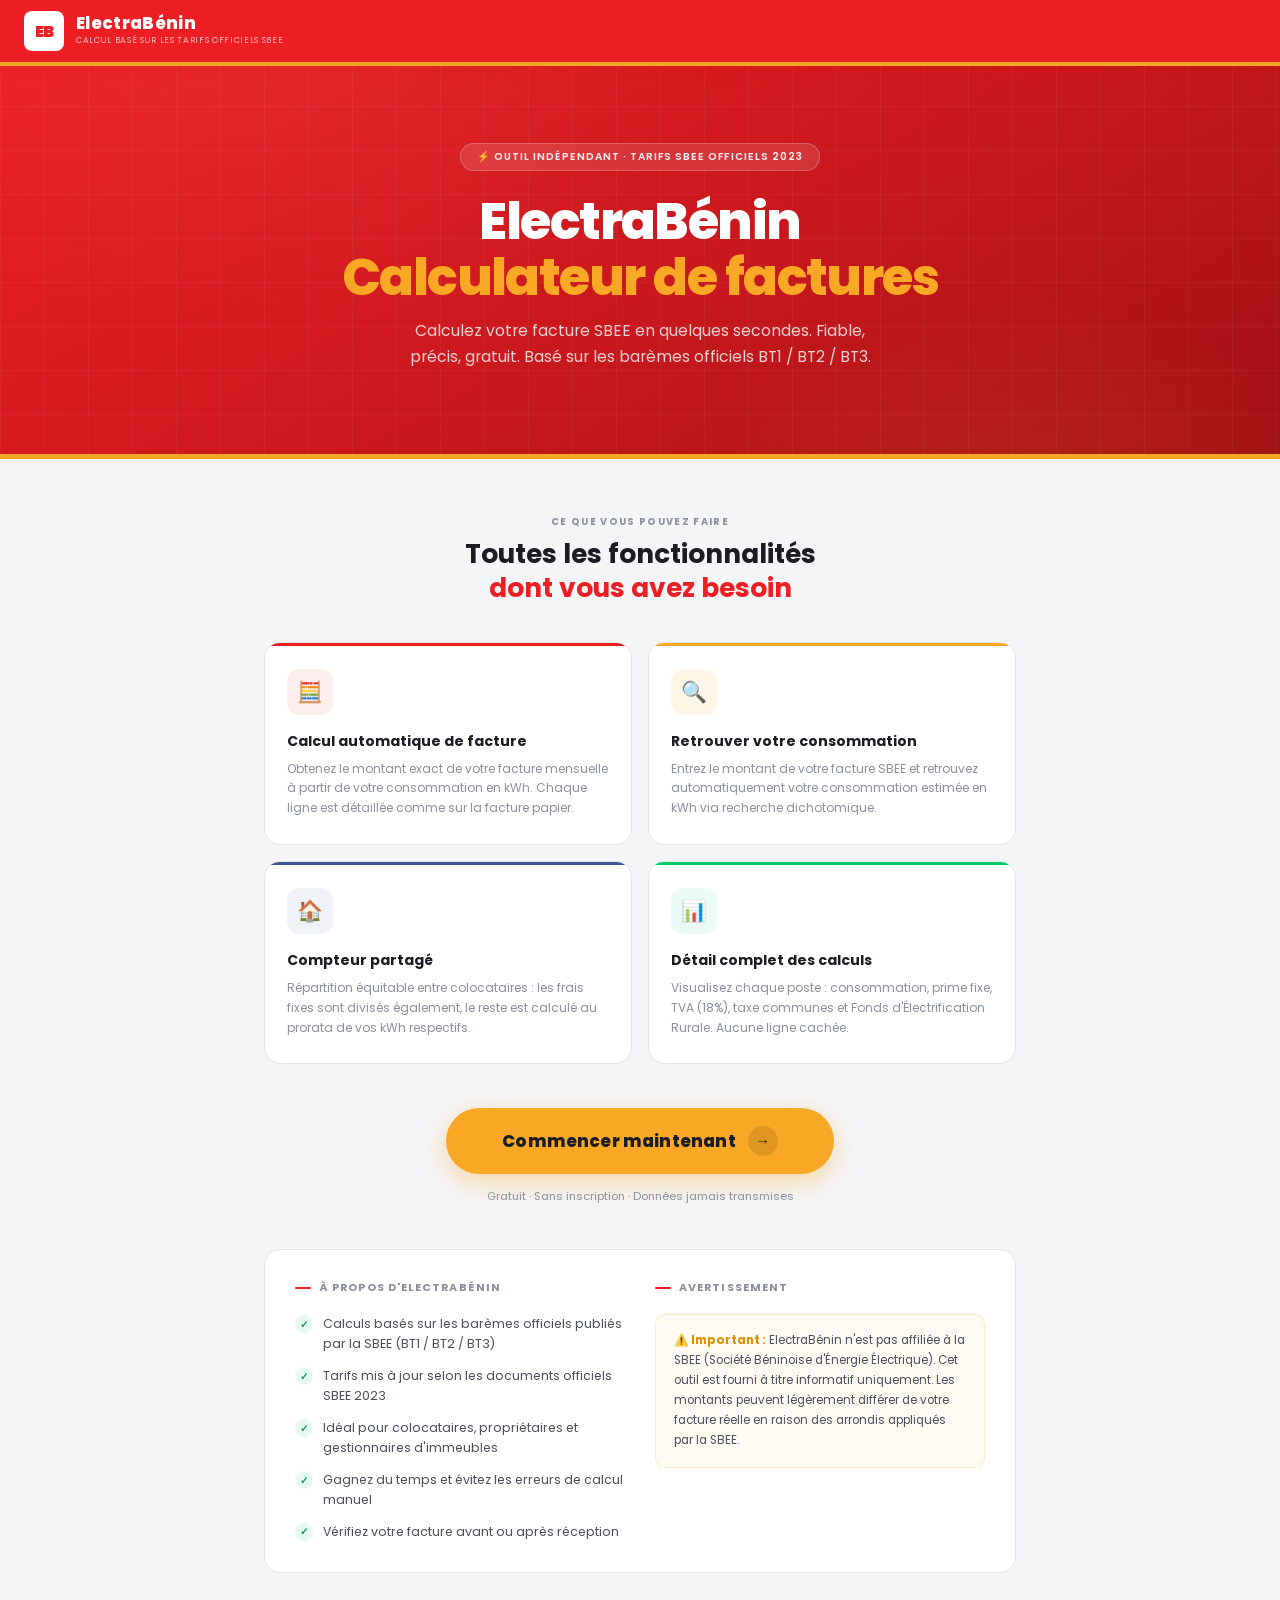
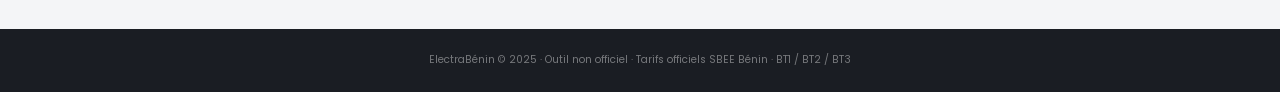
==== index.html @ 447e5029 "first add" ====
<!DOCTYPE html>
<html lang="fr">
<head>
<meta charset="UTF-8"/>
<meta name="viewport" content="width=device-width, initial-scale=1.0"/>
<title>ElectraBénin – Calculateur de factures d'électricité</title>
<meta name="description" content="Calculateur de factures SBEE fiable et indépendant. Calcul BT1, BT2, BT3, compteur partagé."/>
<link rel="preconnect" href="https://fonts.googleapis.com"/>
<link rel="preconnect" href="https://fonts.gstatic.com" crossorigin="anonymous"/>
<link href="https://fonts.googleapis.com/css2?family=Poppins:wght@300;400;500;600;700;800;900&family=Fira+Code:wght@400;500;600&display=swap" rel="stylesheet"/>
<link rel="stylesheet" href="style.css"/>
</head>
<body>

<!-- ══════════════════════════════════════════════════════════
     PAGE ACCUEIL
══════════════════════════════════════════════════════════════ -->
<div id="page-accueil">

  <!-- Topbar -->
  <nav class="topbar">
    <div class="topbar-brand">
      <div class="topbar-logo">EB</div>
      <div>
        <div class="topbar-name">ElectraBénin</div>
        <div class="topbar-tagline">Calcul basé sur les tarifs officiels SBEE</div>
      </div>
    </div>
  </nav>

  <!-- Hero -->
  <section class="hero">
    <div class="hero-content">
      <div class="hero-badge">⚡ Outil indépendant · Tarifs SBEE officiels 2023</div>
      <h1>ElectraBénin<br/><span class="accent">Calculateur de factures</span></h1>
      <p class="hero-sub">Calculez votre facture SBEE en quelques secondes. Fiable, précis, gratuit. Basé sur les barèmes officiels BT1 / BT2 / BT3.</p>
    </div>
    <div class="hero-band"></div>
  </section>

  <!-- Fonctionnalités -->
  <section class="home-section">
    <p class="section-label">Ce que vous pouvez faire</p>
    <h2 class="section-title">Toutes les fonctionnalités<br/><span>dont vous avez besoin</span></h2>

    <div class="features-grid">
      <div class="feat-card">
        <div class="feat-icon-wrap">🧮</div>
        <div class="feat-title">Calcul automatique de facture</div>
        <div class="feat-desc">Obtenez le montant exact de votre facture mensuelle à partir de votre consommation en kWh. Chaque ligne est détaillée comme sur la facture papier.</div>
      </div>
      <div class="feat-card">
        <div class="feat-icon-wrap">🔍</div>
        <div class="feat-title">Retrouver votre consommation</div>
        <div class="feat-desc">Entrez le montant de votre facture SBEE et retrouvez automatiquement votre consommation estimée en kWh via recherche dichotomique.</div>
      </div>
      <div class="feat-card">
        <div class="feat-icon-wrap">🏠</div>
        <div class="feat-title">Compteur partagé</div>
        <div class="feat-desc">Répartition équitable entre colocataires : les frais fixes sont divisés également, le reste est calculé au prorata de vos kWh respectifs.</div>
      </div>
      <div class="feat-card">
        <div class="feat-icon-wrap">📊</div>
        <div class="feat-title">Détail complet des calculs</div>
        <div class="feat-desc">Visualisez chaque poste : consommation, prime fixe, TVA (18%), taxe communes et Fonds d'Électrification Rurale. Aucune ligne cachée.</div>
      </div>
    </div>
  </section>

  <!-- Bouton CTA -->
  <div class="cta-section">
    <button class="btn-start" onclick="startApp()">
      Commencer maintenant
      <span class="btn-start-arrow">→</span>
    </button>
    <p class="cta-note">Gratuit · Sans inscription · Données jamais transmises</p>
  </div>

  <!-- Info + Disclaimer -->
  <section class="info-section">
    <div class="info-box">
      <div>
        <p class="info-col-title">À propos d'ElectraBénin</p>
        <ul class="info-list">
          <li><span class="info-check">✓</span>Calculs basés sur les barèmes officiels publiés par la SBEE (BT1 / BT2 / BT3)</li>
          <li><span class="info-check">✓</span>Tarifs mis à jour selon les documents officiels SBEE 2023</li>
          <li><span class="info-check">✓</span>Idéal pour colocataires, propriétaires et gestionnaires d'immeubles</li>
          <li><span class="info-check">✓</span>Gagnez du temps et évitez les erreurs de calcul manuel</li>
          <li><span class="info-check">✓</span>Vérifiez votre facture avant ou après réception</li>
        </ul>
      </div>
      <div>
        <p class="info-col-title">Avertissement</p>
        <div class="disclaimer">
          <strong>⚠️ Important :</strong> ElectraBénin n'est pas affiliée à la SBEE (Société Béninoise d'Énergie Électrique). Cet outil est fourni à titre informatif uniquement. Les montants peuvent légèrement différer de votre facture réelle en raison des arrondis appliqués par la SBEE.
        </div>
      </div>
    </div>
  </section>

  <footer class="home-footer">
    ElectraBénin &copy; 2025 · Outil non officiel · Tarifs officiels SBEE Bénin · BT1 / BT2 / BT3
  </footer>

</div><!-- /page-accueil -->


<!-- ══════════════════════════════════════════════════════════
     PAGE CALCUL
══════════════════════════════════════════════════════════════ -->
<div id="page-calcul">

  <!-- Topbar calcul -->
  <nav class="topbar" style="justify-content:space-between;">
    <button class="topbar-back" onclick="goBack()">← Accueil</button>
    <div class="topbar-brand">
      <div class="topbar-logo" style="width:34px;height:34px;font-size:.85rem;">EB</div>
      <div>
        <div class="topbar-name" style="font-size:.9rem;">ElectraBénin</div>
        <div class="topbar-tagline">Tarifs officiels SBEE</div>
      </div>
    </div>
    <div style="width:90px;"></div>
  </nav>

  <!-- En-tête page calcul -->
  <div class="calc-header">
    <div class="pill">Bénin · Basse Tension BT1 / BT2 / BT3</div>
    <h1>Calculateur <em>Facture Électricité</em></h1>
    <p class="sub">Calcul identique à la facture officielle SBEE · Tarifs BT1 / BT2 / BT3</p>
  </div>

  <!-- Légende tarifs -->
  <div class="tarif-legend-wrap">
    <div class="tarif-legend">
      <div class="tarif-legend-title">Les 3 tarifs Basse Tension — choisissez le vôtre</div>
      <div class="tl-grid">
        <div class="tl-card bt1">
          <div class="tl-name">Tarif BT 1 — Domestique</div>
          <div class="tl-desc">Lumière & climatisation — particuliers résidentiels</div>
          <div class="tl-price">86 / 125 / 148 FCFA/kWh</div>
          <div class="tl-note">3 tranches selon la consommation mensuelle</div>
        </div>
        <div class="tl-card bt2">
          <div class="tl-name">Tarif BT 2 — Professionnel</div>
          <div class="tl-desc">Boutiques, salons, restaurants, hôtels, bureaux…</div>
          <div class="tl-price">125 FCFA/kWh (tranche unique)</div>
          <div class="tl-note">TVA 18% sur consommation + prime fixe</div>
        </div>
        <div class="tl-card bt3">
          <div class="tl-name">Tarif BT 3 — Éclairage public</div>
          <div class="tl-desc">Voirie, places publiques, éclairage collectif</div>
          <div class="tl-price">133 FCFA/kWh (tranche unique)</div>
          <div class="tl-note">TVA 18% sur consommation + prime fixe</div>
        </div>
      </div>
    </div>
  </div>

  <!-- Tabs -->
  <div class="tab-bar-wrap">
    <div class="tab-bar">
      <button class="tab active" data-t="calc"    onclick="goTab('calc')"   >⚡ kWh → Facture</button>
      <button class="tab"        data-t="reverse" onclick="goTab('reverse')">🔍 Facture → kWh</button>
      <button class="tab"        data-t="split"   onclick="goTab('split')"  >⚖️ Compteur partagé</button>
    </div>
  </div>

  <!-- ─── CARD PRINCIPALE (Mode 1 + 2) ─── -->
  <div class="card-wrap">
  <div class="card">

    <!-- MODE 1 — kWh → Facture -->
    <div id="p-calc" class="panel active">

      <div class="tarif-selector">
        <button class="ts-btn bt1 active" id="sel-calc-bt1" onclick="setTarif('calc','BT1')">
          <span class="ts-label">BT 1</span>
          <span class="ts-sub">Domestique</span>
        </button>
        <button class="ts-btn bt2" id="sel-calc-bt2" onclick="setTarif('calc','BT2')">
          <span class="ts-label">BT 2</span>
          <span class="ts-sub">Professionnel</span>
        </button>
        <button class="ts-btn bt3" id="sel-calc-bt3" onclick="setTarif('calc','BT3')">
          <span class="ts-label">BT 3</span>
          <span class="ts-sub">Éclairage public</span>
        </button>
      </div>

      <div class="frow c2">
        <div class="field">
          <label for="c-kwh">Consommation du mois</label>
          <div class="iw">
            <input type="number" id="c-kwh" min="0" placeholder="ex : 15" oninput="liveTrancheCalc(this.value)"/>
            <span class="utag">kWh</span>
          </div>
          <span class="hint">Relevé du compteur — détermine la tranche (BT1)</span>
          <span class="errmsg" id="ec-kwh">Valeur ≥ 0 requise</span>
        </div>
        <div class="field">
          <label for="c-kva">Puissance souscrite</label>
          <div class="iw">
            <input type="number" id="c-kva" min="1" step="1" placeholder="ex : 1"/>
            <span class="utag">kVA</span>
          </div>
          <span class="hint">Prime fixe = 500 FCFA (valeur fixe SBEE)</span>
          <span class="errmsg" id="ec-kva">Valeur ≥ 1 requise</span>
        </div>
      </div>

      <div class="tranche-badge" id="tb">
        <span class="tb-icon"></span>
        <span class="tb-text">
          <div class="tb-name"></div>
          <div class="tb-formula"></div>
        </span>
      </div>

      <button class="btn ba" onclick="doCalc()">Calculer la facture →</button>

      <div id="r-calc" class="results">
        <div class="divider"><span>Facture détaillée</span></div>
        <div class="ftable">
          <div class="fth">
            <div>Rubrique</div><div>Qté</div><div>Prix Unit.</div><div>Montant</div>
          </div>
          <div id="ft-calc"></div>
        </div>
        <div class="netbox a">
          <span class="nl">💰 NET À PAYER (TTC)</span>
          <span class="nv" id="c-net"></span>
        </div>
      </div>

    </div><!-- /p-calc -->

    <!-- MODE 2 — Facture → kWh -->
    <div id="p-reverse" class="panel">

      <div class="tarif-selector">
        <button class="ts-btn bt1 active" id="sel-rev-bt1" onclick="setTarif('rev','BT1')">
          <span class="ts-label">BT 1</span><span class="ts-sub">Domestique</span>
        </button>
        <button class="ts-btn bt2" id="sel-rev-bt2" onclick="setTarif('rev','BT2')">
          <span class="ts-label">BT 2</span><span class="ts-sub">Professionnel</span>
        </button>
        <button class="ts-btn bt3" id="sel-rev-bt3" onclick="setTarif('rev','BT3')">
          <span class="ts-label">BT 3</span><span class="ts-sub">Éclairage public</span>
        </button>
      </div>

      <div class="frow c2">
        <div class="field">
          <label for="r-net">Net à payer (sur votre facture)</label>
          <div class="iw">
            <input type="number" id="r-net" min="1" placeholder="ex : 2202" class="gf"/>
            <span class="utag">FCFA</span>
          </div>
          <span class="hint">Montant TTC figurant sur la facture SBEE</span>
          <span class="errmsg" id="er-net">Montant &gt; 0 requis</span>
        </div>
        <div class="field">
          <label for="r-kva">Puissance souscrite</label>
          <div class="iw">
            <input type="number" id="r-kva" min="1" step="1" placeholder="ex : 1" class="gf"/>
            <span class="utag">kVA</span>
          </div>
          <span class="hint">Indiqué sur votre contrat SBEE</span>
          <span class="errmsg" id="er-kva">Valeur ≥ 1 requise</span>
        </div>
      </div>

      <button class="btn bg" onclick="doReverse()">Estimer la consommation →</button>

      <div id="r-rev" class="results">
        <div class="divider"><span>Résultat</span></div>
        <div class="kwhbox">
          <span class="kl">⚡ Consommation estimée</span>
          <span class="kv" id="rev-kwh"></span>
        </div>
        <div class="sec-t">Vérification — recalcul de la facture</div>
        <div class="ftable">
          <div class="fth">
            <div>Rubrique</div><div>Qté</div><div>Prix Unit.</div><div>Montant</div>
          </div>
          <div id="ft-rev"></div>
        </div>
        <div class="netbox g">
          <span class="nl">Net à payer recalculé</span>
          <span class="nv" id="rev-net"></span>
        </div>
        <p style="font-size:.67rem;color:var(--text3);margin-top:8px;">* Arrondi à l'entier le plus proche.</p>
      </div>

    </div><!-- /p-reverse -->

  </div><!-- /card -->
  </div><!-- /card-wrap -->

  <!-- ─── CARD MODE 3 — Compteur partagé ─── -->
  <div class="card-wrap">
  <div class="card" id="p-split" style="display:none;">

    <p class="split-intro">
      Vous partagez un compteur SBEE entre plusieurs personnes. Entrez le montant total
      de la facture et la consommation de chaque utilisateur. Les frais fixes (prime + TVA)
      sont divisés <strong>également</strong> entre tous ; le reste est réparti <strong>au prorata des kWh</strong>.
    </p>

    <div class="tarif-selector">
      <button class="ts-btn bt1 active" id="sel-spl-bt1" onclick="setTarif('spl','BT1')">
        <span class="ts-label">BT 1</span><span class="ts-sub">Domestique</span>
      </button>
      <button class="ts-btn bt2" id="sel-spl-bt2" onclick="setTarif('spl','BT2')">
        <span class="ts-label">BT 2</span><span class="ts-sub">Professionnel</span>
      </button>
      <button class="ts-btn bt3" id="sel-spl-bt3" onclick="setTarif('spl','BT3')">
        <span class="ts-label">BT 3</span><span class="ts-sub">Éclairage public</span>
      </button>
    </div>

    <div class="frow c2">
      <div class="field">
        <label for="spl-total">Montant total de la facture SBEE</label>
        <div class="iw">
          <input type="number" id="spl-total" min="1" placeholder="ex : 18 500" class="bf"/>
          <span class="utag">FCFA</span>
        </div>
        <span class="hint">Le NET À PAYER imprimé sur la facture</span>
        <span class="errmsg" id="e-spltotal">Montant &gt; 0 requis</span>
      </div>
      <div class="field">
        <label for="spl-nb">Nombre total d'utilisateurs</label>
        <div class="iw">
          <input type="number" id="spl-nb" min="2" max="7" step="1" placeholder="ex : 3"
                 class="bf" oninput="splNbChange(this.value)"/>
          <span class="utag">pers.</span>
        </div>
        <span class="hint">Tous ceux qui partagent ce compteur (2 à 7)</span>
        <span class="errmsg" id="e-splnb">Minimum 2 requis</span>
      </div>
    </div>

    <div id="spl-users-list"></div>

    <button class="btn-add" id="spl-add-btn" onclick="splAddUser()">＋ Ajouter un utilisateur</button>

    <button class="btn bb" onclick="doSplit()">Calculer les parts →</button>

    <div id="r-split" class="results">
      <div class="divider"><span>Répartition</span></div>

      <div class="propbar-wrap">
        <div class="propbar-labels" id="spl-bar-labels"></div>
        <div class="propbar" id="spl-propbar"></div>
      </div>

      <div class="sec-t">Frais fixes partagés entre tous les utilisateurs</div>
      <div class="sum-box" id="spl-sum-fixes"></div>

      <div class="sec-t">Part de chaque utilisateur</div>
      <div id="spl-res-cards"></div>

      <div class="reste-box hidden" id="spl-reste-box">
        <span>⚠️ Écart de calcul</span>
        <span id="spl-reste-val" style="font-family:var(--mono);"></span>
      </div>

      <div class="netbox b">
        <span class="nl">💰 Total facture SBEE</span>
        <span class="nv" id="spl-total-check"></span>
      </div>

    </div><!-- /r-split -->

  </div><!-- /p-split -->
  </div><!-- /card-wrap -->

  <footer>
    ElectraBénin · Outil non officiel · Basé sur les tarifs officiels SBEE Bénin · BT1 / BT2 / BT3
  </footer>

</div><!-- /page-calcul -->

<script src="app.js"></script>
</body>
</html>
---- style.css ----
/* ═══════════════════════════════════════════════════════════════
   ElectraBénin — style.css
   Charte Graphique SBEE Officielle (Juillet 2023)
   Rouge  : #ed1f24 · Jaune : #f9a825 · Vert : #00cc66 · Bleu : #3b5998
   Police : Poppins (typographie officielle SBEE)
═══════════════════════════════════════════════════════════════ */

*,*::before,*::after{box-sizing:border-box;margin:0;padding:0}

:root{
  --red:#ed1f24; --red2:#c8181d; --red3:#a01015;
  --yellow:#f9a825; --yellow2:#e09000;
  --green:#00cc66; --green2:#009944;
  --blue:#3b5998; --blue2:#2d4475;

  --bg:#f4f5f7; --surface:#fff; --border:#e2e5ea; --border2:#d0d4dc;
  --text:#1a1d23; --text2:#4a4f5c; --text3:#8a909e; --text4:#b0b6c3;

  --font:'Poppins',sans-serif; --mono:'Fira Code',monospace;
  --r:10px; --r2:16px;
  --shadow:0 2px 8px rgba(0,0,0,.06),0 1px 2px rgba(0,0,0,.04);
  --shadow2:0 8px 32px rgba(0,0,0,.1),0 2px 8px rgba(0,0,0,.06);
}

html{scroll-behavior:smooth}
body{font-family:var(--font);background:var(--bg);color:var(--text);min-height:100vh;overflow-x:hidden}

/* ══ TOPBAR ══ */
.topbar{
  width:100%;background:var(--red);padding:0 24px;height:62px;
  display:flex;align-items:center;justify-content:space-between;
  position:sticky;top:0;z-index:100;
  box-shadow:0 2px 16px rgba(237,31,36,.3);
}
.topbar::after{
  content:'';position:absolute;bottom:-4px;left:0;right:0;height:4px;
  background:var(--yellow);
}
.topbar-brand{display:flex;align-items:center;gap:12px}
.topbar-logo{
  width:40px;height:40px;background:#fff;border-radius:8px;
  display:flex;align-items:center;justify-content:center;
  font-size:1rem;font-weight:900;color:var(--red);letter-spacing:-.04em;flex-shrink:0;
}
.topbar-name{font-size:1.05rem;font-weight:800;color:#fff;letter-spacing:.02em;line-height:1}
.topbar-tagline{font-size:.52rem;color:rgba(255,255,255,.72);text-transform:uppercase;letter-spacing:.08em;margin-top:2px}
.topbar-back{
  background:rgba(255,255,255,.15);border:1px solid rgba(255,255,255,.3);
  color:#fff;padding:6px 16px;border-radius:50px;
  font-family:var(--font);font-size:.75rem;font-weight:600;
  cursor:pointer;transition:background .2s;white-space:nowrap;
}
.topbar-back:hover{background:rgba(255,255,255,.25)}

/* ══ PAGES ══ */
#page-accueil{display:flex;flex-direction:column}
#page-calcul{display:none;flex-direction:column;align-items:center;min-height:100vh;padding-bottom:60px}

/* ══ HERO ══ */
.hero{
  background:linear-gradient(150deg,var(--red) 0%,var(--red2) 55%,var(--red3) 100%);
  padding:80px 24px 88px;text-align:center;position:relative;overflow:hidden;
}
.hero::before{
  content:'';position:absolute;inset:0;
  background:
    radial-gradient(ellipse 800px 600px at 20% -20%,rgba(255,255,255,.06) 0%,transparent 60%),
    radial-gradient(ellipse 600px 400px at 80% 120%,rgba(249,168,37,.12) 0%,transparent 60%);
}
.hero::after{
  content:'';position:absolute;inset:0;
  background-image:linear-gradient(rgba(255,255,255,.04) 1px,transparent 1px),
    linear-gradient(90deg,rgba(255,255,255,.04) 1px,transparent 1px);
  background-size:44px 44px;
}
.hero-content{position:relative;z-index:2;max-width:620px;margin:0 auto}
.hero-badge {
  display: inline-flex;
  align-items: center;
  gap: 6px;

  background: rgba(255, 255, 255, .12);
  border: 1px solid rgba(255, 255, 255, .22);

  -webkit-backdrop-filter: blur(8px);
  backdrop-filter: blur(8px);

  border-radius: 50px;
  padding: 5px 16px;

  font-size: .65rem;
  font-weight: 600;
  letter-spacing: .1em;
  text-transform: uppercase;

  color: rgba(255, 255, 255, .92);
  margin-bottom: 22px;
}
.hero h1{
  font-size:clamp(2rem,6vw,3.2rem);font-weight:800;color:#fff;
  line-height:1.1;letter-spacing:-.03em;margin-bottom:4px;
}
.hero h1 .accent{color:var(--yellow)}
.hero-sub{
  font-size:clamp(.85rem,2vw,.98rem);color:rgba(255,255,255,.8);
  line-height:1.7;max-width:480px;margin:12px auto 0;
}
.hero-band{position:absolute;bottom:0;left:0;right:0;height:5px;background:var(--yellow);z-index:3}

/* ══ HOME SECTIONS ══ */
.home-section{max-width:800px;margin:0 auto;padding:56px 24px 0;width:100%}
.section-label{
  text-align:center;font-size:.6rem;font-weight:700;
  text-transform:uppercase;letter-spacing:.14em;color:var(--text3);margin-bottom:8px;
}
.section-title{
  text-align:center;font-size:clamp(1.2rem,3vw,1.65rem);
  font-weight:700;color:var(--text);margin-bottom:36px;line-height:1.3;
}
.section-title span{color:var(--red)}

/* ══ FEATURES GRID ══ */
.features-grid{display:grid;grid-template-columns:repeat(2,1fr);gap:16px}
@media(max-width:540px){.features-grid{grid-template-columns:1fr}}

.feat-card{
  background:var(--surface);border:1px solid var(--border);border-radius:var(--r2);
  padding:26px 22px;position:relative;overflow:hidden;
  transition:transform .2s,box-shadow .2s;
}
.feat-card:hover{transform:translateY(-4px);box-shadow:var(--shadow2)}
.feat-card::before{content:'';position:absolute;top:0;left:0;right:0;height:3px}
.feat-card:nth-child(1)::before{background:var(--red)}
.feat-card:nth-child(2)::before{background:var(--yellow)}
.feat-card:nth-child(3)::before{background:var(--blue)}
.feat-card:nth-child(4)::before{background:var(--green)}

.feat-icon-wrap{
  width:46px;height:46px;border-radius:12px;
  display:flex;align-items:center;justify-content:center;
  font-size:1.3rem;margin-bottom:16px;
}
.feat-card:nth-child(1) .feat-icon-wrap{background:rgba(237,31,36,.08)}
.feat-card:nth-child(2) .feat-icon-wrap{background:rgba(249,168,37,.1)}
.feat-card:nth-child(3) .feat-icon-wrap{background:rgba(59,89,152,.08)}
.feat-card:nth-child(4) .feat-icon-wrap{background:rgba(0,204,102,.08)}

.feat-title{font-size:.88rem;font-weight:700;color:var(--text);margin-bottom:7px}
.feat-desc{font-size:.75rem;color:var(--text3);line-height:1.65}

/* ══ CTA ══ */
.cta-section{max-width:800px;margin:0 auto;padding:44px 24px;width:100%;text-align:center}

.btn-start{
  display:inline-flex;align-items:center;gap:12px;
  background:var(--yellow);color:var(--text);
  font-family:var(--font);font-size:1.05rem;font-weight:800;
  padding:18px 56px;border-radius:50px;border:none;
  cursor:pointer;transition:transform .2s,box-shadow .2s,background .15s;
  box-shadow:0 8px 28px rgba(249,168,37,.4);letter-spacing:.01em;
}
.btn-start:hover{transform:translateY(-4px);box-shadow:0 14px 40px rgba(249,168,37,.5);background:#ffb800}
.btn-start:active{transform:translateY(-1px)}
.btn-start-arrow{
  width:30px;height:30px;background:rgba(0,0,0,.1);border-radius:50%;
  display:flex;align-items:center;justify-content:center;font-size:.9rem;
}
.cta-note{margin-top:14px;font-size:.7rem;color:var(--text3)}

/* ══ INFO BOX ══ */
.info-section{max-width:800px;margin:0 auto;padding:0 24px 56px;width:100%}
.info-box{
  background:var(--surface);border:1px solid var(--border);border-radius:var(--r2);
  padding:30px;display:grid;grid-template-columns:1fr 1fr;gap:30px;
}
@media(max-width:600px){.info-box{grid-template-columns:1fr}}

.info-col-title{
  font-size:.68rem;font-weight:700;text-transform:uppercase;letter-spacing:.1em;
  color:var(--text3);margin-bottom:18px;display:flex;align-items:center;gap:8px;
}
.info-col-title::before{content:'';display:inline-block;width:16px;height:2px;background:var(--red);border-radius:2px}
.info-list{list-style:none;display:flex;flex-direction:column;gap:12px}
.info-list li{display:flex;align-items:flex-start;gap:10px;font-size:.78rem;color:var(--text2);line-height:1.6}
.info-check{
  width:18px;height:18px;background:rgba(0,204,102,.1);border-radius:50%;
  display:flex;align-items:center;justify-content:center;
  font-size:.6rem;color:var(--green2);flex-shrink:0;margin-top:1px;font-weight:700;
}
.disclaimer{
  background:rgba(249,168,37,.06);border:1px solid rgba(249,168,37,.2);
  border-radius:var(--r);padding:16px 18px;
  font-size:.73rem;color:var(--text2);line-height:1.7;
}
.disclaimer strong{color:var(--yellow2)}

/* ══ HOME FOOTER ══ */
.home-footer{
  background:#1a1d23;color:rgba(255,255,255,.4);
  text-align:center;padding:22px;font-size:.65rem;
}

/* ══ CALC HEADER ══ */
.calc-header{width:100%;max-width:780px;padding:26px 20px 14px;text-align:center}
.pill{
  display:inline-flex;align-items:center;gap:6px;
  background:rgba(237,31,36,.07);border:1px solid rgba(237,31,36,.18);
  border-radius:50px;padding:4px 14px;
  font-size:.62rem;font-weight:600;letter-spacing:.1em;text-transform:uppercase;
  color:var(--red);margin-bottom:10px;
}
.calc-header h1{font-size:clamp(1.3rem,3vw,1.75rem);font-weight:700;color:var(--text);margin-bottom:4px;line-height:1.2}
.calc-header h1 em{font-style:normal;color:var(--red)}
.calc-header .sub{font-size:.76rem;color:var(--text3)}

/* ══ TARIF LEGEND ══ */
.tarif-legend-wrap{width:100%;max-width:780px;padding:0 20px;margin-bottom:14px}
.tarif-legend{
  background:var(--surface);border:1px solid var(--border);border-radius:var(--r2);
  padding:18px 20px;border-top:3px solid var(--red);
}
.tarif-legend-title{font-size:.58rem;text-transform:uppercase;letter-spacing:.12em;color:var(--text3);font-weight:700;margin-bottom:14px}
.tl-grid{display:grid;grid-template-columns:repeat(3,1fr);gap:10px}
@media(max-width:520px){.tl-grid{grid-template-columns:1fr}}
.tl-card{border-radius:var(--r);padding:13px 15px;border-left:3px solid}
.tl-card.bt1{background:rgba(237,31,36,.04);border-color:var(--red)}
.tl-card.bt2{background:rgba(249,168,37,.06);border-color:var(--yellow)}
.tl-card.bt3{background:rgba(59,89,152,.05);border-color:var(--blue)}
.tl-name{font-size:.72rem;font-weight:700;margin-bottom:3px}
.tl-card.bt1 .tl-name{color:var(--red)}
.tl-card.bt2 .tl-name{color:var(--yellow2)}
.tl-card.bt3 .tl-name{color:var(--blue)}
.tl-desc{font-size:.68rem;color:var(--text2);margin-bottom:6px;line-height:1.4}
.tl-price{font-family:var(--mono);font-size:.77rem;font-weight:600;color:var(--text)}
.tl-note{font-size:.59rem;color:var(--text3);margin-top:3px}

/* ══ TABS ══ */
.tab-bar-wrap{width:100%;max-width:780px;padding:0 20px;margin-bottom:14px}
.tab-bar{background:var(--surface);border:1px solid var(--border);border-radius:var(--r2);display:flex;overflow:hidden}
.tab{
  flex:1;cursor:pointer;border:none;background:transparent;color:var(--text3);
  font-family:var(--font);font-size:.77rem;font-weight:500;
  padding:14px 10px;transition:all .2s;white-space:nowrap;text-align:center;
  border-bottom:3px solid transparent;
}
.tab:hover{color:var(--red);background:rgba(237,31,36,.03)}
.tab.active{font-weight:700;color:var(--red);background:rgba(237,31,36,.04);border-bottom-color:var(--red)}
.tab[data-t="reverse"].active{color:var(--yellow2);background:rgba(249,168,37,.05);border-bottom-color:var(--yellow)}
.tab[data-t="split"].active{color:var(--blue);background:rgba(59,89,152,.05);border-bottom-color:var(--blue)}

/* ══ CARD ══ */
.card-wrap{width:100%;max-width:780px;padding:0 20px;margin-bottom:14px}
.card{background:var(--surface);border:1px solid var(--border);border-radius:var(--r2);padding:26px;box-shadow:var(--shadow)}

.panel{display:none}
.panel.active{display:block;animation:fadeUp .25s ease}
@keyframes fadeUp{from{opacity:0;transform:translateY(8px)}to{opacity:1;transform:translateY(0)}}

/* ══ TARIF SELECTOR ══ */
.tarif-selector{display:grid;grid-template-columns:repeat(3,1fr);gap:8px;margin-bottom:20px}
@media(max-width:440px){.tarif-selector{grid-template-columns:1fr}}
.ts-btn{cursor:pointer;border:1.5px solid var(--border);background:var(--bg);border-radius:var(--r);padding:13px 10px;text-align:center;transition:all .18s}
.ts-btn:hover{border-color:var(--red);background:rgba(237,31,36,.03)}
.ts-btn.active.bt1{background:rgba(237,31,36,.07);border-color:rgba(237,31,36,.4)}
.ts-btn.active.bt2{background:rgba(249,168,37,.08);border-color:rgba(249,168,37,.5)}
.ts-btn.active.bt3{background:rgba(59,89,152,.07);border-color:rgba(59,89,152,.4)}
.ts-label{font-size:.82rem;font-weight:700;display:block;margin-bottom:2px}
.ts-btn.active.bt1 .ts-label{color:var(--red)}
.ts-btn.active.bt2 .ts-label{color:var(--yellow2)}
.ts-btn.active.bt3 .ts-label{color:var(--blue)}
.ts-sub{font-size:.65rem;color:var(--text3);display:block;line-height:1.3}

/* ══ TRANCHE BADGE ══ */
.tranche-badge{display:none;align-items:center;gap:10px;padding:11px 15px;border-radius:var(--r);margin-bottom:16px;font-size:.8rem;font-weight:600;border:1px solid}
.tranche-badge.show{display:flex}
.tranche-badge.ts{background:rgba(0,204,102,.07);border-color:rgba(0,204,102,.25);color:var(--green2)}
.tranche-badge.t1{background:rgba(249,168,37,.08);border-color:rgba(249,168,37,.3);color:var(--yellow2)}
.tranche-badge.t2{background:rgba(237,31,36,.06);border-color:rgba(237,31,36,.25);color:var(--red)}
.tb-icon{font-size:1rem;flex-shrink:0} .tb-text{flex:1;line-height:1.4} .tb-name{font-weight:700}
.tb-formula{font-size:.68rem;color:var(--text3);margin-top:2px;font-family:var(--mono)}

/* ══ FORM ══ */
.frow{display:grid;gap:14px;margin-bottom:18px}
.frow.c2{grid-template-columns:1fr 1fr}
@media(max-width:460px){.frow.c2{grid-template-columns:1fr}}
.frow.c3{grid-template-columns:1fr 1fr 1fr}
@media(max-width:540px){.frow.c3{grid-template-columns:1fr 1fr}}
.field{display:flex;flex-direction:column;gap:5px}
.field label{font-size:.63rem;font-weight:700;letter-spacing:.08em;text-transform:uppercase;color:var(--text3)}
.iw{position:relative}
input[type=number],input[type=text]{
  width:100%;background:var(--bg);border:1.5px solid var(--border2);border-radius:var(--r);
  color:var(--text);font-family:var(--mono);font-size:.92rem;padding:11px 50px 11px 14px;
  outline:none;transition:border-color .2s,box-shadow .2s,background .2s;appearance:textfield;
}
input[type=number]::-webkit-outer-spin-button,input[type=number]::-webkit-inner-spin-button{-webkit-appearance:none}
input[type=number]:focus,input[type=text]:focus{border-color:var(--red);box-shadow:0 0 0 3px rgba(237,31,36,.08);background:#fff}
input.gf:focus{border-color:var(--yellow2)!important;box-shadow:0 0 0 3px rgba(249,168,37,.1)!important}
input.bf:focus{border-color:var(--blue)!important;box-shadow:0 0 0 3px rgba(59,89,152,.1)!important}
input.err{border-color:var(--red)!important}
.utag{
  position:absolute;right:12px;top:50%;transform:translateY(-50%);
  font-size:.6rem;font-weight:700;color:var(--text4);pointer-events:none;
  font-family:var(--mono);background:var(--border);padding:2px 7px;border-radius:4px;
}
.hint{font-size:.65rem;color:var(--text3);line-height:1.4}
.errmsg{font-size:.65rem;color:var(--red);display:none}

/* ══ BTN ══ */
.btn{
  width:100%;padding:13px;border:none;border-radius:var(--r);
  font-family:var(--font);font-size:.88rem;font-weight:600;
  cursor:pointer;transition:transform .15s,box-shadow .15s;
  display:flex;align-items:center;justify-content:center;gap:8px;
}
.btn:hover{transform:translateY(-2px)}
.btn:active{transform:translateY(0)}
.ba{background:var(--red);color:#fff;box-shadow:0 4px 16px rgba(237,31,36,.3)}
.bg{background:var(--yellow);color:var(--text);box-shadow:0 4px 16px rgba(249,168,37,.3)}
.bb{background:var(--blue);color:#fff;box-shadow:0 4px 16px rgba(59,89,152,.3)}
.ba:hover{box-shadow:0 6px 20px rgba(237,31,36,.4)}
.bg:hover{box-shadow:0 6px 20px rgba(249,168,37,.4)}
.bb:hover{box-shadow:0 6px 20px rgba(59,89,152,.4)}

/* ══ DIVIDER ══ */
.divider{border:none;border-top:1px solid var(--border);margin:22px 0 16px;position:relative}
.divider span{
  position:absolute;top:50%;left:50%;transform:translate(-50%,-50%);
  background:var(--surface);padding:0 12px;
  font-size:.59rem;font-weight:700;letter-spacing:.1em;text-transform:uppercase;color:var(--text3);white-space:nowrap;
}

/* ══ RESULTS ══ */
.results{display:none}
.results.show{display:block;animation:fadeUp .3s ease}
.sec-t{font-size:.59rem;text-transform:uppercase;letter-spacing:.12em;color:var(--text3);font-weight:700;margin-bottom:9px}

/* ══ FACTURE TABLE ══ */
.ftable{background:var(--surface);border:1px solid var(--border);border-radius:var(--r);overflow:hidden;margin-bottom:14px}
.fth{display:grid;grid-template-columns:1fr 75px 85px 88px;background:var(--red);padding:9px 15px;gap:6px}
.fth>div{font-size:.59rem;font-weight:700;letter-spacing:.07em;text-transform:uppercase;color:#fff}
.fth>div:not(:first-child){text-align:right}
.ftr{display:grid;grid-template-columns:1fr 75px 85px 88px;padding:8px 15px;border-bottom:1px solid var(--border);gap:6px;align-items:center;transition:background .12s}
.ftr:last-child{border-bottom:none} .ftr:hover{background:#fafbfc}
.ftr.hi{background:rgba(237,31,36,.03)} .ftr.hi.g{background:rgba(0,204,102,.04)}
.ftr.hi.o{background:rgba(249,168,37,.04)} .ftr.hi.b{background:rgba(59,89,152,.03)} .ftr.hi.t{background:rgba(0,204,102,.04)}
.ftr.sep{border-top:2px solid var(--border)}
.ftr .rub{font-size:.78rem;color:var(--text2);line-height:1.3}
.ftr .qte,.ftr .pu,.ftr .mt{font-family:var(--mono);font-size:.75rem;text-align:right}
.ftr .qte,.ftr .pu,.ftr .mt{color:var(--text3)}
.ftr .mt.v{color:var(--text);font-weight:600} .ftr .mt.g{color:var(--green2);font-weight:600}
.ftr .mt.a{color:var(--yellow2);font-weight:600} .ftr .mt.o{color:#c97000;font-weight:600}
.ftr .mt.b{color:var(--blue);font-weight:600} .ftr .mt.t{color:var(--green2);font-weight:600}
.ftr .mt.p{color:var(--red);font-weight:700} .ftr .mt.bold{font-weight:700}
@media(max-width:480px){
  .fth,.ftr{grid-template-columns:1fr 50px 60px 72px;padding:7px 11px}
  .ftr .rub{font-size:.72rem} .ftr .qte,.ftr .pu,.ftr .mt{font-size:.69rem}
}
.tg{display:inline-block;font-size:.55rem;font-weight:700;padding:1px 6px;border-radius:6px;vertical-align:middle;margin-right:4px}
.tg.g{background:rgba(0,204,102,.12);color:var(--green2)} .tg.a{background:rgba(249,168,37,.15);color:var(--yellow2)}
.tg.o{background:rgba(249,115,22,.1);color:#c97000} .tg.b{background:rgba(59,89,152,.1);color:var(--blue)}
.tg.t{background:rgba(0,204,102,.12);color:var(--green2)} .tg.x{background:rgba(0,0,0,.06);color:var(--text3)}

/* ══ NET BOX / KWH BOX ══ */
.netbox{border-radius:var(--r);padding:16px 20px;display:flex;justify-content:space-between;align-items:center;gap:12px}
.netbox.a{background:linear-gradient(135deg,rgba(237,31,36,.07),rgba(237,31,36,.02));border:1px solid rgba(237,31,36,.22)}
.netbox.g{background:linear-gradient(135deg,rgba(249,168,37,.09),rgba(249,168,37,.02));border:1px solid rgba(249,168,37,.28)}
.netbox.b{background:linear-gradient(135deg,rgba(59,89,152,.07),rgba(59,89,152,.02));border:1px solid rgba(59,89,152,.22)}
.netbox .nl{font-size:.84rem;font-weight:600}
.netbox .nv{font-family:var(--mono);font-size:1.35rem;font-weight:700}
.netbox.a .nv{color:var(--red)} .netbox.g .nv{color:var(--yellow2)} .netbox.b .nv{color:var(--blue)}
.kwhbox{background:rgba(249,168,37,.07);border:1px solid rgba(249,168,37,.28);border-radius:var(--r);padding:15px 20px;display:flex;justify-content:space-between;align-items:center;margin-bottom:14px;gap:12px}
.kwhbox .kl{font-size:.84rem;font-weight:600} .kwhbox .kv{font-family:var(--mono);font-size:1.35rem;font-weight:700;color:var(--yellow2)}

/* ══ FOOTER ══ */
footer {
  width: 100%;
  padding: 22px 20px;
  font-size: .65rem;
  color: var(--text3);
  text-align: center;
  line-height: 1.8;
}
/* ══ MODE 3 ══ */
.split-intro{font-size:.79rem;color:var(--text2);line-height:1.7;margin-bottom:20px;padding:14px 18px;background:rgba(59,89,152,.04);border:1px solid rgba(59,89,152,.12);border-radius:var(--r);border-left:3px solid var(--blue)}
.unum{width:28px;height:28px;border-radius:50%;flex-shrink:0;display:flex;align-items:center;justify-content:center;font-size:.72rem;font-weight:700;font-family:var(--mono)}
.uc0{background:rgba(237,31,36,.12);color:var(--red)} .uc1{background:rgba(0,204,102,.12);color:var(--green2)}
.uc2{background:rgba(249,168,37,.15);color:var(--yellow2)} .uc3{background:rgba(59,89,152,.12);color:var(--blue)}
.uc4{background:rgba(124,92,191,.12);color:#6b3fa0} .uc5{background:rgba(0,153,68,.12);color:#007a30} .uc6{background:rgba(200,24,29,.1);color:var(--red2)}
.user-bloc{background:var(--bg);border:1.5px solid var(--border);border-radius:var(--r);padding:16px 18px;margin-bottom:10px;transition:border-color .2s}
.user-bloc:hover{border-color:var(--border2)}
.user-bloc-head{display:flex;align-items:center;justify-content:space-between;margin-bottom:14px}
.user-bloc-title{display:flex;align-items:center;gap:8px;font-size:.8rem;font-weight:700}
.btn-del{background:none;border:1px solid rgba(237,31,36,.25);color:var(--red);border-radius:6px;padding:4px 10px;font-size:.68rem;font-weight:600;cursor:pointer;font-family:var(--font);transition:all .15s}
.btn-del:hover{background:rgba(237,31,36,.07);border-color:rgba(237,31,36,.5)}
.btn-add{display:flex;align-items:center;justify-content:center;gap:6px;width:100%;padding:11px;border:1.5px dashed var(--border2);background:transparent;border-radius:var(--r);color:var(--text3);font-family:var(--font);font-size:.79rem;font-weight:500;cursor:pointer;transition:all .18s;margin-bottom:18px}
.btn-add:hover{border-color:var(--blue);color:var(--blue);background:rgba(59,89,152,.04)}
.propbar-wrap{margin:14px 0 18px}
.propbar-labels{display:flex;justify-content:center;gap:14px;font-size:.68rem;margin-bottom:8px;flex-wrap:wrap}
.propbar{height:10px;background:var(--border);border-radius:50px;overflow:hidden;display:flex}
.sum-box{background:var(--bg);border:1px solid var(--border);border-radius:var(--r);padding:14px 18px;margin-bottom:16px}
.sum-row{display:flex;justify-content:space-between;align-items:center;font-size:.79rem;padding:6px 0;border-bottom:1px solid var(--border)}
.sum-row:last-child{border-bottom:none} .sum-row .sl{color:var(--text3)} .sum-row .sv{font-family:var(--mono);font-weight:600}
.res-card{border-left:3px solid;border-radius:var(--r);background:var(--surface);border-top:1px solid var(--border);border-right:1px solid var(--border);border-bottom:1px solid var(--border);padding:16px 18px;margin-bottom:12px;transition:box-shadow .2s}
.res-card:hover{box-shadow:var(--shadow2)}
.res-head{display:flex;align-items:center;justify-content:space-between;margin-bottom:12px;gap:10px}
.res-identity{display:flex;align-items:center;gap:10px}
.res-name{font-size:.84rem;font-weight:700} .res-kwh{font-size:.66rem;color:var(--text3);font-family:var(--mono);margin-top:2px}
.res-tranche{font-size:.59rem;font-weight:700;padding:3px 10px;border-radius:20px;white-space:nowrap}
.rt-s{background:rgba(0,204,102,.1);color:var(--green2)} .rt-1{background:rgba(249,168,37,.12);color:var(--yellow2)}
.rt-2{background:rgba(237,31,36,.09);color:var(--red)} .rt-p{background:rgba(59,89,152,.09);color:var(--blue)}
.res-amount-block{text-align:center;padding:16px 0;border-top:1px solid var(--border);border-bottom:1px solid var(--border);margin:12px 0;background:var(--bg);border-radius:var(--r)}
.res-amount{font-family:var(--mono);font-size:1.5rem;font-weight:700}
.res-amount-sub{font-size:.67rem;color:var(--text3);margin-top:4px}
.detail-label{font-size:.59rem;font-weight:700;text-transform:uppercase;letter-spacing:.1em;color:var(--text3);margin:12px 0 7px}
.calc-detail-table{width:100%;border-collapse:collapse;background:var(--surface);border:1px solid var(--border);border-radius:var(--r);overflow:hidden;font-size:.75rem}
.calc-detail-table thead tr{background:var(--blue)}
.calc-detail-table thead th{padding:8px 12px;color:#fff;font-weight:600;font-size:.59rem;letter-spacing:.06em;text-transform:uppercase;text-align:left}
.calc-detail-table thead th:not(:first-child){text-align:right}
.calc-detail-table tbody tr{border-bottom:1px solid var(--border)} .calc-detail-table tbody tr:last-child{border-bottom:none}
.calc-detail-table tbody tr:hover{background:var(--bg)}
.calc-detail-table td{padding:8px 12px;color:var(--text2)}
.calc-detail-table td:not(:first-child){text-align:right;font-family:var(--mono);font-weight:600}
.calc-detail-table tfoot tr{background:rgba(59,89,152,.05);border-top:2px solid var(--blue)}
.calc-detail-table tfoot td{padding:9px 12px;font-weight:700;color:var(--text)}
.calc-detail-table tfoot td:not(:first-child){font-family:var(--mono);color:var(--blue)}
.row-fixe td:first-child{color:var(--blue)} .row-var td:first-child{color:var(--yellow2)}
.row-sep{background:rgba(0,0,0,.015)!important}
.reste-box{background:rgba(237,31,36,.05);border:1px solid rgba(237,31,36,.18);border-radius:var(--r);padding:11px 15px;margin-bottom:12px;display:flex;justify-content:space-between;align-items:center;font-size:.79rem;font-weight:600;color:var(--red)}
.reste-box.hidden{display:none}

@media(max-width:600px){
  .topbar{padding:0 14px}
  .card{padding:18px 14px}
  .home-section,.cta-section,.info-section{padding-left:14px;padding-right:14px}
  .calc-header,.tarif-legend-wrap,.tab-bar-wrap,.card-wrap{padding-left:12px;padding-right:12px}
}
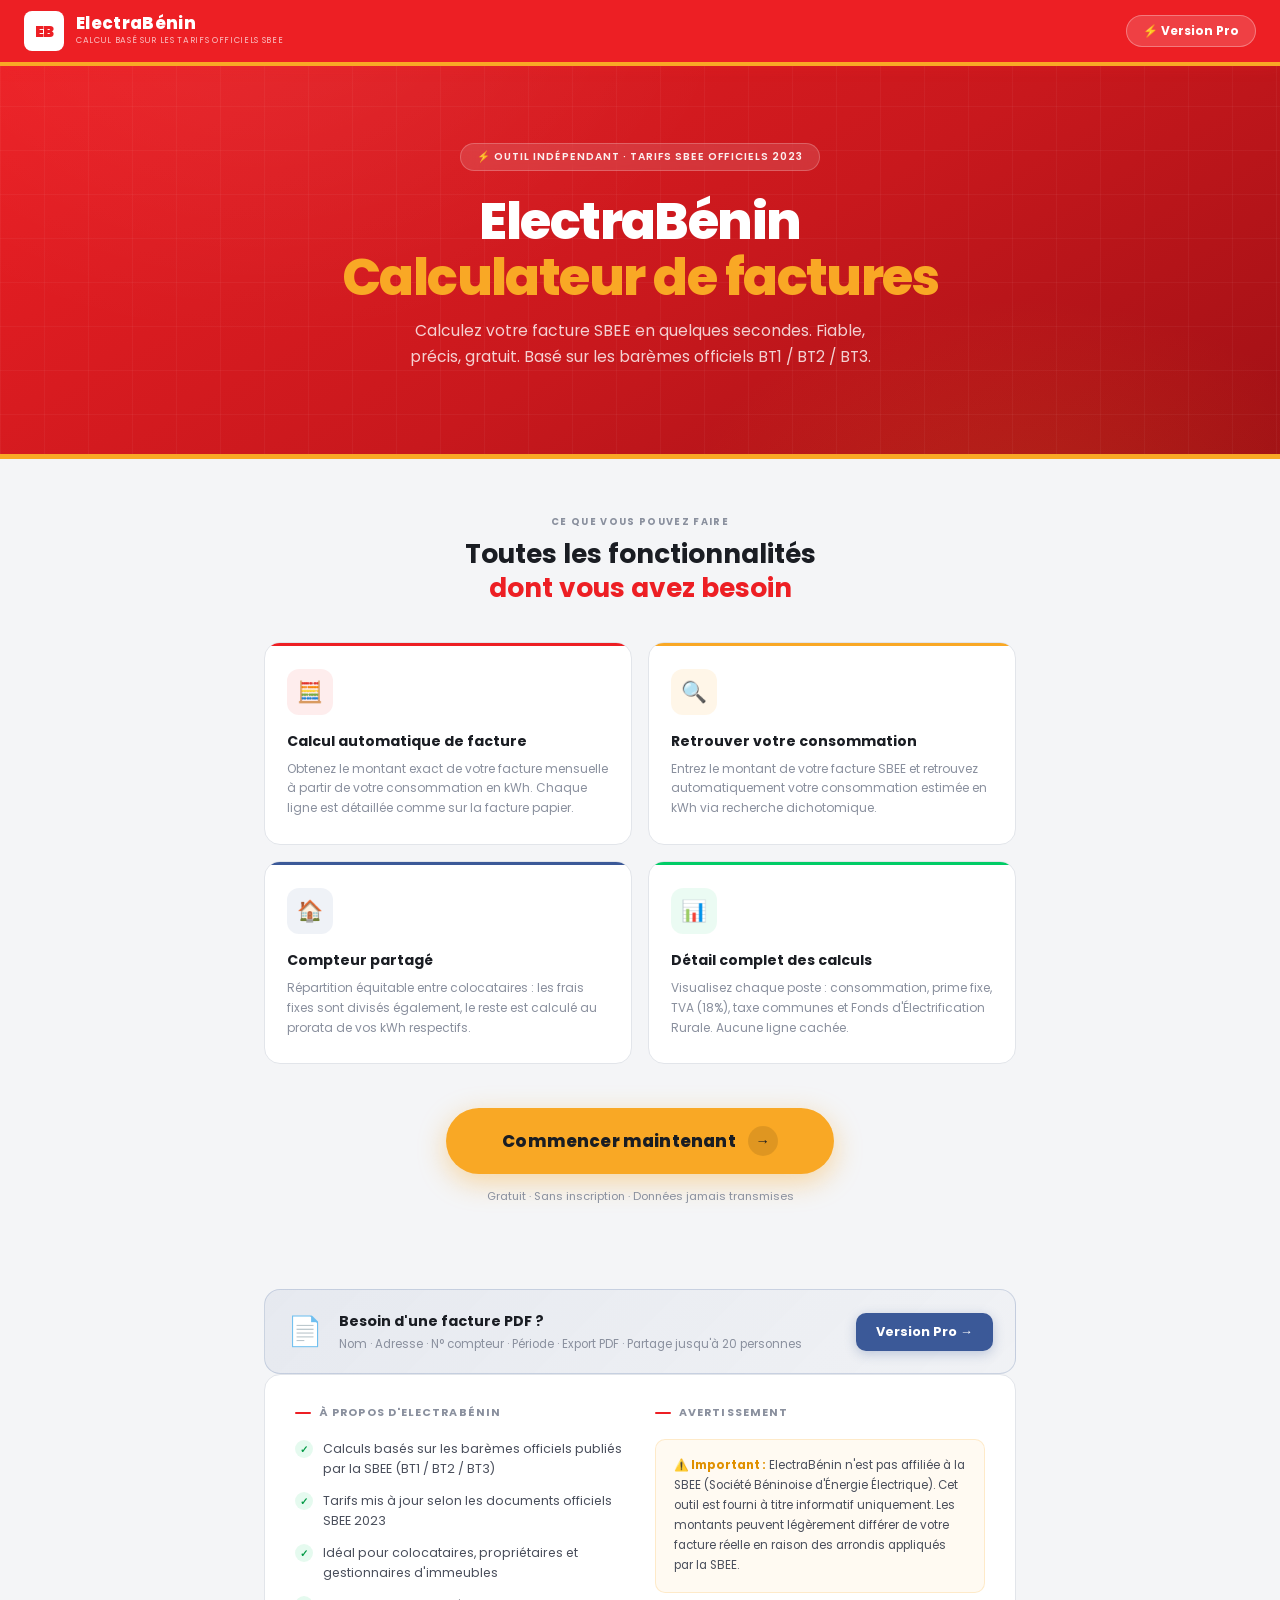
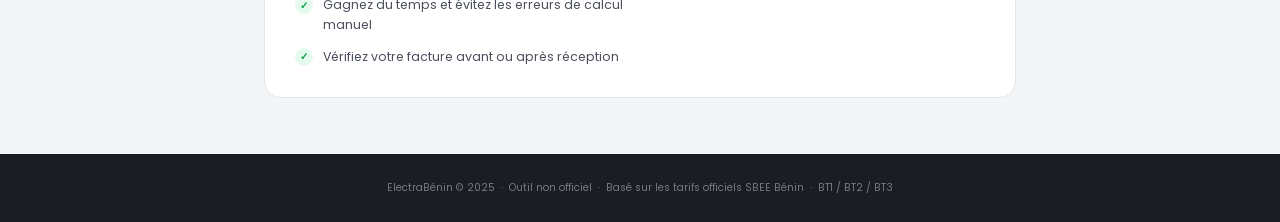
==== commit 4b1e8ecc: "modification et ajout" ====
--- a/index.html
+++ b/index.html
@@ -6,7 +6,7 @@
 <title>ElectraBénin – Calculateur de factures d'électricité</title>
 <meta name="description" content="Calculateur de factures SBEE fiable et indépendant. Calcul BT1, BT2, BT3, compteur partagé."/>
 <link rel="preconnect" href="https://fonts.googleapis.com"/>
-<link rel="preconnect" href="https://fonts.gstatic.com" crossorigin="anonymous"/>
+<link rel="preconnect" href="https://fonts.gstatic.com" crossorigin/>
 <link href="https://fonts.googleapis.com/css2?family=Poppins:wght@300;400;500;600;700;800;900&family=Fira+Code:wght@400;500;600&display=swap" rel="stylesheet"/>
 <link rel="stylesheet" href="style.css"/>
 </head>
@@ -26,6 +26,7 @@
         <div class="topbar-tagline">Calcul basé sur les tarifs officiels SBEE</div>
       </div>
     </div>
+    <a href="#" class="topbar-pro-link" onclick="showProComingSoon();return false;">⚡ Version Pro</a>
   </nav>
 
   <!-- Hero -->
@@ -74,6 +75,18 @@
       <span class="btn-start-arrow">→</span>
     </button>
     <p class="cta-note">Gratuit · Sans inscription · Données jamais transmises</p>
+  </div>
+
+  <!-- Banniere Version Pro -->
+  <div class="pro-promo-banner">
+    <div class="pro-promo-inner">
+      <div class="pro-promo-icon">📄</div>
+      <div class="pro-promo-text">
+        <div class="pro-promo-title">Besoin d'une facture PDF ?</div>
+        <div class="pro-promo-sub">Nom &middot; Adresse &middot; N&deg; compteur &middot; P&eacute;riode &middot; Export PDF &middot; Partage jusqu&apos;&agrave; 20 personnes</div>
+      </div>
+      <a href="#" class="pro-promo-btn" onclick="showProComingSoon();return false;">Version Pro &rarr;</a>
+    </div>
   </div>
 
   <!-- Info + Disclaimer -->
@@ -99,7 +112,7 @@
   </section>
 
   <footer class="home-footer">
-    ElectraBénin &copy; 2025 · Outil non officiel · Tarifs officiels SBEE Bénin · BT1 / BT2 / BT3
+    ElectraBénin &copy; 2025 &nbsp;·&nbsp; Outil non officiel &nbsp;·&nbsp; Basé sur les tarifs officiels SBEE Bénin &nbsp;·&nbsp; BT1 / BT2 / BT3
   </footer>
 
 </div><!-- /page-accueil -->
@@ -120,7 +133,7 @@
         <div class="topbar-tagline">Tarifs officiels SBEE</div>
       </div>
     </div>
-    <div style="width:90px;"></div>
+    <a href="#" class="topbar-pro-link" style="font-size:.7rem;padding:5px 12px;" onclick="showProComingSoon();return false;">⚡ Pro</a>
   </nav>
 
   <!-- En-tête page calcul -->
@@ -217,7 +230,10 @@
         </span>
       </div>
 
-      <button class="btn ba" onclick="doCalc()">Calculer la facture →</button>
+      <div style="display:flex;gap:10px;">
+        <button class="btn ba" style="flex:1" onclick="doCalc()">Calculer →</button>
+        <button class="btn-pro-cta" onclick="showProModal()">📄 Générer la facture</button>
+      </div>
 
       <div id="r-calc" class="results">
         <div class="divider"><span>Facture détaillée</span></div>
@@ -231,6 +247,9 @@
           <span class="nl">💰 NET À PAYER (TTC)</span>
           <span class="nv" id="c-net"></span>
         </div>
+        <button class="btn-pro-banner" onclick="showProModal()">
+          📄 Générer &amp; télécharger cette facture en PDF →
+        </button>
       </div>
 
     </div><!-- /p-calc -->
@@ -377,12 +396,292 @@
   </div><!-- /p-split -->
   </div><!-- /card-wrap -->
 
-  <footer>
-    ElectraBénin · Outil non officiel · Basé sur les tarifs officiels SBEE Bénin · BT1 / BT2 / BT3
+  <footer class="calc-footer">
+    ElectraBénin &copy; 2025 &nbsp;·&nbsp; Outil non officiel &nbsp;·&nbsp; Basé sur les tarifs officiels SBEE Bénin &nbsp;·&nbsp; BT1 / BT2 / BT3
   </footer>
 
 </div><!-- /page-calcul -->
 
 <script src="app.js"></script>
+
+<!-- ══ MODAL UPGRADE PRO ══ -->
+<div id="pro-overlay" onclick="hideProModal()" style="display:none;position:fixed;inset:0;background:rgba(0,0,0,.55);z-index:1000;backdrop-filter:blur(4px);"></div>
+<div id="pro-modal" style="display:none;position:fixed;top:50%;left:50%;transform:translate(-50%,-52%);z-index:1001;width:min(460px,92vw);background:#fff;border-radius:20px;overflow:hidden;box-shadow:0 24px 80px rgba(0,0,0,.28);">
+  <div style="background:linear-gradient(145deg,#ed1f24,#a01015);padding:26px 26px 22px;position:relative;overflow:hidden;">
+    <div style="position:absolute;inset:0;background-image:linear-gradient(rgba(255,255,255,.04)1px,transparent 1px),linear-gradient(90deg,rgba(255,255,255,.04)1px,transparent 1px);background-size:22px 22px;"></div>
+    <div style="position:absolute;bottom:0;left:0;right:0;height:4px;background:#f9a825;"></div>
+    <div style="position:relative;z-index:1;">
+      <div style="font-size:2rem;margin-bottom:8px;">&#x26A1;</div>
+      <div style="font-size:1.15rem;font-weight:800;color:#fff;line-height:1.2;font-family:'Poppins',sans-serif;">Passez &agrave; ElectraBenin Pro</div>
+      <div style="font-size:.74rem;color:rgba(255,255,255,.78);margin-top:6px;font-family:'Poppins',sans-serif;">Generez des factures PDF professionnelles en quelques secondes</div>
+    </div>
+  </div>
+  <div style="padding:22px 26px 26px;">
+    <div style="display:flex;flex-direction:column;gap:9px;margin-bottom:20px;">
+      <div style="display:flex;align-items:center;gap:10px;font-size:.81rem;color:#1a1d23;font-family:'Poppins',sans-serif;"><span style="width:22px;height:22px;min-width:22px;background:rgba(237,31,36,.1);border-radius:50%;display:flex;align-items:center;justify-content:center;font-size:.65rem;color:#ed1f24;font-weight:700;">&#x2713;</span>Factures PDF avec en-tete professionnel</div>
+      <div style="display:flex;align-items:center;gap:10px;font-size:.81rem;color:#1a1d23;font-family:'Poppins',sans-serif;"><span style="width:22px;height:22px;min-width:22px;background:rgba(237,31,36,.1);border-radius:50%;display:flex;align-items:center;justify-content:center;font-size:.65rem;color:#ed1f24;font-weight:700;">&#x2713;</span>Impression directe depuis le navigateur</div>
+      <div style="display:flex;align-items:center;gap:10px;font-size:.81rem;color:#1a1d23;font-family:'Poppins',sans-serif;"><span style="width:22px;height:22px;min-width:22px;background:rgba(237,31,36,.1);border-radius:50%;display:flex;align-items:center;justify-content:center;font-size:.65rem;color:#ed1f24;font-weight:700;">&#x2713;</span>Compteur partage jusqu a <strong>20 personnes</strong></div>
+      <div style="display:flex;align-items:center;gap:10px;font-size:.81rem;color:#1a1d23;font-family:'Poppins',sans-serif;"><span style="width:22px;height:22px;min-width:22px;background:rgba(237,31,36,.1);border-radius:50%;display:flex;align-items:center;justify-content:center;font-size:.65rem;color:#ed1f24;font-weight:700;">&#x2713;</span>Nom, adresse, numero compteur et periode sur chaque facture</div>
+      <div style="display:flex;align-items:center;gap:10px;font-size:.81rem;color:#1a1d23;font-family:'Poppins',sans-serif;"><span style="width:22px;height:22px;min-width:22px;background:rgba(237,31,36,.1);border-radius:50%;display:flex;align-items:center;justify-content:center;font-size:.65rem;color:#ed1f24;font-weight:700;">&#x2713;</span>Apercu de la facture en temps reel</div>
+    </div>
+    <button onclick="showProComingSoon()" style="display:flex;align-items:center;justify-content:center;gap:8px;width:100%;padding:14px;background:#ed1f24;color:#fff;border-radius:10px;font-family:'Poppins',sans-serif;font-size:.9rem;font-weight:700;border:none;cursor:pointer;box-shadow:0 4px 18px rgba(237,31,36,.32);">
+      Acc&eacute;der &agrave; la version Pro &nbsp;&rarr;
+    </button>
+    <button onclick="hideProModal()" style="display:block;width:100%;margin-top:10px;padding:10px;background:none;border:1.5px solid #e2e5ea;border-radius:10px;font-family:'Poppins',sans-serif;font-size:.78rem;color:#8a909e;cursor:pointer;">
+      Continuer sans gen&eacute;rer
+    </button>
+  </div>
+</div>
+<!-- ══ ANIMATIONS COMING SOON ══ -->
+<style>
+@keyframes cs-overlay-in  { from{opacity:0} to{opacity:1} }
+@keyframes cs-overlay-out { from{opacity:1} to{opacity:0} }
+@keyframes cs-modal-in    { from{opacity:0;transform:translate(-50%,-44%) scale(.88)} to{opacity:1;transform:translate(-50%,-50%) scale(1)} }
+@keyframes cs-modal-out   { from{opacity:1;transform:translate(-50%,-50%) scale(1)} to{opacity:0;transform:translate(-50%,-56%) scale(.88)} }
+@keyframes cs-rocket       { 0%,100%{transform:translateY(0) rotate(-5deg)} 50%{transform:translateY(-10px) rotate(5deg)} }
+@keyframes cs-stars        { 0%{opacity:0;transform:scale(0) rotate(0deg)} 60%{opacity:1;transform:scale(1.2) rotate(20deg)} 100%{opacity:0;transform:scale(.8) rotate(40deg)} }
+@keyframes cs-item-in      { from{opacity:0;transform:translateX(-14px)} to{opacity:1;transform:translateX(0)} }
+@keyframes cs-bar-fill     { from{width:0%} to{width:var(--bar-w)} }
+@keyframes cs-pulse-ring   { 0%{transform:scale(1);opacity:.7} 100%{transform:scale(1.9);opacity:0} }
+@keyframes cs-btn-shine    { 0%{left:-80%} 100%{left:130%} }
+
+#coming-soon-overlay {
+  display:none;
+  position:fixed;inset:0;
+  background:rgba(10,10,20,.62);
+  z-index:2000;
+  backdrop-filter:blur(6px);
+  -webkit-backdrop-filter:blur(6px);
+}
+#coming-soon-overlay.cs-show { animation:cs-overlay-in .28s ease forwards; }
+#coming-soon-overlay.cs-hide { animation:cs-overlay-out .26s ease forwards; }
+
+#coming-soon-modal {
+  display:none;
+  position:fixed;top:50%;left:50%;
+  transform:translate(-50%,-50%);
+  z-index:2001;
+  width:min(420px,92vw);
+  background:#fff;
+  border-radius:22px;
+  overflow:hidden;
+  box-shadow:0 32px 90px rgba(0,0,0,.32);
+  text-align:center;
+}
+#coming-soon-modal.cs-show { animation:cs-modal-in .36s cubic-bezier(.34,1.52,.64,1) forwards; }
+#coming-soon-modal.cs-hide { animation:cs-modal-out .24s ease forwards; }
+
+.cs-header {
+  background:linear-gradient(145deg,#ed1f24,#a01015);
+  padding:32px 26px 26px;
+  position:relative;
+  overflow:hidden;
+}
+.cs-grid-bg {
+  position:absolute;inset:0;
+  background-image:linear-gradient(rgba(255,255,255,.05)1px,transparent 1px),
+                   linear-gradient(90deg,rgba(255,255,255,.05)1px,transparent 1px);
+  background-size:24px 24px;
+}
+.cs-gold-bar { position:absolute;bottom:0;left:0;right:0;height:4px;background:linear-gradient(90deg,#f9a825,#ffcc02,#f9a825); }
+
+.cs-rocket-wrap {
+  position:relative;display:inline-block;margin-bottom:12px;
+}
+.cs-rocket {
+  font-size:3rem;
+  display:inline-block;
+  animation:cs-rocket 2.4s ease-in-out infinite;
+}
+.cs-pulse {
+  position:absolute;inset:-6px;
+  border-radius:50%;
+  border:2px solid rgba(255,255,255,.4);
+  animation:cs-pulse-ring 1.8s ease-out infinite;
+}
+.cs-star {
+  position:absolute;font-size:.9rem;
+  animation:cs-stars 2s ease-out infinite;
+}
+.cs-star:nth-child(2){ top:-4px;right:-10px;animation-delay:.4s; }
+.cs-star:nth-child(3){ bottom:2px;left:-12px;animation-delay:.9s; }
+.cs-star:nth-child(4){ top:6px;left:-8px;animation-delay:1.5s;font-size:.65rem; }
+
+.cs-title {
+  font-size:1.25rem;font-weight:800;color:#fff;line-height:1.3;
+  font-family:'Poppins',sans-serif;
+  position:relative;z-index:1;
+}
+.cs-subtitle {
+  font-size:.74rem;color:rgba(255,255,255,.78);margin-top:6px;
+  font-family:'Poppins',sans-serif;
+  position:relative;z-index:1;
+}
+
+.cs-body { padding:22px 24px 26px; }
+
+.cs-progress-wrap { margin:0 0 18px;text-align:left; }
+.cs-progress-label {
+  font-family:'Poppins',sans-serif;font-size:.7rem;color:#8a909e;
+  display:flex;justify-content:space-between;margin-bottom:6px;
+}
+.cs-progress-track {
+  height:8px;background:#f0f1f4;border-radius:99px;overflow:hidden;
+}
+.cs-progress-bar {
+  --bar-w:72%;
+  height:100%;width:0%;
+  background:linear-gradient(90deg,#ed1f24,#f9a825);
+  border-radius:99px;
+  transition:none;
+}
+.cs-progress-bar.animated { animation:cs-bar-fill 1.1s .5s cubic-bezier(.22,1,.36,1) forwards; }
+
+.cs-features { display:flex;flex-direction:column;gap:8px;margin-bottom:18px;text-align:left; }
+.cs-feat {
+  display:flex;align-items:center;gap:10px;
+  font-family:'Poppins',sans-serif;font-size:.8rem;color:#1a1d23;
+  opacity:0;
+}
+.cs-feat.animated { animation:cs-item-in .4s ease forwards; }
+.cs-feat:nth-child(1){ animation-delay:.15s; }
+.cs-feat:nth-child(2){ animation-delay:.28s; }
+.cs-feat:nth-child(3){ animation-delay:.41s; }
+.cs-feat:nth-child(4){ animation-delay:.54s; }
+.cs-feat-dot {
+  width:20px;height:20px;min-width:20px;
+  background:rgba(237,31,36,.1);border-radius:50%;
+  display:flex;align-items:center;justify-content:center;
+  font-size:.6rem;color:#ed1f24;font-weight:700;
+}
+
+.cs-notice {
+  display:flex;align-items:center;gap:10px;
+  background:linear-gradient(135deg,#fff8e1,#fffde7);
+  border:1.5px solid #f9c825;border-radius:12px;
+  padding:12px 14px;margin-bottom:20px;text-align:left;
+}
+.cs-notice span { font-family:'Poppins',sans-serif;font-size:.77rem;color:#6d5400;font-weight:500;line-height:1.5; }
+
+.cs-btn {
+  position:relative;overflow:hidden;
+  display:block;width:100%;padding:14px;
+  background:linear-gradient(135deg,#ed1f24,#c0151a);
+  border:none;border-radius:12px;
+  font-family:'Poppins',sans-serif;font-size:.9rem;font-weight:700;
+  color:#fff;cursor:pointer;
+  box-shadow:0 6px 22px rgba(237,31,36,.36);
+  transition:transform .15s, box-shadow .15s;
+}
+.cs-btn::after {
+  content:'';
+  position:absolute;top:0;left:-80%;
+  width:50%;height:100%;
+  background:linear-gradient(90deg,transparent,rgba(255,255,255,.22),transparent);
+  transform:skewX(-20deg);
+}
+.cs-btn:hover { transform:translateY(-2px);box-shadow:0 10px 28px rgba(237,31,36,.44); }
+.cs-btn:hover::after { animation:cs-btn-shine .6s ease; }
+.cs-btn:active { transform:translateY(0);box-shadow:0 4px 14px rgba(237,31,36,.3); }
+</style>
+
+<!-- ══ MODAL BIENTÔT DISPONIBLE ══ -->
+<div id="coming-soon-overlay" onclick="hideProComingSoon()"></div>
+<div id="coming-soon-modal">
+  <div class="cs-header">
+    <div class="cs-grid-bg"></div>
+    <div class="cs-gold-bar"></div>
+    <div style="position:relative;z-index:1;">
+      <div class="cs-rocket-wrap">
+        <div class="cs-pulse"></div>
+        <span class="cs-star">✨</span>
+        <span class="cs-star">⭐</span>
+        <span class="cs-star">✦</span>
+        <div class="cs-rocket">🚀</div>
+      </div>
+      <div class="cs-title">Version Pro<br/>Bientôt disponible !</div>
+      <div class="cs-subtitle">Nous y travaillons activement pour vous</div>
+    </div>
+  </div>
+  <div class="cs-body">
+
+    <div class="cs-progress-wrap">
+      <div class="cs-progress-label">
+        <span>Développement en cours</span>
+        <span>72%</span>
+      </div>
+      <div class="cs-progress-track">
+        <div class="cs-progress-bar" id="cs-bar"></div>
+      </div>
+    </div>
+
+    <div class="cs-features" id="cs-feats">
+      <div class="cs-feat"><div class="cs-feat-dot">✓</div>Génération de factures PDF professionnelles</div>
+      <div class="cs-feat"><div class="cs-feat-dot">✓</div>Compteur partagé jusqu'à <strong>20 personnes</strong></div>
+      <div class="cs-feat"><div class="cs-feat-dot">✓</div>Nom, adresse, numéro de compteur sur chaque facture</div>
+      <div class="cs-feat"><div class="cs-feat-dot">✓</div>Aperçu de la facture en temps réel</div>
+    </div>
+
+    <div class="cs-notice">
+      <span style="font-size:1.3rem;">⏳</span>
+      <span>La version Pro sera disponible <strong>très prochainement</strong>. Merci pour votre patience !</span>
+    </div>
+
+    <button class="cs-btn" onclick="hideProComingSoon()">Compris, merci ! &nbsp;👍</button>
+  </div>
+</div>
+
+<script>
+function showProComingSoon(){
+  hideProModal();
+  const overlay = document.getElementById('coming-soon-overlay');
+  const modal   = document.getElementById('coming-soon-modal');
+  const bar     = document.getElementById('cs-bar');
+  const feats   = document.querySelectorAll('#cs-feats .cs-feat');
+
+  overlay.style.display = 'block';
+  modal.style.display   = 'block';
+  document.body.style.overflow = 'hidden';
+
+  // reset puis lance les animations
+  requestAnimationFrame(() => {
+    overlay.classList.remove('cs-hide'); overlay.classList.add('cs-show');
+    modal.classList.remove('cs-hide');   modal.classList.add('cs-show');
+    bar.classList.remove('animated');
+    feats.forEach(f => f.classList.remove('animated'));
+    void bar.offsetWidth; // reflow
+    bar.classList.add('animated');
+    feats.forEach(f => { void f.offsetWidth; f.classList.add('animated'); });
+  });
+}
+
+function hideProComingSoon(){
+  const overlay = document.getElementById('coming-soon-overlay');
+  const modal   = document.getElementById('coming-soon-modal');
+  overlay.classList.remove('cs-show'); overlay.classList.add('cs-hide');
+  modal.classList.remove('cs-show');   modal.classList.add('cs-hide');
+  setTimeout(() => {
+    overlay.style.display = 'none';
+    modal.style.display   = 'none';
+    document.body.style.overflow = '';
+  }, 260);
+}
+document.addEventListener('keydown', e => { if(e.key === 'Escape') hideProComingSoon(); });
+</script>
+
+<script>
+function showProModal(){
+  document.getElementById('pro-overlay').style.display='block';
+  document.getElementById('pro-modal').style.display='block';
+  document.body.style.overflow='hidden';
+}
+function hideProModal(){
+  document.getElementById('pro-overlay').style.display='none';
+  document.getElementById('pro-modal').style.display='none';
+  document.body.style.overflow='';
+}
+document.addEventListener('keydown',function(e){if(e.key==='Escape')hideProModal();});
+</script>
+
 </body>
-</html>
+</html>
--- a/style.css
+++ b/style.css
@@ -74,27 +74,12 @@
   background-size:44px 44px;
 }
 .hero-content{position:relative;z-index:2;max-width:620px;margin:0 auto}
-.hero-badge {
-  display: inline-flex;
-  align-items: center;
-  gap: 6px;
-
-  background: rgba(255, 255, 255, .12);
-  border: 1px solid rgba(255, 255, 255, .22);
-
-  -webkit-backdrop-filter: blur(8px);
-  backdrop-filter: blur(8px);
-
-  border-radius: 50px;
-  padding: 5px 16px;
-
-  font-size: .65rem;
-  font-weight: 600;
-  letter-spacing: .1em;
-  text-transform: uppercase;
-
-  color: rgba(255, 255, 255, .92);
-  margin-bottom: 22px;
+.hero-badge{
+  display:inline-flex;align-items:center;gap:6px;
+  background:rgba(255,255,255,.12);border:1px solid rgba(255,255,255,.22);
+  backdrop-filter:blur(8px);border-radius:50px;padding:5px 16px;
+  font-size:.65rem;font-weight:600;letter-spacing:.1em;text-transform:uppercase;
+  color:rgba(255,255,255,.92);margin-bottom:22px;
 }
 .hero h1{
   font-size:clamp(2rem,6vw,3.2rem);font-weight:800;color:#fff;
@@ -195,9 +180,11 @@
 .disclaimer strong{color:var(--yellow2)}
 
 /* ══ HOME FOOTER ══ */
-.home-footer{
-  background:#1a1d23;color:rgba(255,255,255,.4);
-  text-align:center;padding:22px;font-size:.65rem;
+.home-footer,.calc-footer{
+  width:100%;background:var(--text);
+  padding:24px 20px;text-align:center;
+  font-size:.65rem;color:rgba(255,255,255,.4);
+  line-height:1.9;
 }
 
 /* ══ CALC HEADER ══ */
@@ -227,9 +214,7 @@
 .tl-card.bt2{background:rgba(249,168,37,.06);border-color:var(--yellow)}
 .tl-card.bt3{background:rgba(59,89,152,.05);border-color:var(--blue)}
 .tl-name{font-size:.72rem;font-weight:700;margin-bottom:3px}
-.tl-card.bt1 .tl-name{color:var(--red)}
-.tl-card.bt2 .tl-name{color:var(--yellow2)}
-.tl-card.bt3 .tl-name{color:var(--blue)}
+.tl-card.bt1 .tl-name{color:var(--red)} .tl-card.bt2 .tl-name{color:var(--yellow2)} .tl-card.bt3 .tl-name{color:var(--blue)}
 .tl-desc{font-size:.68rem;color:var(--text2);margin-bottom:6px;line-height:1.4}
 .tl-price{font-family:var(--mono);font-size:.77rem;font-weight:600;color:var(--text)}
 .tl-note{font-size:.59rem;color:var(--text3);margin-top:3px}
@@ -265,9 +250,7 @@
 .ts-btn.active.bt2{background:rgba(249,168,37,.08);border-color:rgba(249,168,37,.5)}
 .ts-btn.active.bt3{background:rgba(59,89,152,.07);border-color:rgba(59,89,152,.4)}
 .ts-label{font-size:.82rem;font-weight:700;display:block;margin-bottom:2px}
-.ts-btn.active.bt1 .ts-label{color:var(--red)}
-.ts-btn.active.bt2 .ts-label{color:var(--yellow2)}
-.ts-btn.active.bt3 .ts-label{color:var(--blue)}
+.ts-btn.active.bt1 .ts-label{color:var(--red)} .ts-btn.active.bt2 .ts-label{color:var(--yellow2)} .ts-btn.active.bt3 .ts-label{color:var(--blue)}
 .ts-sub{font-size:.65rem;color:var(--text3);display:block;line-height:1.3}
 
 /* ══ TRANCHE BADGE ══ */
@@ -291,7 +274,7 @@
 input[type=number],input[type=text]{
   width:100%;background:var(--bg);border:1.5px solid var(--border2);border-radius:var(--r);
   color:var(--text);font-family:var(--mono);font-size:.92rem;padding:11px 50px 11px 14px;
-  outline:none;transition:border-color .2s,box-shadow .2s,background .2s;appearance:textfield;
+  outline:none;transition:border-color .2s,box-shadow .2s,background .2s;-moz-appearance:textfield;
 }
 input[type=number]::-webkit-outer-spin-button,input[type=number]::-webkit-inner-spin-button{-webkit-appearance:none}
 input[type=number]:focus,input[type=text]:focus{border-color:var(--red);box-shadow:0 0 0 3px rgba(237,31,36,.08);background:#fff}
@@ -373,14 +356,8 @@
 .kwhbox .kl{font-size:.84rem;font-weight:600} .kwhbox .kv{font-family:var(--mono);font-size:1.35rem;font-weight:700;color:var(--yellow2)}
 
 /* ══ FOOTER ══ */
-footer {
-  width: 100%;
-  padding: 22px 20px;
-  font-size: .65rem;
-  color: var(--text3);
-  text-align: center;
-  line-height: 1.8;
-}
+/* footer géré par .home-footer/.calc-footer */
+
 /* ══ MODE 3 ══ */
 .split-intro{font-size:.79rem;color:var(--text2);line-height:1.7;margin-bottom:20px;padding:14px 18px;background:rgba(59,89,152,.04);border:1px solid rgba(59,89,152,.12);border-radius:var(--r);border-left:3px solid var(--blue)}
 .unum{width:28px;height:28px;border-radius:50%;flex-shrink:0;display:flex;align-items:center;justify-content:center;font-size:.72rem;font-weight:700;font-family:var(--mono)}
@@ -435,3 +412,46 @@
   .home-section,.cta-section,.info-section{padding-left:14px;padding-right:14px}
   .calc-header,.tarif-legend-wrap,.tab-bar-wrap,.card-wrap{padding-left:12px;padding-right:12px}
 }
+
+/* ══ BOUTON PRO CTA (version simple → pro) ══ */
+.btn-pro-cta{
+  flex:1;padding:13px 16px;border:none;border-radius:var(--r);
+  font-family:var(--font);font-size:.86rem;font-weight:700;
+  cursor:pointer;background:var(--blue);color:#fff;
+  box-shadow:0 4px 16px rgba(59,89,152,.3);
+  transition:transform .15s,box-shadow .15s;
+  display:flex;align-items:center;justify-content:center;gap:7px;
+}
+.btn-pro-cta:hover{transform:translateY(-2px);box-shadow:0 6px 20px rgba(59,89,152,.4)}
+.btn-pro-cta:active{transform:translateY(0)}
+
+.btn-pro-banner{
+  width:100%;margin-top:14px;padding:13px 18px;border:none;border-radius:var(--r);
+  font-family:var(--font);font-size:.85rem;font-weight:700;cursor:pointer;
+  background:linear-gradient(135deg,var(--blue),var(--blue2));color:#fff;
+  box-shadow:0 4px 16px rgba(59,89,152,.25);
+  transition:transform .15s,box-shadow .15s;
+  display:flex;align-items:center;justify-content:center;gap:8px;
+}
+.btn-pro-banner:hover{transform:translateY(-2px);box-shadow:0 6px 20px rgba(59,89,152,.38)}
+
+/* ══ LIEN VERSION PRO (topbar) ══ */
+.topbar-pro-link{
+  background:rgba(255,255,255,.15);border:1px solid rgba(255,255,255,.3);
+  color:#fff;padding:6px 16px;border-radius:50px;
+  font-family:var(--font);font-size:.75rem;font-weight:700;
+  cursor:pointer;transition:background .2s;white-space:nowrap;
+  text-decoration:none;display:flex;align-items:center;gap:5px;
+}
+.topbar-pro-link:hover{background:rgba(255,255,255,.28)}
+
+/* ══ PROMO BANNER VERSION PRO (page accueil) ══ */
+.pro-promo-banner{max-width:800px;margin:40px auto 0;padding:0 24px;width:100%}
+.pro-promo-inner{background:linear-gradient(135deg,rgba(59,89,152,.07),rgba(59,89,152,.02));border:1.5px solid rgba(59,89,152,.2);border-radius:var(--r2);padding:20px 22px;display:flex;align-items:center;gap:16px;flex-wrap:wrap}
+.pro-promo-icon{font-size:1.8rem;flex-shrink:0}
+.pro-promo-text{flex:1;min-width:180px}
+.pro-promo-title{font-size:.9rem;font-weight:700;color:var(--text);margin-bottom:4px}
+.pro-promo-sub{font-size:.72rem;color:var(--text3);line-height:1.5}
+.pro-promo-btn{background:var(--blue);color:#fff;border-radius:var(--r);padding:10px 20px;font-family:var(--font);font-size:.8rem;font-weight:700;text-decoration:none;white-space:nowrap;flex-shrink:0;box-shadow:0 3px 12px rgba(59,89,152,.28);transition:transform .15s,box-shadow .15s;display:inline-flex;align-items:center}
+.pro-promo-btn:hover{transform:translateY(-2px);box-shadow:0 5px 18px rgba(59,89,152,.4)}
+@media(max-width:540px){.pro-promo-inner{flex-direction:column;text-align:center}.pro-promo-btn{width:100%;justify-content:center}}
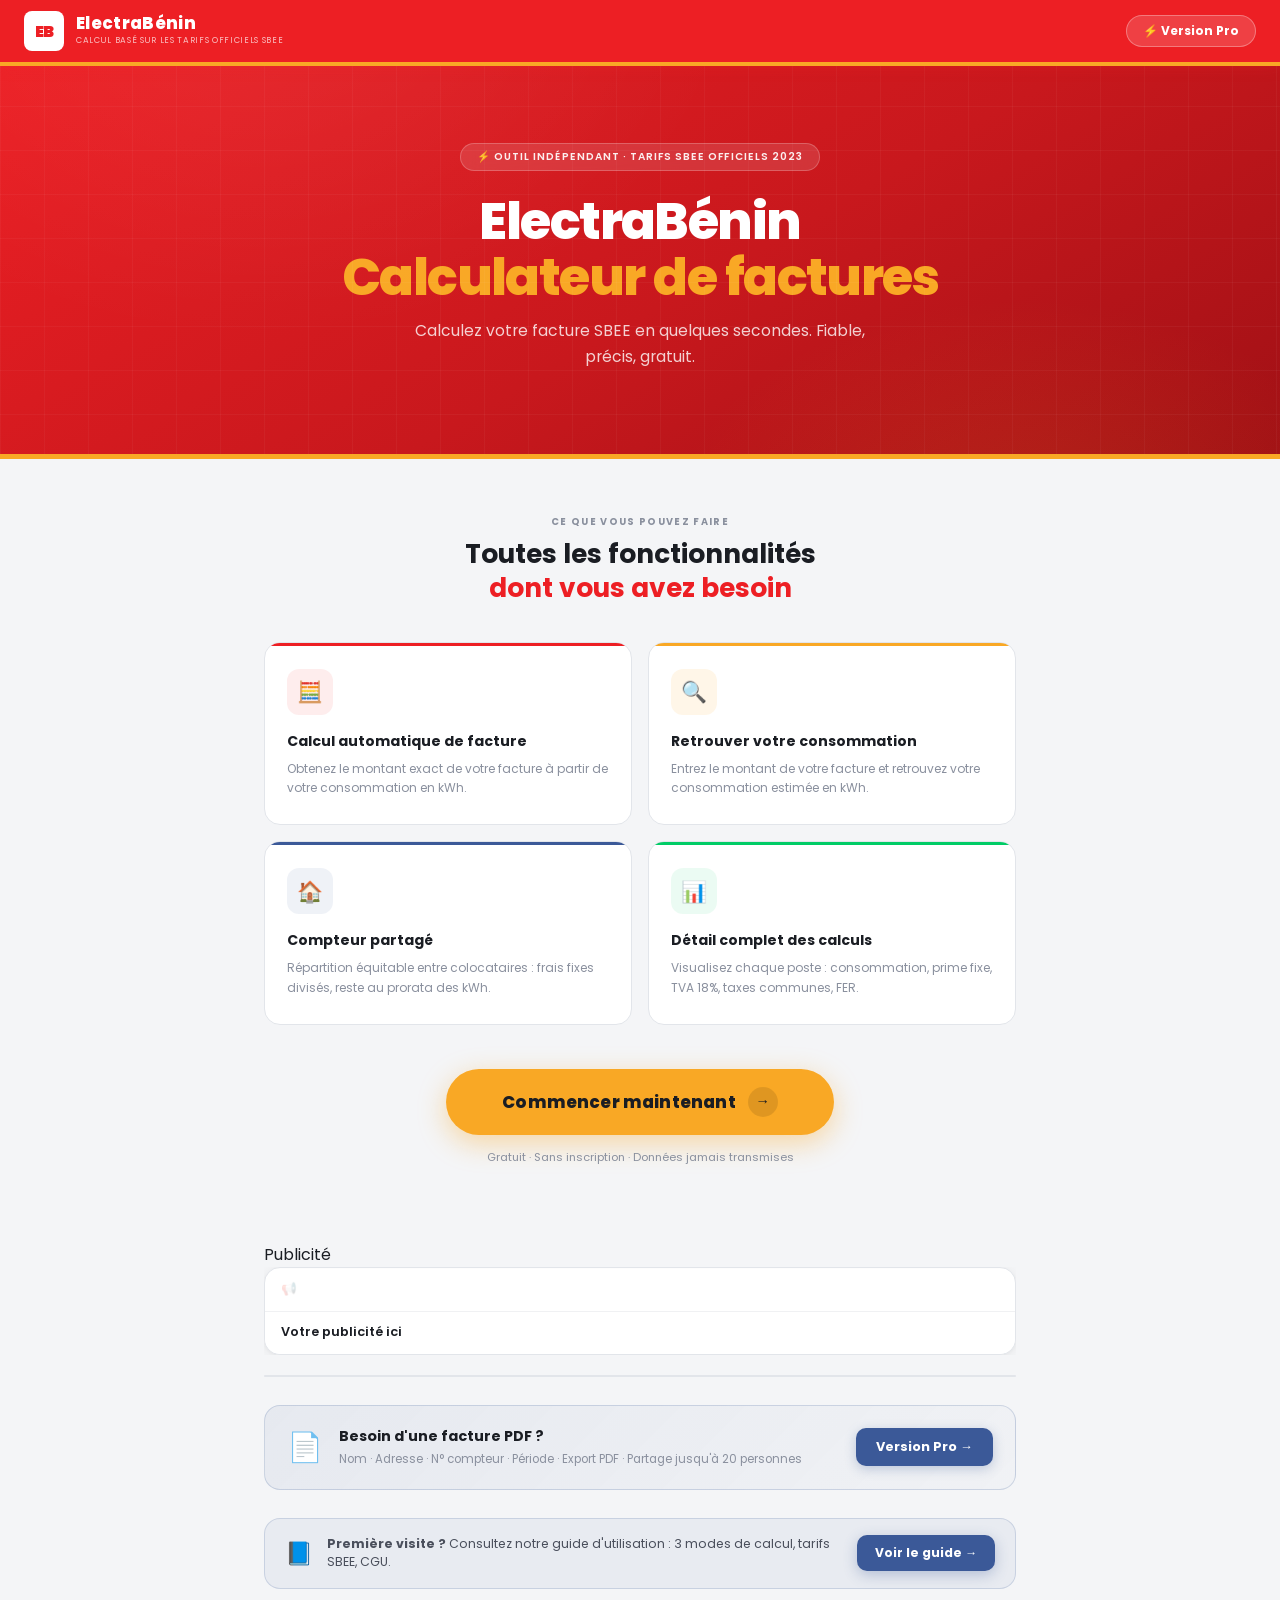
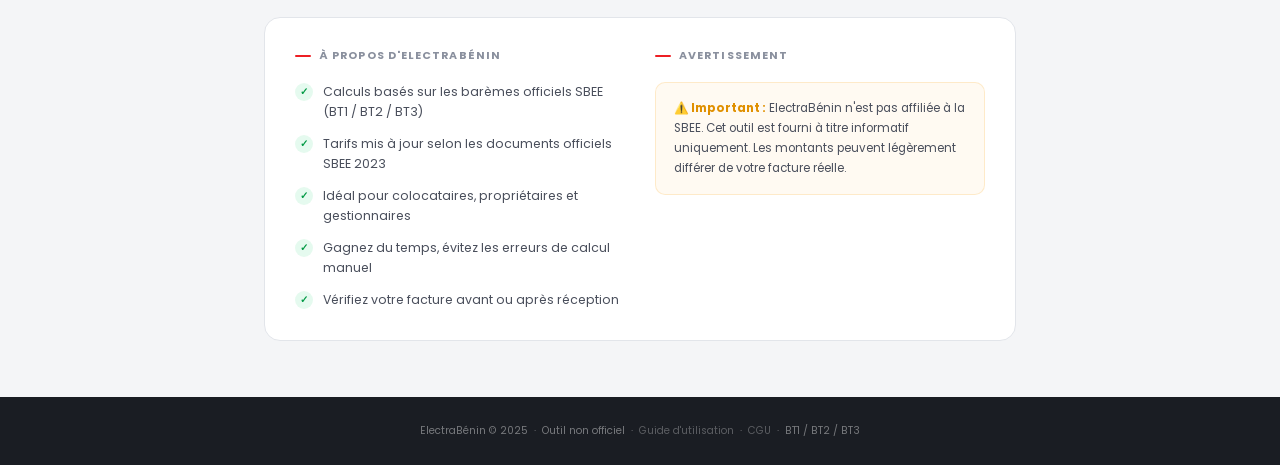
==== commit ba11b156: "mise à jour des fichiers" ====
--- a/index.html
+++ b/index.html
@@ -2,9 +2,9 @@
 <html lang="fr">
 <head>
 <meta charset="UTF-8"/>
-<meta name="viewport" content="width=device-width, initial-scale=1.0"/>
-<title>ElectraBénin – Calculateur de factures d'électricité</title>
-<meta name="description" content="Calculateur de factures SBEE fiable et indépendant. Calcul BT1, BT2, BT3, compteur partagé."/>
+<meta name="viewport" content="width=device-width,initial-scale=1.0"/>
+<title>ElectraBénin – Calculateur de factures SBEE</title>
+<meta name="description" content="Calculateur de factures SBEE fiable et indépendant. BT1, BT2, BT3, compteur partagé."/>
 <link rel="preconnect" href="https://fonts.googleapis.com"/>
 <link rel="preconnect" href="https://fonts.gstatic.com" crossorigin/>
 <link href="https://fonts.googleapis.com/css2?family=Poppins:wght@300;400;500;600;700;800;900&family=Fira+Code:wght@400;500;600&display=swap" rel="stylesheet"/>
@@ -12,12 +12,11 @@
 </head>
 <body>
 
-<!-- ══════════════════════════════════════════════════════════
-     PAGE ACCUEIL
-══════════════════════════════════════════════════════════════ -->
+<!-- ══════════════════════════════════════
+     PAGE ACCUEIL  (#accueil)
+══════════════════════════════════════════ -->
 <div id="page-accueil">
 
-  <!-- Topbar -->
   <nav class="topbar">
     <div class="topbar-brand">
       <div class="topbar-logo">EB</div>
@@ -29,139 +28,158 @@
     <a href="#" class="topbar-pro-link" onclick="showProComingSoon();return false;">⚡ Version Pro</a>
   </nav>
 
-  <!-- Hero -->
   <section class="hero">
-    <div class="hero-content">
-      <div class="hero-badge">⚡ Outil indépendant · Tarifs SBEE officiels 2023</div>
-      <h1>ElectraBénin<br/><span class="accent">Calculateur de factures</span></h1>
-      <p class="hero-sub">Calculez votre facture SBEE en quelques secondes. Fiable, précis, gratuit. Basé sur les barèmes officiels BT1 / BT2 / BT3.</p>
-    </div>
+    <div class="hero-badge">⚡ Outil indépendant · Tarifs SBEE officiels 2023</div>
+    <h1>ElectraBénin<br/><span class="accent">Calculateur de factures</span></h1>
+    <p class="hero-sub">Calculez votre facture SBEE en quelques secondes. Fiable, précis, gratuit.</p>
     <div class="hero-band"></div>
   </section>
 
-  <!-- Fonctionnalités -->
   <section class="home-section">
     <p class="section-label">Ce que vous pouvez faire</p>
     <h2 class="section-title">Toutes les fonctionnalités<br/><span>dont vous avez besoin</span></h2>
-
     <div class="features-grid">
       <div class="feat-card">
         <div class="feat-icon-wrap">🧮</div>
         <div class="feat-title">Calcul automatique de facture</div>
-        <div class="feat-desc">Obtenez le montant exact de votre facture mensuelle à partir de votre consommation en kWh. Chaque ligne est détaillée comme sur la facture papier.</div>
+        <div class="feat-desc">Obtenez le montant exact de votre facture à partir de votre consommation en kWh.</div>
       </div>
       <div class="feat-card">
         <div class="feat-icon-wrap">🔍</div>
         <div class="feat-title">Retrouver votre consommation</div>
-        <div class="feat-desc">Entrez le montant de votre facture SBEE et retrouvez automatiquement votre consommation estimée en kWh via recherche dichotomique.</div>
+        <div class="feat-desc">Entrez le montant de votre facture et retrouvez votre consommation estimée en kWh.</div>
       </div>
       <div class="feat-card">
         <div class="feat-icon-wrap">🏠</div>
         <div class="feat-title">Compteur partagé</div>
-        <div class="feat-desc">Répartition équitable entre colocataires : les frais fixes sont divisés également, le reste est calculé au prorata de vos kWh respectifs.</div>
+        <div class="feat-desc">Répartition équitable entre colocataires : frais fixes divisés, reste au prorata des kWh.</div>
       </div>
       <div class="feat-card">
         <div class="feat-icon-wrap">📊</div>
         <div class="feat-title">Détail complet des calculs</div>
-        <div class="feat-desc">Visualisez chaque poste : consommation, prime fixe, TVA (18%), taxe communes et Fonds d'Électrification Rurale. Aucune ligne cachée.</div>
+        <div class="feat-desc">Visualisez chaque poste : consommation, prime fixe, TVA 18%, taxes communes, FER.</div>
       </div>
     </div>
   </section>
 
-  <!-- Bouton CTA -->
   <div class="cta-section">
     <button class="btn-start" onclick="startApp()">
-      Commencer maintenant
-      <span class="btn-start-arrow">→</span>
+      Commencer maintenant <span class="btn-start-arrow">→</span>
     </button>
     <p class="cta-note">Gratuit · Sans inscription · Données jamais transmises</p>
   </div>
 
-  <!-- Banniere Version Pro -->
-  <div class="pro-promo-banner">
+  <!-- Swipe Ads -->
+  <div class="sw-wrap" id="sw-wrap">
+    <div class="sw-label">Publicité</div>
+    <div class="sw-outer" id="sw-outer">
+      <div class="sw-track" id="sw-track">
+        <div class="sw-card sw-active sw-placeholder" id="sw-placeholder">
+          <span class="sw-ph-icon">📢</span>
+          <span class="sw-ph-text">Votre publicité ici</span>
+        </div>
+      </div>
+      <button class="sw-arrow sw-arrow-left"  onclick="swPrev()">&#8249;</button>
+      <button class="sw-arrow sw-arrow-right" onclick="swNext()">&#8250;</button>
+    </div>
+    <div class="sw-dots" id="sw-dots"></div>
+    <div class="sw-progress"><div class="sw-bar" id="sw-bar"></div></div>
+  </div>
+
+  <!-- Bandeau Pro -->
+  <div class="pro-promo-banner" style="margin-top:28px;">
     <div class="pro-promo-inner">
       <div class="pro-promo-icon">📄</div>
       <div class="pro-promo-text">
         <div class="pro-promo-title">Besoin d'une facture PDF ?</div>
-        <div class="pro-promo-sub">Nom &middot; Adresse &middot; N&deg; compteur &middot; P&eacute;riode &middot; Export PDF &middot; Partage jusqu&apos;&agrave; 20 personnes</div>
-      </div>
-      <a href="#" class="pro-promo-btn" onclick="showProComingSoon();return false;">Version Pro &rarr;</a>
-    </div>
-  </div>
-
-  <!-- Info + Disclaimer -->
-  <section class="info-section">
+        <div class="pro-promo-sub">Nom · Adresse · N° compteur · Période · Export PDF · Partage jusqu'à 20 personnes</div>
+      </div>
+      <a href="#" class="pro-promo-btn" onclick="showProComingSoon();return false;">Version Pro →</a>
+    </div>
+  </div>
+
+  <!-- Howto -->
+  <div class="howto-strip">
+    <div class="howto-inner">
+      <div class="howto-icon">📘</div>
+      <div class="howto-text"><strong>Première visite ?</strong> Consultez notre guide d'utilisation : 3 modes de calcul, tarifs SBEE, CGU.</div>
+      <button class="howto-btn" onclick="goGuide()">Voir le guide →</button>
+    </div>
+  </div>
+
+  <section class="info-section" style="margin-top:28px;">
     <div class="info-box">
       <div>
         <p class="info-col-title">À propos d'ElectraBénin</p>
         <ul class="info-list">
-          <li><span class="info-check">✓</span>Calculs basés sur les barèmes officiels publiés par la SBEE (BT1 / BT2 / BT3)</li>
+          <li><span class="info-check">✓</span>Calculs basés sur les barèmes officiels SBEE (BT1 / BT2 / BT3)</li>
           <li><span class="info-check">✓</span>Tarifs mis à jour selon les documents officiels SBEE 2023</li>
-          <li><span class="info-check">✓</span>Idéal pour colocataires, propriétaires et gestionnaires d'immeubles</li>
-          <li><span class="info-check">✓</span>Gagnez du temps et évitez les erreurs de calcul manuel</li>
+          <li><span class="info-check">✓</span>Idéal pour colocataires, propriétaires et gestionnaires</li>
+          <li><span class="info-check">✓</span>Gagnez du temps, évitez les erreurs de calcul manuel</li>
           <li><span class="info-check">✓</span>Vérifiez votre facture avant ou après réception</li>
         </ul>
       </div>
       <div>
         <p class="info-col-title">Avertissement</p>
         <div class="disclaimer">
-          <strong>⚠️ Important :</strong> ElectraBénin n'est pas affiliée à la SBEE (Société Béninoise d'Énergie Électrique). Cet outil est fourni à titre informatif uniquement. Les montants peuvent légèrement différer de votre facture réelle en raison des arrondis appliqués par la SBEE.
+          <strong>⚠️ Important :</strong> ElectraBénin n'est pas affiliée à la SBEE. Cet outil est fourni à titre informatif uniquement. Les montants peuvent légèrement différer de votre facture réelle.
         </div>
       </div>
     </div>
   </section>
 
   <footer class="home-footer">
-    ElectraBénin &copy; 2025 &nbsp;·&nbsp; Outil non officiel &nbsp;·&nbsp; Basé sur les tarifs officiels SBEE Bénin &nbsp;·&nbsp; BT1 / BT2 / BT3
+    ElectraBénin © 2025 &nbsp;·&nbsp; Outil non officiel &nbsp;·&nbsp;
+    <a href="#" class="footer-link" onclick="goGuide();return false;">Guide d'utilisation</a>
+    &nbsp;·&nbsp;
+    <a href="#" class="footer-link" onclick="goGuide();return false;">CGU</a>
+    &nbsp;·&nbsp; BT1 / BT2 / BT3
   </footer>
 
 </div><!-- /page-accueil -->
 
 
-<!-- ══════════════════════════════════════════════════════════
-     PAGE CALCUL
-══════════════════════════════════════════════════════════════ -->
+<!-- ══════════════════════════════════════
+     PAGE CALCUL  (#calcul)
+══════════════════════════════════════════ -->
 <div id="page-calcul">
 
-  <!-- Topbar calcul -->
-  <nav class="topbar" style="justify-content:space-between;">
+  <nav class="topbar">
     <button class="topbar-back" onclick="goBack()">← Accueil</button>
     <div class="topbar-brand">
-      <div class="topbar-logo" style="width:34px;height:34px;font-size:.85rem;">EB</div>
+      <div class="topbar-logo" style="width:34px;height:34px;font-size:.82rem;">EB</div>
       <div>
         <div class="topbar-name" style="font-size:.9rem;">ElectraBénin</div>
         <div class="topbar-tagline">Tarifs officiels SBEE</div>
       </div>
     </div>
-    <a href="#" class="topbar-pro-link" style="font-size:.7rem;padding:5px 12px;" onclick="showProComingSoon();return false;">⚡ Pro</a>
+    <a href="#" class="topbar-pro-link" style="font-size:.68rem;padding:5px 11px;" onclick="showProComingSoon();return false;">⚡ Pro</a>
   </nav>
 
-  <!-- En-tête page calcul -->
   <div class="calc-header">
     <div class="pill">Bénin · Basse Tension BT1 / BT2 / BT3</div>
     <h1>Calculateur <em>Facture Électricité</em></h1>
     <p class="sub">Calcul identique à la facture officielle SBEE · Tarifs BT1 / BT2 / BT3</p>
   </div>
 
-  <!-- Légende tarifs -->
   <div class="tarif-legend-wrap">
     <div class="tarif-legend">
       <div class="tarif-legend-title">Les 3 tarifs Basse Tension — choisissez le vôtre</div>
       <div class="tl-grid">
         <div class="tl-card bt1">
-          <div class="tl-name">Tarif BT 1 — Domestique</div>
+          <div class="tl-name">BT 1 — Domestique</div>
           <div class="tl-desc">Lumière & climatisation — particuliers résidentiels</div>
           <div class="tl-price">86 / 125 / 148 FCFA/kWh</div>
           <div class="tl-note">3 tranches selon la consommation mensuelle</div>
         </div>
         <div class="tl-card bt2">
-          <div class="tl-name">Tarif BT 2 — Professionnel</div>
-          <div class="tl-desc">Boutiques, salons, restaurants, hôtels, bureaux…</div>
+          <div class="tl-name">BT 2 — Professionnel</div>
+          <div class="tl-desc">Boutiques, salons, restaurants, bureaux…</div>
           <div class="tl-price">125 FCFA/kWh (tranche unique)</div>
           <div class="tl-note">TVA 18% sur consommation + prime fixe</div>
         </div>
         <div class="tl-card bt3">
-          <div class="tl-name">Tarif BT 3 — Éclairage public</div>
+          <div class="tl-name">BT 3 — Éclairage public</div>
           <div class="tl-desc">Voirie, places publiques, éclairage collectif</div>
           <div class="tl-price">133 FCFA/kWh (tranche unique)</div>
           <div class="tl-note">TVA 18% sur consommation + prime fixe</div>
@@ -170,7 +188,6 @@
     </div>
   </div>
 
-  <!-- Tabs -->
   <div class="tab-bar-wrap">
     <div class="tab-bar">
       <button class="tab active" data-t="calc"    onclick="goTab('calc')"   >⚡ kWh → Facture</button>
@@ -179,424 +196,436 @@
     </div>
   </div>
 
-  <!-- ─── CARD PRINCIPALE (Mode 1 + 2) ─── -->
+  <!-- MODE 1 + 2 -->
   <div class="card-wrap">
   <div class="card">
 
-    <!-- MODE 1 — kWh → Facture -->
     <div id="p-calc" class="panel active">
-
       <div class="tarif-selector">
-        <button class="ts-btn bt1 active" id="sel-calc-bt1" onclick="setTarif('calc','BT1')">
-          <span class="ts-label">BT 1</span>
-          <span class="ts-sub">Domestique</span>
-        </button>
-        <button class="ts-btn bt2" id="sel-calc-bt2" onclick="setTarif('calc','BT2')">
-          <span class="ts-label">BT 2</span>
-          <span class="ts-sub">Professionnel</span>
-        </button>
-        <button class="ts-btn bt3" id="sel-calc-bt3" onclick="setTarif('calc','BT3')">
-          <span class="ts-label">BT 3</span>
-          <span class="ts-sub">Éclairage public</span>
-        </button>
-      </div>
-
+        <button class="ts-btn bt1 active" id="sel-calc-bt1" onclick="setTarif('calc','BT1')"><span class="ts-label">BT 1</span><span class="ts-sub">Domestique</span></button>
+        <button class="ts-btn bt2"        id="sel-calc-bt2" onclick="setTarif('calc','BT2')"><span class="ts-label">BT 2</span><span class="ts-sub">Professionnel</span></button>
+        <button class="ts-btn bt3"        id="sel-calc-bt3" onclick="setTarif('calc','BT3')"><span class="ts-label">BT 3</span><span class="ts-sub">Éclairage</span></button>
+      </div>
       <div class="frow c2">
         <div class="field">
           <label for="c-kwh">Consommation du mois</label>
-          <div class="iw">
-            <input type="number" id="c-kwh" min="0" placeholder="ex : 15" oninput="liveTrancheCalc(this.value)"/>
-            <span class="utag">kWh</span>
-          </div>
-          <span class="hint">Relevé du compteur — détermine la tranche (BT1)</span>
+          <div class="iw"><input type="number" id="c-kwh" min="0" placeholder="ex : 15" oninput="liveTrancheCalc(this.value)"/><span class="utag">kWh</span></div>
+          <span class="hint">Relevé du compteur</span>
           <span class="errmsg" id="ec-kwh">Valeur ≥ 0 requise</span>
         </div>
         <div class="field">
           <label for="c-kva">Puissance souscrite</label>
-          <div class="iw">
-            <input type="number" id="c-kva" min="1" step="1" placeholder="ex : 1"/>
-            <span class="utag">kVA</span>
-          </div>
+          <div class="iw"><input type="number" id="c-kva" min="1" step="1" placeholder="ex : 1"/><span class="utag">kVA</span></div>
           <span class="hint">Prime fixe = 500 FCFA (valeur fixe SBEE)</span>
           <span class="errmsg" id="ec-kva">Valeur ≥ 1 requise</span>
         </div>
       </div>
-
       <div class="tranche-badge" id="tb">
         <span class="tb-icon"></span>
-        <span class="tb-text">
-          <div class="tb-name"></div>
-          <div class="tb-formula"></div>
-        </span>
-      </div>
-
+        <span class="tb-text"><div class="tb-name"></div><div class="tb-formula"></div></span>
+      </div>
       <div style="display:flex;gap:10px;">
         <button class="btn ba" style="flex:1" onclick="doCalc()">Calculer →</button>
-        <button class="btn-pro-cta" onclick="showProModal()">📄 Générer la facture</button>
-      </div>
-
+        <button class="btn-pro-cta" onclick="showProComingSoon()">📄 Générer la facture</button>
+      </div>
       <div id="r-calc" class="results">
         <div class="divider"><span>Facture détaillée</span></div>
         <div class="ftable">
-          <div class="fth">
-            <div>Rubrique</div><div>Qté</div><div>Prix Unit.</div><div>Montant</div>
-          </div>
+          <div class="fth"><div>Rubrique</div><div>Qté</div><div>Prix Unit.</div><div>Montant</div></div>
           <div id="ft-calc"></div>
         </div>
-        <div class="netbox a">
-          <span class="nl">💰 NET À PAYER (TTC)</span>
-          <span class="nv" id="c-net"></span>
-        </div>
-        <button class="btn-pro-banner" onclick="showProModal()">
-          📄 Générer &amp; télécharger cette facture en PDF →
-        </button>
-      </div>
-
-    </div><!-- /p-calc -->
-
-    <!-- MODE 2 — Facture → kWh -->
+        <div class="netbox a"><span class="nl">💰 NET À PAYER (TTC)</span><span class="nv" id="c-net"></span></div>
+        <button class="btn-pro-banner" onclick="showProComingSoon()">📄 Générer &amp; télécharger cette facture en PDF →</button>
+      </div>
+    </div>
+
     <div id="p-reverse" class="panel">
-
       <div class="tarif-selector">
-        <button class="ts-btn bt1 active" id="sel-rev-bt1" onclick="setTarif('rev','BT1')">
-          <span class="ts-label">BT 1</span><span class="ts-sub">Domestique</span>
-        </button>
-        <button class="ts-btn bt2" id="sel-rev-bt2" onclick="setTarif('rev','BT2')">
-          <span class="ts-label">BT 2</span><span class="ts-sub">Professionnel</span>
-        </button>
-        <button class="ts-btn bt3" id="sel-rev-bt3" onclick="setTarif('rev','BT3')">
-          <span class="ts-label">BT 3</span><span class="ts-sub">Éclairage public</span>
-        </button>
-      </div>
-
+        <button class="ts-btn bt1 active" id="sel-rev-bt1" onclick="setTarif('rev','BT1')"><span class="ts-label">BT 1</span><span class="ts-sub">Domestique</span></button>
+        <button class="ts-btn bt2"        id="sel-rev-bt2" onclick="setTarif('rev','BT2')"><span class="ts-label">BT 2</span><span class="ts-sub">Professionnel</span></button>
+        <button class="ts-btn bt3"        id="sel-rev-bt3" onclick="setTarif('rev','BT3')"><span class="ts-label">BT 3</span><span class="ts-sub">Éclairage</span></button>
+      </div>
       <div class="frow c2">
         <div class="field">
           <label for="r-net">Net à payer (sur votre facture)</label>
-          <div class="iw">
-            <input type="number" id="r-net" min="1" placeholder="ex : 2202" class="gf"/>
-            <span class="utag">FCFA</span>
-          </div>
+          <div class="iw"><input type="number" id="r-net" min="1" placeholder="ex : 2202" class="gf"/><span class="utag">FCFA</span></div>
           <span class="hint">Montant TTC figurant sur la facture SBEE</span>
           <span class="errmsg" id="er-net">Montant &gt; 0 requis</span>
         </div>
         <div class="field">
           <label for="r-kva">Puissance souscrite</label>
-          <div class="iw">
-            <input type="number" id="r-kva" min="1" step="1" placeholder="ex : 1" class="gf"/>
-            <span class="utag">kVA</span>
-          </div>
+          <div class="iw"><input type="number" id="r-kva" min="1" step="1" placeholder="ex : 1" class="gf"/><span class="utag">kVA</span></div>
           <span class="hint">Indiqué sur votre contrat SBEE</span>
           <span class="errmsg" id="er-kva">Valeur ≥ 1 requise</span>
         </div>
       </div>
-
       <button class="btn bg" onclick="doReverse()">Estimer la consommation →</button>
-
       <div id="r-rev" class="results">
         <div class="divider"><span>Résultat</span></div>
-        <div class="kwhbox">
-          <span class="kl">⚡ Consommation estimée</span>
-          <span class="kv" id="rev-kwh"></span>
-        </div>
+        <div class="kwhbox"><span class="kl">⚡ Consommation estimée</span><span class="kv" id="rev-kwh"></span></div>
         <div class="sec-t">Vérification — recalcul de la facture</div>
         <div class="ftable">
-          <div class="fth">
-            <div>Rubrique</div><div>Qté</div><div>Prix Unit.</div><div>Montant</div>
-          </div>
+          <div class="fth"><div>Rubrique</div><div>Qté</div><div>Prix Unit.</div><div>Montant</div></div>
           <div id="ft-rev"></div>
         </div>
-        <div class="netbox g">
-          <span class="nl">Net à payer recalculé</span>
-          <span class="nv" id="rev-net"></span>
-        </div>
+        <div class="netbox g"><span class="nl">Net à payer recalculé</span><span class="nv" id="rev-net"></span></div>
         <p style="font-size:.67rem;color:var(--text3);margin-top:8px;">* Arrondi à l'entier le plus proche.</p>
       </div>
-
-    </div><!-- /p-reverse -->
-
-  </div><!-- /card -->
-  </div><!-- /card-wrap -->
-
-  <!-- ─── CARD MODE 3 — Compteur partagé ─── -->
+    </div>
+
+  </div>
+  </div>
+
+  <!-- MODE 3 -->
   <div class="card-wrap">
   <div class="card" id="p-split" style="display:none;">
-
-    <p class="split-intro">
-      Vous partagez un compteur SBEE entre plusieurs personnes. Entrez le montant total
-      de la facture et la consommation de chaque utilisateur. Les frais fixes (prime + TVA)
-      sont divisés <strong>également</strong> entre tous ; le reste est réparti <strong>au prorata des kWh</strong>.
-    </p>
-
+    <p class="split-intro">Vous partagez un compteur SBEE. Les frais fixes sont divisés <strong>également</strong> entre tous ; le reste est réparti <strong>au prorata des kWh</strong>.</p>
     <div class="tarif-selector">
-      <button class="ts-btn bt1 active" id="sel-spl-bt1" onclick="setTarif('spl','BT1')">
-        <span class="ts-label">BT 1</span><span class="ts-sub">Domestique</span>
-      </button>
-      <button class="ts-btn bt2" id="sel-spl-bt2" onclick="setTarif('spl','BT2')">
-        <span class="ts-label">BT 2</span><span class="ts-sub">Professionnel</span>
-      </button>
-      <button class="ts-btn bt3" id="sel-spl-bt3" onclick="setTarif('spl','BT3')">
-        <span class="ts-label">BT 3</span><span class="ts-sub">Éclairage public</span>
-      </button>
-    </div>
-
+      <button class="ts-btn bt1 active" id="sel-spl-bt1" onclick="setTarif('spl','BT1')"><span class="ts-label">BT 1</span><span class="ts-sub">Domestique</span></button>
+      <button class="ts-btn bt2"        id="sel-spl-bt2" onclick="setTarif('spl','BT2')"><span class="ts-label">BT 2</span><span class="ts-sub">Professionnel</span></button>
+      <button class="ts-btn bt3"        id="sel-spl-bt3" onclick="setTarif('spl','BT3')"><span class="ts-label">BT 3</span><span class="ts-sub">Éclairage</span></button>
+    </div>
     <div class="frow c2">
       <div class="field">
         <label for="spl-total">Montant total de la facture SBEE</label>
-        <div class="iw">
-          <input type="number" id="spl-total" min="1" placeholder="ex : 18 500" class="bf"/>
-          <span class="utag">FCFA</span>
-        </div>
+        <div class="iw"><input type="number" id="spl-total" min="1" placeholder="ex : 18 500" class="bf"/><span class="utag">FCFA</span></div>
         <span class="hint">Le NET À PAYER imprimé sur la facture</span>
         <span class="errmsg" id="e-spltotal">Montant &gt; 0 requis</span>
       </div>
       <div class="field">
-        <label for="spl-nb">Nombre total d'utilisateurs</label>
-        <div class="iw">
-          <input type="number" id="spl-nb" min="2" max="7" step="1" placeholder="ex : 3"
-                 class="bf" oninput="splNbChange(this.value)"/>
-          <span class="utag">pers.</span>
-        </div>
+        <label for="spl-nb">Nombre d'utilisateurs</label>
+        <div class="iw"><input type="number" id="spl-nb" min="2" max="7" step="1" placeholder="ex : 3" class="bf" oninput="splNbChange(this.value)"/><span class="utag">pers.</span></div>
         <span class="hint">Tous ceux qui partagent ce compteur (2 à 7)</span>
         <span class="errmsg" id="e-splnb">Minimum 2 requis</span>
       </div>
     </div>
-
     <div id="spl-users-list"></div>
-
     <button class="btn-add" id="spl-add-btn" onclick="splAddUser()">＋ Ajouter un utilisateur</button>
-
     <button class="btn bb" onclick="doSplit()">Calculer les parts →</button>
-
     <div id="r-split" class="results">
       <div class="divider"><span>Répartition</span></div>
-
       <div class="propbar-wrap">
         <div class="propbar-labels" id="spl-bar-labels"></div>
         <div class="propbar" id="spl-propbar"></div>
       </div>
-
-      <div class="sec-t">Frais fixes partagés entre tous les utilisateurs</div>
+      <div class="sec-t">Frais fixes partagés</div>
       <div class="sum-box" id="spl-sum-fixes"></div>
-
       <div class="sec-t">Part de chaque utilisateur</div>
       <div id="spl-res-cards"></div>
-
       <div class="reste-box hidden" id="spl-reste-box">
         <span>⚠️ Écart de calcul</span>
         <span id="spl-reste-val" style="font-family:var(--mono);"></span>
       </div>
-
-      <div class="netbox b">
-        <span class="nl">💰 Total facture SBEE</span>
-        <span class="nv" id="spl-total-check"></span>
-      </div>
-
-    </div><!-- /r-split -->
-
-  </div><!-- /p-split -->
-  </div><!-- /card-wrap -->
+      <div class="netbox b"><span class="nl">💰 Total facture SBEE</span><span class="nv" id="spl-total-check"></span></div>
+    </div>
+  </div>
+  </div>
+
+  <!-- Carousel Ads calculateur -->
+  <div class="eb-ad-wrap" id="eb-ad-wrap-calc">
+    <div class="eb-ad-label">Publicité</div>
+    <div class="eb-ad-stage">
+      <div class="eb-ad-card active" id="eb-ad-calc-0">
+        <a class="eb-ad-link" href="#" target="_blank">
+          <div class="eb-ad-shimmer"></div>
+          <img class="eb-ad-img" src="" alt=""/>
+          <div class="eb-ad-placeholder"><span class="eb-ad-ph-icon">📢</span><span class="eb-ad-ph-text">Votre publicité ici</span></div>
+        </a>
+      </div>
+      <div class="eb-ad-card" id="eb-ad-calc-1">
+        <a class="eb-ad-link" href="#" target="_blank">
+          <div class="eb-ad-shimmer"></div>
+          <img class="eb-ad-img" src="" alt=""/>
+          <div class="eb-ad-placeholder"><span class="eb-ad-ph-icon">📢</span><span class="eb-ad-ph-text">Votre publicité ici</span></div>
+        </a>
+      </div>
+    </div>
+    <div class="eb-ad-progress"><div class="eb-ad-bar" id="eb-ad-bar-calc"></div></div>
+  </div>
 
   <footer class="calc-footer">
-    ElectraBénin &copy; 2025 &nbsp;·&nbsp; Outil non officiel &nbsp;·&nbsp; Basé sur les tarifs officiels SBEE Bénin &nbsp;·&nbsp; BT1 / BT2 / BT3
+    ElectraBénin © 2025 &nbsp;·&nbsp; Outil non officiel &nbsp;·&nbsp;
+    <a href="#" class="footer-link" onclick="goGuide();return false;">Guide</a>
+    &nbsp;·&nbsp;
+    <a href="#" class="footer-link" onclick="goGuide();return false;">CGU</a>
+    &nbsp;·&nbsp; BT1 / BT2 / BT3
   </footer>
 
 </div><!-- /page-calcul -->
 
-<script src="app.js"></script>
-
-<!-- ══ MODAL UPGRADE PRO ══ -->
-<div id="pro-overlay" onclick="hideProModal()" style="display:none;position:fixed;inset:0;background:rgba(0,0,0,.55);z-index:1000;backdrop-filter:blur(4px);"></div>
-<div id="pro-modal" style="display:none;position:fixed;top:50%;left:50%;transform:translate(-50%,-52%);z-index:1001;width:min(460px,92vw);background:#fff;border-radius:20px;overflow:hidden;box-shadow:0 24px 80px rgba(0,0,0,.28);">
-  <div style="background:linear-gradient(145deg,#ed1f24,#a01015);padding:26px 26px 22px;position:relative;overflow:hidden;">
-    <div style="position:absolute;inset:0;background-image:linear-gradient(rgba(255,255,255,.04)1px,transparent 1px),linear-gradient(90deg,rgba(255,255,255,.04)1px,transparent 1px);background-size:22px 22px;"></div>
-    <div style="position:absolute;bottom:0;left:0;right:0;height:4px;background:#f9a825;"></div>
-    <div style="position:relative;z-index:1;">
-      <div style="font-size:2rem;margin-bottom:8px;">&#x26A1;</div>
-      <div style="font-size:1.15rem;font-weight:800;color:#fff;line-height:1.2;font-family:'Poppins',sans-serif;">Passez &agrave; ElectraBenin Pro</div>
-      <div style="font-size:.74rem;color:rgba(255,255,255,.78);margin-top:6px;font-family:'Poppins',sans-serif;">Generez des factures PDF professionnelles en quelques secondes</div>
-    </div>
-  </div>
-  <div style="padding:22px 26px 26px;">
-    <div style="display:flex;flex-direction:column;gap:9px;margin-bottom:20px;">
-      <div style="display:flex;align-items:center;gap:10px;font-size:.81rem;color:#1a1d23;font-family:'Poppins',sans-serif;"><span style="width:22px;height:22px;min-width:22px;background:rgba(237,31,36,.1);border-radius:50%;display:flex;align-items:center;justify-content:center;font-size:.65rem;color:#ed1f24;font-weight:700;">&#x2713;</span>Factures PDF avec en-tete professionnel</div>
-      <div style="display:flex;align-items:center;gap:10px;font-size:.81rem;color:#1a1d23;font-family:'Poppins',sans-serif;"><span style="width:22px;height:22px;min-width:22px;background:rgba(237,31,36,.1);border-radius:50%;display:flex;align-items:center;justify-content:center;font-size:.65rem;color:#ed1f24;font-weight:700;">&#x2713;</span>Impression directe depuis le navigateur</div>
-      <div style="display:flex;align-items:center;gap:10px;font-size:.81rem;color:#1a1d23;font-family:'Poppins',sans-serif;"><span style="width:22px;height:22px;min-width:22px;background:rgba(237,31,36,.1);border-radius:50%;display:flex;align-items:center;justify-content:center;font-size:.65rem;color:#ed1f24;font-weight:700;">&#x2713;</span>Compteur partage jusqu a <strong>20 personnes</strong></div>
-      <div style="display:flex;align-items:center;gap:10px;font-size:.81rem;color:#1a1d23;font-family:'Poppins',sans-serif;"><span style="width:22px;height:22px;min-width:22px;background:rgba(237,31,36,.1);border-radius:50%;display:flex;align-items:center;justify-content:center;font-size:.65rem;color:#ed1f24;font-weight:700;">&#x2713;</span>Nom, adresse, numero compteur et periode sur chaque facture</div>
-      <div style="display:flex;align-items:center;gap:10px;font-size:.81rem;color:#1a1d23;font-family:'Poppins',sans-serif;"><span style="width:22px;height:22px;min-width:22px;background:rgba(237,31,36,.1);border-radius:50%;display:flex;align-items:center;justify-content:center;font-size:.65rem;color:#ed1f24;font-weight:700;">&#x2713;</span>Apercu de la facture en temps reel</div>
-    </div>
-    <button onclick="showProComingSoon()" style="display:flex;align-items:center;justify-content:center;gap:8px;width:100%;padding:14px;background:#ed1f24;color:#fff;border-radius:10px;font-family:'Poppins',sans-serif;font-size:.9rem;font-weight:700;border:none;cursor:pointer;box-shadow:0 4px 18px rgba(237,31,36,.32);">
-      Acc&eacute;der &agrave; la version Pro &nbsp;&rarr;
-    </button>
-    <button onclick="hideProModal()" style="display:block;width:100%;margin-top:10px;padding:10px;background:none;border:1.5px solid #e2e5ea;border-radius:10px;font-family:'Poppins',sans-serif;font-size:.78rem;color:#8a909e;cursor:pointer;">
-      Continuer sans gen&eacute;rer
-    </button>
-  </div>
-</div>
-<!-- ══ ANIMATIONS COMING SOON ══ -->
+
+<!-- ══════════════════════════════════════
+     PAGE GUIDE  (#guide)
+══════════════════════════════════════════ -->
+<div id="page-guide">
+
+  <nav class="topbar">
+    <div class="topbar-brand">
+      <div class="topbar-logo">EB</div>
+      <div>
+        <div class="topbar-name">ElectraBénin</div>
+        <div class="topbar-tagline">Guide &amp; Conditions d'utilisation</div>
+      </div>
+    </div>
+    <button class="topbar-back-btn" onclick="goBack()">← Retour</button>
+  </nav>
+
+  <div class="guide-body">
+
+    <div class="guide-hero">
+      <div class="guide-hero-icon">📘</div>
+      <h1 class="guide-hero-title">Comment utiliser<br/><span>ElectraBénin</span></h1>
+      <p class="guide-hero-sub">Tout ce que vous devez savoir pour calculer vos factures SBEE avec précision.</p>
+    </div>
+
+    <section class="guide-section">
+      <div class="guide-section-tag">3 modes disponibles</div>
+      <h2 class="guide-section-title">Choisir le bon mode de calcul</h2>
+      <div class="guide-cards">
+        <div class="guide-card">
+          <div class="guide-card-num">01</div>
+          <div class="guide-card-icon">🧮</div>
+          <h3>Calcul de facture</h3>
+          <p>Vous connaissez votre consommation en <strong>kWh</strong> et vous voulez connaître le montant exact.</p>
+          <div class="guide-steps">
+            <div class="guide-step"><span>1</span>Sélectionnez votre type de tarif (BT1, BT2 ou BT3)</div>
+            <div class="guide-step"><span>2</span>Entrez le nombre de kWh consommés ce mois</div>
+            <div class="guide-step"><span>3</span>Cliquez sur <strong>Calculer</strong></div>
+          </div>
+          <div class="guide-tip">💡 Trouvez votre kWh sur votre relevé SBEE.</div>
+        </div>
+        <div class="guide-card">
+          <div class="guide-card-num">02</div>
+          <div class="guide-card-icon">🔍</div>
+          <h3>Retrouver sa consommation</h3>
+          <p>Vous avez le <strong>montant de votre facture</strong> et voulez connaître les kWh consommés.</p>
+          <div class="guide-steps">
+            <div class="guide-step"><span>1</span>Choisissez votre type de tarif</div>
+            <div class="guide-step"><span>2</span>Entrez le montant total en FCFA</div>
+            <div class="guide-step"><span>3</span>L'outil retrouve votre consommation</div>
+          </div>
+          <div class="guide-tip">💡 Utile pour vérifier une facture reçue.</div>
+        </div>
+        <div class="guide-card">
+          <div class="guide-card-num">03</div>
+          <div class="guide-card-icon">🏠</div>
+          <h3>Compteur partagé</h3>
+          <p>Plusieurs personnes partagent le même compteur. L'outil répartit la facture équitablement.</p>
+          <div class="guide-steps">
+            <div class="guide-step"><span>1</span>Entrez la consommation totale en kWh</div>
+            <div class="guide-step"><span>2</span>Ajoutez chaque personne avec sa consommation</div>
+            <div class="guide-step"><span>3</span>La répartition est calculée automatiquement</div>
+          </div>
+          <div class="guide-tip">💡 Les frais fixes sont divisés également entre tous.</div>
+        </div>
+      </div>
+    </section>
+
+    <section class="guide-section guide-section-alt">
+      <div class="guide-section-tag">Tarification SBEE</div>
+      <h2 class="guide-section-title">Les types de tarifs</h2>
+      <div class="guide-tarifs">
+        <div class="guide-tarif">
+          <div class="guide-tarif-badge" style="background:rgba(0,204,102,.15);color:#00cc66;border-color:rgba(0,204,102,.3);">BT1</div>
+          <div><div class="guide-tarif-name">Basse Tension 1 — Résidentiel</div>
+          <div class="guide-tarif-desc">Pour les foyers. Tarif progressif : 86 FCFA/kWh (≤20 kWh), 125 (≤250 kWh), 148 (&gt;250 kWh).</div></div>
+        </div>
+        <div class="guide-tarif">
+          <div class="guide-tarif-badge" style="background:rgba(249,168,37,.15);color:#f9a825;border-color:rgba(249,168,37,.3);">BT2</div>
+          <div><div class="guide-tarif-name">Basse Tension 2 — Professionnel</div>
+          <div class="guide-tarif-desc">Pour les petits commerces et artisans. Tarif unique à 125 FCFA/kWh.</div></div>
+        </div>
+        <div class="guide-tarif">
+          <div class="guide-tarif-badge" style="background:rgba(237,31,36,.15);color:#ed1f24;border-color:rgba(237,31,36,.3);">BT3</div>
+          <div><div class="guide-tarif-name">Basse Tension 3 — Éclairage public</div>
+          <div class="guide-tarif-desc">Pour l'éclairage public et collectif. Tarif à 133 FCFA/kWh.</div></div>
+        </div>
+      </div>
+    </section>
+
+    <section class="guide-section">
+      <div class="guide-section-tag">Questions fréquentes</div>
+      <h2 class="guide-section-title">FAQ</h2>
+      <div class="guide-faq">
+        <details class="guide-faq-item">
+          <summary>Pourquoi mon calcul diffère légèrement de ma facture SBEE ?</summary>
+          <p>La SBEE applique ses propres arrondis. Les écarts sont généralement inférieurs à 50 FCFA.</p>
+        </details>
+        <details class="guide-faq-item">
+          <summary>Où trouver mon type de tarif (BT1, BT2, BT3) ?</summary>
+          <p>Il est indiqué sur votre facture SBEE papier, dans la section "Catégorie" ou "Type d'abonnement". Les particuliers sont généralement en BT1.</p>
+        </details>
+        <details class="guide-faq-item">
+          <summary>Mes données sont-elles envoyées quelque part ?</summary>
+          <p>Non. ElectraBénin fonctionne entièrement dans votre navigateur. Aucune donnée n'est transmise. Vos calculs sont 100% privés.</p>
+        </details>
+        <details class="guide-faq-item">
+          <summary>Les tarifs sont-ils à jour ?</summary>
+          <p>Oui, les tarifs correspondent aux barèmes officiels SBEE 2023. Nous mettons à jour dès qu'une révision est publiée.</p>
+        </details>
+        <details class="guide-faq-item">
+          <summary>Qu'est-ce que la "prime fixe" ?</summary>
+          <p>C'est un montant fixe de 500 FCFA prélevé chaque mois quel que soit votre niveau de consommation.</p>
+        </details>
+      </div>
+    </section>
+
+    <section class="guide-section guide-section-alt" id="cgu">
+      <div class="guide-section-tag">Légal</div>
+      <h2 class="guide-section-title">Conditions d'utilisation</h2>
+      <div class="guide-cgu">
+        <div class="guide-cgu-block"><h4>1. Nature de l'outil</h4><p>ElectraBénin est un outil de calcul indépendant, non affilié à la SBEE. Il est fourni à titre informatif et pédagogique.</p></div>
+        <div class="guide-cgu-block"><h4>2. Exactitude des calculs</h4><p>Les calculs sont basés sur les barèmes officiels SBEE. Les résultats sont indicatifs. Des écarts mineurs peuvent exister. ElectraBénin ne saurait être tenu responsable de décisions prises sur la base de ces estimations.</p></div>
+        <div class="guide-cgu-block"><h4>3. Données personnelles</h4><p>Aucune donnée saisie n'est collectée ni transmise. Tous les calculs sont effectués localement dans votre navigateur.</p></div>
+        <div class="guide-cgu-block"><h4>4. Publicités</h4><p>ElectraBénin peut afficher des publicités de tiers pour financer son fonctionnement gratuit. Ces annonces sont clairement identifiées.</p></div>
+        <div class="guide-cgu-block"><h4>5. Propriété intellectuelle</h4><p>Le code source, le design et le contenu d'ElectraBénin sont protégés. Toute reproduction sans autorisation est interdite.</p></div>
+        <div class="guide-cgu-block"><h4>6. Modification des conditions</h4><p>Ces conditions peuvent être mises à jour à tout moment. L'utilisation de l'outil vaut acceptation des présentes conditions.</p></div>
+      </div>
+    </section>
+
+    <section class="guide-section" id="collaboration">
+      <div class="guide-section-tag">Partenariat</div>
+      <h2 class="guide-section-title">Collaboration &amp; Publicité</h2>
+      <p class="collab-intro">Vous souhaitez toucher les utilisateurs béninois qui gèrent leur facturation SBEE ? Contactez-nous pour un partenariat publicitaire ou une collaboration.</p>
+
+      <div class="collab-cards">
+        <!-- LinkedIn -->
+        <div class="collab-card">
+          <div class="collab-card-icon">
+            <svg xmlns="http://www.w3.org/2000/svg" viewBox="0 0 24 24" width="40" height="40">
+              <rect width="24" height="24" rx="5" fill="#0a66c2"/>
+              <path d="M7 9.5H5v9h2v-9zm-1-3a1.25 1.25 0 1 0 0 2.5A1.25 1.25 0 0 0 6 6.5zM19 13c0-2.2-1.1-3.7-3-3.7-1 0-1.8.5-2 1.2V9.5h-2v9h2v-4.8c0-1.2.6-2 1.7-2s1.3.7 1.3 2v4.8h2V13z" fill="#fff"/>
+            </svg>
+          </div>
+          <div class="collab-card-label">LinkedIn</div>
+          <a href="https://www.linkedin.com/in/tanguy-kakpo-b6b2b7240" class="collab-card-value" target="_blank" rel="noopener" style="color:#0a66c2;">Tanguy Kakpo</a>
+          <div class="collab-card-hint">Connexion professionnelle</div>
+        </div>
+
+        <!-- Formulaire Netlify -->
+        <div class="collab-card collab-form-card">
+          <div class="collab-card-icon">
+            <svg xmlns="http://www.w3.org/2000/svg" viewBox="0 0 24 24" width="40" height="40">
+              <rect width="24" height="24" rx="5" fill="#ea4335"/>
+              <path d="M20 8.5l-8 5-8-5V7l8 5 8-5v1.5z" fill="#fff"/>
+              <path d="M4 7h16v10H4z" fill="none" stroke="#fff" stroke-width="1.5" stroke-linejoin="round"/>
+            </svg>
+          </div>
+          <div class="collab-card-label">Nous écrire</div>
+          <form id="contact-form" name="contact" method="POST" data-netlify="true" data-netlify-honeypot="bot-field" novalidate>
+            <input type="hidden" name="form-name" value="contact"/>
+            <input type="hidden" name="bot-field" style="display:none"/>
+            <div class="cf-field">
+              <input type="text" name="nom" placeholder="Votre nom" required class="cf-input"/>
+            </div>
+            <div class="cf-field">
+              <input type="email" name="email" placeholder="Votre email" required class="cf-input"/>
+            </div>
+            <div class="cf-field">
+              <textarea name="message" placeholder="Votre message…" rows="3" required class="cf-input cf-textarea"></textarea>
+            </div>
+            <button type="submit" class="cf-btn">Envoyer ✉️</button>
+            <div class="cf-success" id="cf-success" style="display:none;">✅ Message envoyé ! Réponse sous 24h.</div>
+          </form>
+        </div>
+      </div>
+
+      <!-- <div class="collab-note">
+        <span class="collab-note-icon">💡</span>
+        <span>Les espaces publicitaires se gèrent depuis le <strong>dashboard admin</strong> (dashboard.html). Upload d'image, lien, durée d'affichage — tout est configurable.</span>
+      </div> -->
+    </section>
+
+    <footer class="home-footer" style="margin-top:0;">
+      ElectraBénin © 2025 &nbsp;·&nbsp; Outil non officiel &nbsp;·&nbsp;
+      <a href="#" onclick="goBack();return false;" style="color:inherit;opacity:.7;text-decoration:none;">← Retour à l'accueil</a>
+    </footer>
+
+  </div>
+</div><!-- /page-guide -->
+
+
+<script data-cfasync="false" src="/cdn-cgi/scripts/5c5dd728/cloudflare-static/email-decode.min.js"></script><script src="app.js">
+/* ── Netlify Form — soumission AJAX (pas de rechargement) ── */
+(function(){
+  var form = document.getElementById('contact-form');
+  if(!form) return;
+  form.addEventListener('submit', function(e){
+    e.preventDefault();
+    var btn = form.querySelector('.cf-btn');
+    var ok  = document.getElementById('cf-success');
+    var data = new FormData(form);
+    btn.disabled = true; btn.textContent = 'Envoi…';
+    fetch('/', { method:'POST', headers:{'Content-Type':'application/x-www-form-urlencoded'},
+      body: new URLSearchParams(data).toString()
+    }).then(function(){
+      form.reset();
+      btn.style.display = 'none';
+      if(ok) ok.style.display = 'block';
+    }).catch(function(){
+      btn.disabled = false; btn.textContent = 'Envoyer ✉️';
+      alert('Erreur réseau — réessayez.');
+    });
+  });
+})();
+
+</script>
+
+
+
+<!-- ══ MODAL COMING SOON ══ -->
 <style>
-@keyframes cs-overlay-in  { from{opacity:0} to{opacity:1} }
-@keyframes cs-overlay-out { from{opacity:1} to{opacity:0} }
-@keyframes cs-modal-in    { from{opacity:0;transform:translate(-50%,-44%) scale(.88)} to{opacity:1;transform:translate(-50%,-50%) scale(1)} }
-@keyframes cs-modal-out   { from{opacity:1;transform:translate(-50%,-50%) scale(1)} to{opacity:0;transform:translate(-50%,-56%) scale(.88)} }
-@keyframes cs-rocket       { 0%,100%{transform:translateY(0) rotate(-5deg)} 50%{transform:translateY(-10px) rotate(5deg)} }
-@keyframes cs-stars        { 0%{opacity:0;transform:scale(0) rotate(0deg)} 60%{opacity:1;transform:scale(1.2) rotate(20deg)} 100%{opacity:0;transform:scale(.8) rotate(40deg)} }
-@keyframes cs-item-in      { from{opacity:0;transform:translateX(-14px)} to{opacity:1;transform:translateX(0)} }
-@keyframes cs-bar-fill     { from{width:0%} to{width:var(--bar-w)} }
-@keyframes cs-pulse-ring   { 0%{transform:scale(1);opacity:.7} 100%{transform:scale(1.9);opacity:0} }
-@keyframes cs-btn-shine    { 0%{left:-80%} 100%{left:130%} }
-
-#coming-soon-overlay {
-  display:none;
-  position:fixed;inset:0;
-  background:rgba(10,10,20,.62);
-  z-index:2000;
-  backdrop-filter:blur(6px);
-  -webkit-backdrop-filter:blur(6px);
-}
-#coming-soon-overlay.cs-show { animation:cs-overlay-in .28s ease forwards; }
-#coming-soon-overlay.cs-hide { animation:cs-overlay-out .26s ease forwards; }
-
-#coming-soon-modal {
-  display:none;
-  position:fixed;top:50%;left:50%;
-  transform:translate(-50%,-50%);
-  z-index:2001;
-  width:min(420px,92vw);
-  background:#fff;
-  border-radius:22px;
-  overflow:hidden;
-  box-shadow:0 32px 90px rgba(0,0,0,.32);
-  text-align:center;
-}
-#coming-soon-modal.cs-show { animation:cs-modal-in .36s cubic-bezier(.34,1.52,.64,1) forwards; }
-#coming-soon-modal.cs-hide { animation:cs-modal-out .24s ease forwards; }
-
-.cs-header {
-  background:linear-gradient(145deg,#ed1f24,#a01015);
-  padding:32px 26px 26px;
-  position:relative;
-  overflow:hidden;
-}
-.cs-grid-bg {
-  position:absolute;inset:0;
-  background-image:linear-gradient(rgba(255,255,255,.05)1px,transparent 1px),
-                   linear-gradient(90deg,rgba(255,255,255,.05)1px,transparent 1px);
-  background-size:24px 24px;
-}
-.cs-gold-bar { position:absolute;bottom:0;left:0;right:0;height:4px;background:linear-gradient(90deg,#f9a825,#ffcc02,#f9a825); }
-
-.cs-rocket-wrap {
-  position:relative;display:inline-block;margin-bottom:12px;
-}
-.cs-rocket {
-  font-size:3rem;
-  display:inline-block;
-  animation:cs-rocket 2.4s ease-in-out infinite;
-}
-.cs-pulse {
-  position:absolute;inset:-6px;
-  border-radius:50%;
-  border:2px solid rgba(255,255,255,.4);
-  animation:cs-pulse-ring 1.8s ease-out infinite;
-}
-.cs-star {
-  position:absolute;font-size:.9rem;
-  animation:cs-stars 2s ease-out infinite;
-}
-.cs-star:nth-child(2){ top:-4px;right:-10px;animation-delay:.4s; }
-.cs-star:nth-child(3){ bottom:2px;left:-12px;animation-delay:.9s; }
-.cs-star:nth-child(4){ top:6px;left:-8px;animation-delay:1.5s;font-size:.65rem; }
-
-.cs-title {
-  font-size:1.25rem;font-weight:800;color:#fff;line-height:1.3;
-  font-family:'Poppins',sans-serif;
-  position:relative;z-index:1;
-}
-.cs-subtitle {
-  font-size:.74rem;color:rgba(255,255,255,.78);margin-top:6px;
-  font-family:'Poppins',sans-serif;
-  position:relative;z-index:1;
-}
-
-.cs-body { padding:22px 24px 26px; }
-
-.cs-progress-wrap { margin:0 0 18px;text-align:left; }
-.cs-progress-label {
-  font-family:'Poppins',sans-serif;font-size:.7rem;color:#8a909e;
-  display:flex;justify-content:space-between;margin-bottom:6px;
-}
-.cs-progress-track {
-  height:8px;background:#f0f1f4;border-radius:99px;overflow:hidden;
-}
-.cs-progress-bar {
-  --bar-w:72%;
-  height:100%;width:0%;
-  background:linear-gradient(90deg,#ed1f24,#f9a825);
-  border-radius:99px;
-  transition:none;
-}
-.cs-progress-bar.animated { animation:cs-bar-fill 1.1s .5s cubic-bezier(.22,1,.36,1) forwards; }
-
-.cs-features { display:flex;flex-direction:column;gap:8px;margin-bottom:18px;text-align:left; }
-.cs-feat {
-  display:flex;align-items:center;gap:10px;
-  font-family:'Poppins',sans-serif;font-size:.8rem;color:#1a1d23;
-  opacity:0;
-}
-.cs-feat.animated { animation:cs-item-in .4s ease forwards; }
-.cs-feat:nth-child(1){ animation-delay:.15s; }
-.cs-feat:nth-child(2){ animation-delay:.28s; }
-.cs-feat:nth-child(3){ animation-delay:.41s; }
-.cs-feat:nth-child(4){ animation-delay:.54s; }
-.cs-feat-dot {
-  width:20px;height:20px;min-width:20px;
-  background:rgba(237,31,36,.1);border-radius:50%;
-  display:flex;align-items:center;justify-content:center;
-  font-size:.6rem;color:#ed1f24;font-weight:700;
-}
-
-.cs-notice {
-  display:flex;align-items:center;gap:10px;
-  background:linear-gradient(135deg,#fff8e1,#fffde7);
-  border:1.5px solid #f9c825;border-radius:12px;
-  padding:12px 14px;margin-bottom:20px;text-align:left;
-}
-.cs-notice span { font-family:'Poppins',sans-serif;font-size:.77rem;color:#6d5400;font-weight:500;line-height:1.5; }
-
-.cs-btn {
-  position:relative;overflow:hidden;
-  display:block;width:100%;padding:14px;
-  background:linear-gradient(135deg,#ed1f24,#c0151a);
-  border:none;border-radius:12px;
-  font-family:'Poppins',sans-serif;font-size:.9rem;font-weight:700;
-  color:#fff;cursor:pointer;
-  box-shadow:0 6px 22px rgba(237,31,36,.36);
-  transition:transform .15s, box-shadow .15s;
-}
-.cs-btn::after {
-  content:'';
-  position:absolute;top:0;left:-80%;
-  width:50%;height:100%;
-  background:linear-gradient(90deg,transparent,rgba(255,255,255,.22),transparent);
-  transform:skewX(-20deg);
-}
-.cs-btn:hover { transform:translateY(-2px);box-shadow:0 10px 28px rgba(237,31,36,.44); }
-.cs-btn:hover::after { animation:cs-btn-shine .6s ease; }
-.cs-btn:active { transform:translateY(0);box-shadow:0 4px 14px rgba(237,31,36,.3); }
+@keyframes cs-overlay-in  {from{opacity:0}to{opacity:1}}
+@keyframes cs-overlay-out {from{opacity:1}to{opacity:0}}
+@keyframes cs-modal-in    {from{opacity:0;transform:translate(-50%,-44%) scale(.88)}to{opacity:1;transform:translate(-50%,-50%) scale(1)}}
+@keyframes cs-modal-out   {from{opacity:1;transform:translate(-50%,-50%) scale(1)}to{opacity:0;transform:translate(-50%,-56%) scale(.88)}}
+@keyframes cs-rocket       {0%,100%{transform:translateY(0) rotate(-5deg)}50%{transform:translateY(-10px) rotate(5deg)}}
+@keyframes cs-stars        {0%{opacity:0;transform:scale(0) rotate(0deg)}60%{opacity:1;transform:scale(1.2) rotate(20deg)}100%{opacity:0;transform:scale(.8) rotate(40deg)}}
+@keyframes cs-item-in      {from{opacity:0;transform:translateX(-14px)}to{opacity:1;transform:translateX(0)}}
+@keyframes cs-bar-fill     {from{width:0%}to{width:var(--bar-w)}}
+@keyframes cs-pulse-ring   {0%{transform:scale(1);opacity:.7}100%{transform:scale(1.9);opacity:0}}
+#cs-overlay{display:none;position:fixed;inset:0;background:rgba(10,10,20,.62);z-index:2000;backdrop-filter:blur(6px);}
+#cs-overlay.cs-show{animation:cs-overlay-in .28s ease forwards;}
+#cs-overlay.cs-hide{animation:cs-overlay-out .26s ease forwards;}
+#cs-modal{display:none;position:fixed;top:50%;left:50%;transform:translate(-50%,-50%);z-index:2001;width:min(420px,92vw);background:#fff;border-radius:22px;overflow:hidden;box-shadow:0 32px 90px rgba(0,0,0,.32);text-align:center;}
+#cs-modal.cs-show{animation:cs-modal-in .36s cubic-bezier(.34,1.52,.64,1) forwards;}
+#cs-modal.cs-hide{animation:cs-modal-out .24s ease forwards;}
+.cs-header{background:linear-gradient(145deg,#ed1f24,#a01015);padding:32px 26px 26px;position:relative;overflow:hidden;}
+.cs-grid-bg{position:absolute;inset:0;background-image:linear-gradient(rgba(255,255,255,.05)1px,transparent 1px),linear-gradient(90deg,rgba(255,255,255,.05)1px,transparent 1px);background-size:24px 24px;}
+.cs-gold-bar{position:absolute;bottom:0;left:0;right:0;height:4px;background:linear-gradient(90deg,#f9a825,#ffcc02,#f9a825);}
+.cs-rocket-wrap{position:relative;display:inline-block;margin-bottom:12px;}
+.cs-rocket{font-size:3rem;display:inline-block;animation:cs-rocket 2.4s ease-in-out infinite;}
+.cs-pulse{position:absolute;inset:-6px;border-radius:50%;border:2px solid rgba(255,255,255,.4);animation:cs-pulse-ring 1.8s ease-out infinite;}
+.cs-star{position:absolute;font-size:.9rem;animation:cs-stars 2s ease-out infinite;}
+.cs-star:nth-child(2){top:-4px;right:-10px;animation-delay:.4s;}
+.cs-star:nth-child(3){bottom:2px;left:-12px;animation-delay:.9s;}
+.cs-star:nth-child(4){top:6px;left:-8px;animation-delay:1.5s;font-size:.65rem;}
+.cs-title{font-size:1.25rem;font-weight:800;color:#fff;line-height:1.3;font-family:'Poppins',sans-serif;position:relative;z-index:1;}
+.cs-subtitle{font-size:.74rem;color:rgba(255,255,255,.78);margin-top:6px;font-family:'Poppins',sans-serif;position:relative;z-index:1;}
+.cs-body{padding:22px 24px 26px;}
+.cs-progress-wrap{margin:0 0 18px;text-align:left;}
+.cs-progress-label{font-family:'Poppins',sans-serif;font-size:.7rem;color:#8a909e;display:flex;justify-content:space-between;margin-bottom:6px;}
+.cs-progress-track{height:8px;background:#f0f1f4;border-radius:99px;overflow:hidden;}
+.cs-progress-bar{--bar-w:72%;height:100%;width:0%;background:linear-gradient(90deg,#ed1f24,#f9a825);border-radius:99px;transition:none;}
+.cs-progress-bar.animated{animation:cs-bar-fill 1.1s .5s cubic-bezier(.22,1,.36,1) forwards;}
+.cs-features{display:flex;flex-direction:column;gap:8px;margin-bottom:18px;text-align:left;}
+.cs-feat{display:flex;align-items:center;gap:10px;font-family:'Poppins',sans-serif;font-size:.8rem;color:#1a1d23;opacity:0;}
+.cs-feat.animated{animation:cs-item-in .4s ease forwards;}
+.cs-feat:nth-child(1){animation-delay:.15s;}.cs-feat:nth-child(2){animation-delay:.28s;}
+.cs-feat:nth-child(3){animation-delay:.41s;}.cs-feat:nth-child(4){animation-delay:.54s;}
+.cs-feat-dot{width:20px;height:20px;min-width:20px;background:rgba(237,31,36,.1);border-radius:50%;display:flex;align-items:center;justify-content:center;font-size:.6rem;color:#ed1f24;font-weight:700;}
+.cs-notice{display:flex;align-items:center;gap:10px;background:linear-gradient(135deg,#fff8e1,#fffde7);border:1.5px solid #f9c825;border-radius:12px;padding:12px 14px;margin-bottom:20px;text-align:left;}
+.cs-notice span{font-family:'Poppins',sans-serif;font-size:.77rem;color:#6d5400;font-weight:500;line-height:1.5;}
+.cs-btn{display:block;width:100%;padding:14px;background:linear-gradient(135deg,#ed1f24,#c0151a);border:none;border-radius:12px;font-family:'Poppins',sans-serif;font-size:.9rem;font-weight:700;color:#fff;cursor:pointer;box-shadow:0 6px 22px rgba(237,31,36,.36);}
 </style>
-
-<!-- ══ MODAL BIENTÔT DISPONIBLE ══ -->
-<div id="coming-soon-overlay" onclick="hideProComingSoon()"></div>
-<div id="coming-soon-modal">
+<div id="cs-overlay" onclick="hideProComingSoon()"></div>
+<div id="cs-modal">
   <div class="cs-header">
-    <div class="cs-grid-bg"></div>
-    <div class="cs-gold-bar"></div>
+    <div class="cs-grid-bg"></div><div class="cs-gold-bar"></div>
     <div style="position:relative;z-index:1;">
       <div class="cs-rocket-wrap">
         <div class="cs-pulse"></div>
-        <span class="cs-star">✨</span>
-        <span class="cs-star">⭐</span>
-        <span class="cs-star">✦</span>
+        <span class="cs-star">✨</span><span class="cs-star">⭐</span><span class="cs-star">✦</span>
         <div class="cs-rocket">🚀</div>
       </div>
       <div class="cs-title">Version Pro<br/>Bientôt disponible !</div>
@@ -604,84 +633,37 @@
     </div>
   </div>
   <div class="cs-body">
-
     <div class="cs-progress-wrap">
-      <div class="cs-progress-label">
-        <span>Développement en cours</span>
-        <span>72%</span>
-      </div>
-      <div class="cs-progress-track">
-        <div class="cs-progress-bar" id="cs-bar"></div>
-      </div>
-    </div>
-
+      <div class="cs-progress-label"><span>Développement en cours</span><span>72%</span></div>
+      <div class="cs-progress-track"><div class="cs-progress-bar" id="cs-bar"></div></div>
+    </div>
     <div class="cs-features" id="cs-feats">
       <div class="cs-feat"><div class="cs-feat-dot">✓</div>Génération de factures PDF professionnelles</div>
       <div class="cs-feat"><div class="cs-feat-dot">✓</div>Compteur partagé jusqu'à <strong>20 personnes</strong></div>
       <div class="cs-feat"><div class="cs-feat-dot">✓</div>Nom, adresse, numéro de compteur sur chaque facture</div>
       <div class="cs-feat"><div class="cs-feat-dot">✓</div>Aperçu de la facture en temps réel</div>
     </div>
-
-    <div class="cs-notice">
-      <span style="font-size:1.3rem;">⏳</span>
-      <span>La version Pro sera disponible <strong>très prochainement</strong>. Merci pour votre patience !</span>
-    </div>
-
-    <button class="cs-btn" onclick="hideProComingSoon()">Compris, merci ! &nbsp;👍</button>
+    <div class="cs-notice"><span style="font-size:1.3rem;">⏳</span><span>La version Pro sera disponible <strong>très prochainement</strong>. Merci pour votre patience !</span></div>
+    <button class="cs-btn" onclick="hideProComingSoon()">Compris, merci ! 👍</button>
   </div>
 </div>
-
 <script>
 function showProComingSoon(){
-  hideProModal();
-  const overlay = document.getElementById('coming-soon-overlay');
-  const modal   = document.getElementById('coming-soon-modal');
-  const bar     = document.getElementById('cs-bar');
-  const feats   = document.querySelectorAll('#cs-feats .cs-feat');
-
-  overlay.style.display = 'block';
-  modal.style.display   = 'block';
-  document.body.style.overflow = 'hidden';
-
-  // reset puis lance les animations
-  requestAnimationFrame(() => {
-    overlay.classList.remove('cs-hide'); overlay.classList.add('cs-show');
-    modal.classList.remove('cs-hide');   modal.classList.add('cs-show');
-    bar.classList.remove('animated');
-    feats.forEach(f => f.classList.remove('animated'));
-    void bar.offsetWidth; // reflow
-    bar.classList.add('animated');
-    feats.forEach(f => { void f.offsetWidth; f.classList.add('animated'); });
+  var o=document.getElementById('cs-overlay'),m=document.getElementById('cs-modal');
+  var bar=document.getElementById('cs-bar'),feats=document.querySelectorAll('#cs-feats .cs-feat');
+  o.style.display='block'; m.style.display='block'; document.body.style.overflow='hidden';
+  requestAnimationFrame(function(){
+    o.classList.remove('cs-hide'); o.classList.add('cs-show');
+    m.classList.remove('cs-hide'); m.classList.add('cs-show');
+    bar.classList.remove('animated'); feats.forEach(function(f){f.classList.remove('animated');});
+    void bar.offsetWidth;
+    bar.classList.add('animated'); feats.forEach(function(f){void f.offsetWidth;f.classList.add('animated');});
   });
 }
-
 function hideProComingSoon(){
-  const overlay = document.getElementById('coming-soon-overlay');
-  const modal   = document.getElementById('coming-soon-modal');
-  overlay.classList.remove('cs-show'); overlay.classList.add('cs-hide');
-  modal.classList.remove('cs-show');   modal.classList.add('cs-hide');
-  setTimeout(() => {
-    overlay.style.display = 'none';
-    modal.style.display   = 'none';
-    document.body.style.overflow = '';
-  }, 260);
+  var o=document.getElementById('cs-overlay'),m=document.getElementById('cs-modal');
+  o.classList.remove('cs-show'); o.classList.add('cs-hide');
+  m.classList.remove('cs-show'); m.classList.add('cs-hide');
+  setTimeout(function(){ o.style.display='none'; m.style.display='none'; document.body.style.overflow='auto'; }, 400);
 }
-document.addEventListener('keydown', e => { if(e.key === 'Escape') hideProComingSoon(); });
-</script>
-
-<script>
-function showProModal(){
-  document.getElementById('pro-overlay').style.display='block';
-  document.getElementById('pro-modal').style.display='block';
-  document.body.style.overflow='hidden';
-}
-function hideProModal(){
-  document.getElementById('pro-overlay').style.display='none';
-  document.getElementById('pro-modal').style.display='none';
-  document.body.style.overflow='';
-}
-document.addEventListener('keydown',function(e){if(e.key==='Escape')hideProModal();});
-</script>
-
-</body>
-</html>+</script>
--- a/style.css
+++ b/style.css
@@ -454,4 +454,259 @@
 .pro-promo-sub{font-size:.72rem;color:var(--text3);line-height:1.5}
 .pro-promo-btn{background:var(--blue);color:#fff;border-radius:var(--r);padding:10px 20px;font-family:var(--font);font-size:.8rem;font-weight:700;text-decoration:none;white-space:nowrap;flex-shrink:0;box-shadow:0 3px 12px rgba(59,89,152,.28);transition:transform .15s,box-shadow .15s;display:inline-flex;align-items:center}
 .pro-promo-btn:hover{transform:translateY(-2px);box-shadow:0 5px 18px rgba(59,89,152,.4)}
-@media(max-width:540px){.pro-promo-inner{flex-direction:column;text-align:center}.pro-promo-btn{width:100%;justify-content:center}}+@media(max-width:540px){.pro-promo-inner{flex-direction:column;text-align:center}.pro-promo-btn{width:100%;justify-content:center}}
+/* ══════════════════════════════════════════════════════════════
+   AD CARDS — Style carte propre (accueil + calculateur)
+   Robuste face à toute structure générée par app.js
+══════════════════════════════════════════════════════════════ */
+
+/* ── Conteneurs ───────────────────────────────────────────── */
+.sw-wrap{max-width:800px;margin:32px auto 0;padding:0 24px;width:100%}
+.eb-ad-wrap{max-width:780px;margin:0 auto 28px;padding:0 20px;width:100%}
+.sw-section-label,.eb-ad-label{
+  font-size:.55rem;font-weight:700;text-transform:uppercase;
+  letter-spacing:.14em;color:var(--text4);margin-bottom:10px;text-align:center;
+}
+.sw-outer{position:relative;overflow:hidden}
+.eb-ad-stage{position:relative}
+.sw-track{display:flex;overflow:hidden}
+
+/* ── CARTE : structure de base ────────────────────────────── */
+.sw-card,
+.eb-ad-card{
+  background:#fff;
+  border:1px solid #e2e5ea;
+  border-radius:16px;
+  box-shadow:0 2px 12px rgba(0,0,0,.06),0 1px 3px rgba(0,0,0,.03);
+  overflow:hidden;                  /* ← clé : rien ne déborde */
+  display:flex;
+  flex-direction:column;
+}
+.sw-card{min-width:100%}
+.eb-ad-card{display:none}
+.eb-ad-card.active{display:flex}
+
+/* ── ZONE IMAGE — hauteur fixe, jamais débordante ─────────── */
+/*  Cible : <a> ou <div> directement dans .sw-card qui contient une img  */
+.sw-card > a,
+.sw-card > .sw-card-img-wrap,
+.eb-ad-card > a,
+.eb-ad-card > .sw-card-img-wrap,
+.eb-ad-link{
+  display:block;
+  width:100%;
+  height:220px;
+  overflow:hidden;           /* ← l'image ne peut pas dépasser */
+  flex-shrink:0;
+  position:relative;
+  background:var(--bg);
+  text-decoration:none;
+}
+@media(max-width:540px){
+  .sw-card > a,
+  .sw-card > .sw-card-img-wrap,
+  .eb-ad-card > a,
+  .eb-ad-card > .sw-card-img-wrap,
+  .eb-ad-link{height:170px}
+}
+
+/* Toute image dans la carte : cadrée, jamais déformée */
+.sw-card img,
+.eb-ad-card img,
+.eb-ad-img{
+  width:100%;
+  height:100%;
+  object-fit:cover;
+  object-position:center top;  /* priorité au haut de l'image */
+  display:block;
+  max-width:100%;
+  max-height:100%;             /* ← garantie supplémentaire */
+}
+
+/* Shimmer de chargement */
+.eb-ad-shimmer{
+  position:absolute;inset:0;z-index:2;pointer-events:none;
+  background:linear-gradient(90deg,transparent,rgba(255,255,255,.2),transparent);
+  background-size:200% 100%;animation:eb-shimmer 1.6s infinite;
+}
+@keyframes eb-shimmer{0%{background-position:200% 0}100%{background-position:-200% 0}}
+
+/* Placeholder quand aucune image */
+.sw-ph-inner,
+.eb-ad-placeholder{
+  position:absolute;inset:0;
+  display:flex;flex-direction:column;align-items:center;justify-content:center;gap:10px;
+  background:var(--bg);
+}
+.eb-ad-img[src=""] ~ .eb-ad-placeholder,
+.eb-ad-img:not([src]) ~ .eb-ad-placeholder{display:flex}
+.eb-ad-img[src=""]{display:none}
+.sw-ph-icon,.eb-ad-ph-icon{font-size:2rem;opacity:.18}
+.sw-ph-text,.eb-ad-ph-text{font-size:.74rem;color:var(--text4);font-weight:500}
+
+/* ── HEADER de la carte (badge "Publicité") ───────────────── */
+.sw-card-header{
+  padding:11px 16px 8px;
+  display:flex;align-items:center;justify-content:space-between;
+  border-bottom:1px solid #f0f1f3;
+  flex-shrink:0;
+}
+.sw-ad-badge{
+  font-size:.6rem;font-weight:700;text-transform:uppercase;
+  letter-spacing:.1em;color:var(--text3);
+}
+
+/* ── FOOTER de la carte : nom + sous-titre ────────────────── */
+/* Cible les éléments texte que app.js génère sous l'image */
+.sw-card-footer,
+.sw-card > :not(a):not(.sw-card-header):not(.sw-card-img-wrap):not(img){
+  padding:11px 16px 13px;
+  display:flex;align-items:center;gap:11px;
+  border-top:1px solid #f0f1f3;
+  background:#fff;
+  flex-shrink:0;
+}
+/* Style pour les éléments texte bruts générés par app.js */
+.sw-card > a[href]:not(:first-of-type),
+.sw-card > span,
+.sw-card > p,
+.sw-card > div:not(.sw-card-header):not(.sw-card-img-wrap):not(.sw-card-footer){
+  padding:10px 16px 12px;
+  font-size:.8rem;font-weight:600;color:var(--text);
+  border-top:1px solid #f0f1f3;
+  background:#fff;
+  display:block;
+  text-decoration:none;
+  line-height:1.4;
+}
+/* Icône avatar */
+.sw-card-avatar{
+  width:36px;height:36px;min-width:36px;border-radius:50%;
+  background:rgba(237,31,36,.08);border:1px solid rgba(237,31,36,.15);
+  display:flex;align-items:center;justify-content:center;font-size:.95rem;
+}
+.sw-card-meta{flex:1;min-width:0}
+.sw-card-name{
+  font-size:.83rem;font-weight:700;color:var(--text);
+  white-space:nowrap;overflow:hidden;text-overflow:ellipsis;line-height:1.3;
+}
+.sw-card-sub{
+  font-size:.67rem;color:var(--text3);margin-top:1px;
+  white-space:nowrap;overflow:hidden;text-overflow:ellipsis;
+}
+
+/* ── FLÈCHES NAV ──────────────────────────────────────────── */
+.sw-arrow{
+  position:absolute;
+  top:calc(39px + 220px / 2);  /* centré sur l'image (header≈39px) */
+  transform:translateY(-50%);
+  z-index:10;
+  width:36px;height:36px;
+  background:rgba(255,255,255,.97);
+  border:1px solid #dde0e5;
+  border-radius:50%;
+  font-size:1.3rem;cursor:pointer;
+  display:flex;align-items:center;justify-content:center;
+  box-shadow:0 2px 10px rgba(0,0,0,.1);
+  transition:box-shadow .2s;line-height:1;
+}
+.sw-arrow:hover{box-shadow:0 4px 16px rgba(0,0,0,.16)}
+.sw-arrow-left{left:10px}
+.sw-arrow-right{right:10px}
+@media(max-width:540px){
+  .sw-arrow{top:calc(39px + 170px / 2);width:30px;height:30px;font-size:1.1rem}
+}
+
+/* ── DOTS + PROGRESSION ───────────────────────────────────── */
+.sw-dots{display:flex;justify-content:center;gap:6px;margin-top:12px}
+.sw-dot{width:7px;height:7px;border-radius:50%;background:var(--border2);border:none;cursor:pointer;transition:background .2s,width .2s}
+.sw-dot.active{background:var(--red);width:22px;border-radius:4px}
+.sw-progress,.eb-ad-progress{height:2px;background:var(--border);border-radius:2px;overflow:hidden;margin-top:8px}
+.sw-bar,.eb-ad-bar{height:100%;background:var(--red);width:0%;border-radius:2px;transition:width .1s linear}
+
+/* ── Ken Burns : zoom lent sur l'image active ── */
+@keyframes sw-ken{
+  from{transform:scale(1.0) translate(0,0);}
+  to  {transform:scale(1.1) translate(-1%,-0.5%);}
+}
+.sw-card.sw-active .sw-img{animation:sw-ken 10s ease-out forwards;}
+
+/* ── SECTIONS COMPLÉMENTAIRES ────────────────────────────── */
+.footer-link{color:inherit;opacity:.7;text-decoration:none;transition:opacity .2s}
+.footer-link:hover{opacity:1}
+.topbar-back-btn{background:rgba(255,255,255,.15);border:1px solid rgba(255,255,255,.3);color:#fff;padding:6px 16px;border-radius:50px;font-family:var(--font);font-size:.75rem;font-weight:600;cursor:pointer;transition:background .2s;white-space:nowrap}
+.topbar-back-btn:hover{background:rgba(255,255,255,.25)}
+.howto-strip{max-width:800px;margin:28px auto 0;padding:0 24px;width:100%}
+.howto-inner{display:flex;align-items:center;gap:14px;background:rgba(59,89,152,.06);border:1px solid rgba(59,89,152,.18);border-radius:var(--r2);padding:16px 20px;flex-wrap:wrap}
+.howto-icon{font-size:1.4rem;flex-shrink:0}
+.howto-text{flex:1;min-width:160px;font-size:.78rem;color:var(--text2);line-height:1.5}
+.howto-btn{background:var(--blue);color:#fff;border:none;border-radius:var(--r);padding:9px 18px;font-family:var(--font);font-size:.76rem;font-weight:700;cursor:pointer;white-space:nowrap;transition:transform .15s,box-shadow .15s;box-shadow:0 4px 14px rgba(59,89,152,.3)}
+.howto-btn:hover{transform:translateY(-2px);box-shadow:0 6px 18px rgba(59,89,152,.4)}
+#page-guide{display:none;flex-direction:column;min-height:100vh}
+.guide-body{flex:1}
+.guide-hero{background:linear-gradient(150deg,var(--red) 0%,var(--red2) 55%,var(--red3) 100%);padding:64px 24px 72px;text-align:center;position:relative;overflow:hidden}
+.guide-hero::before{content:'';position:absolute;inset:0;background:radial-gradient(ellipse 700px 500px at 20% -20%,rgba(255,255,255,.06) 0%,transparent 60%)}
+.guide-hero::after{content:'';position:absolute;inset:0;background-image:linear-gradient(rgba(255,255,255,.04) 1px,transparent 1px),linear-gradient(90deg,rgba(255,255,255,.04) 1px,transparent 1px);background-size:44px 44px}
+.guide-hero-icon{font-size:2.4rem;margin-bottom:12px;position:relative;z-index:2}
+.guide-hero-title{font-size:clamp(1.6rem,4vw,2.4rem);font-weight:800;color:#fff;line-height:1.15;position:relative;z-index:2;margin-bottom:10px;letter-spacing:-.02em}
+.guide-hero-title span{color:var(--yellow)}
+.guide-hero-sub{font-size:.9rem;color:rgba(255,255,255,.78);max-width:480px;margin:0 auto;line-height:1.7;position:relative;z-index:2}
+.guide-section{max-width:800px;margin:0 auto;padding:56px 24px;width:100%}
+.guide-section-alt{max-width:100%;background:var(--surface);padding:56px 0}
+.guide-section-alt>*{max-width:752px;margin-left:auto;margin-right:auto;padding-left:24px;padding-right:24px}
+.guide-section-tag{display:inline-block;font-size:.6rem;font-weight:700;text-transform:uppercase;letter-spacing:.12em;color:var(--red);background:rgba(237,31,36,.07);border:1px solid rgba(237,31,36,.18);border-radius:50px;padding:3px 12px;margin-bottom:10px}
+.guide-section-title{font-size:clamp(1.2rem,3vw,1.6rem);font-weight:700;color:var(--text);margin-bottom:28px;line-height:1.3}
+.guide-cards{display:grid;grid-template-columns:repeat(3,1fr);gap:16px}
+@media(max-width:640px){.guide-cards{grid-template-columns:1fr}}
+.guide-card{background:var(--bg);border:1px solid var(--border);border-radius:var(--r2);padding:22px;transition:transform .2s,box-shadow .2s}
+.guide-card:hover{transform:translateY(-3px);box-shadow:var(--shadow2)}
+.guide-card-num{font-size:.58rem;font-weight:800;color:var(--text4);letter-spacing:.1em;font-family:var(--mono);margin-bottom:8px}
+.guide-card-icon{font-size:1.4rem;margin-bottom:12px}
+.guide-card h3{font-size:.9rem;font-weight:700;color:var(--text);margin-bottom:8px}
+.guide-card p{font-size:.76rem;color:var(--text2);line-height:1.65;margin-bottom:14px}
+.guide-steps{display:flex;flex-direction:column;gap:8px;margin-bottom:12px}
+.guide-step{display:flex;align-items:flex-start;gap:9px;font-size:.74rem;color:var(--text2);line-height:1.5}
+.guide-step span{width:18px;height:18px;min-width:18px;background:var(--red);color:#fff;border-radius:50%;font-size:.58rem;font-weight:700;display:flex;align-items:center;justify-content:center;margin-top:1px;flex-shrink:0}
+.guide-tip{font-size:.7rem;color:var(--text3);background:rgba(249,168,37,.06);border:1px solid rgba(249,168,37,.2);border-radius:var(--r);padding:8px 12px;line-height:1.5}
+.guide-tarifs{display:flex;flex-direction:column;gap:10px}
+.guide-tarif{display:flex;align-items:flex-start;gap:14px;background:var(--bg);border:1px solid var(--border);border-radius:var(--r2);padding:16px 18px}
+.guide-tarif-badge{font-size:.7rem;font-weight:800;padding:4px 12px;border-radius:50px;border:1.5px solid;flex-shrink:0;margin-top:2px}
+.guide-tarif-name{font-size:.85rem;font-weight:700;color:var(--text);margin-bottom:4px}
+.guide-tarif-desc{font-size:.76rem;color:var(--text2);line-height:1.55}
+.guide-faq{display:flex;flex-direction:column;gap:8px}
+.guide-faq-item{background:var(--bg);border:1px solid var(--border);border-radius:var(--r2);overflow:hidden}
+.guide-faq-item summary{padding:14px 18px;cursor:pointer;font-size:.82rem;font-weight:600;color:var(--text);list-style:none;display:flex;justify-content:space-between;align-items:center;transition:background .15s}
+.guide-faq-item summary:hover{background:rgba(237,31,36,.03)}
+.guide-faq-item summary::after{content:'＋';font-size:.72rem;color:var(--text4);transition:transform .2s;flex-shrink:0;margin-left:10px}
+.guide-faq-item[open] summary::after{transform:rotate(45deg);color:var(--red)}
+.guide-faq-item summary::-webkit-details-marker{display:none}
+.guide-faq-item p{padding:12px 18px 14px;font-size:.78rem;color:var(--text2);line-height:1.65;border-top:1px solid var(--border)}
+.guide-cgu{display:flex;flex-direction:column;gap:10px}
+.guide-cgu-block{background:var(--bg);border:1px solid var(--border);border-radius:var(--r2);padding:16px 18px}
+.guide-cgu-block h4{font-size:.8rem;font-weight:700;color:var(--text);margin-bottom:6px}
+.guide-cgu-block p{font-size:.76rem;color:var(--text2);line-height:1.65}
+.collab-intro{font-size:.82rem;color:var(--text2);line-height:1.7;margin-bottom:20px}
+.collab-cards{display:grid;grid-template-columns:repeat(3,1fr);gap:14px;margin-bottom:20px}
+@media(max-width:580px){.collab-cards{grid-template-columns:1fr}}
+.collab-card{background:var(--bg);border:1px solid var(--border);border-radius:var(--r2);padding:22px 18px;text-align:center;transition:transform .2s,box-shadow .2s}
+.collab-card:hover{transform:translateY(-3px);box-shadow:var(--shadow2)}
+.collab-card-icon{font-size:1.6rem;margin-bottom:12px;display:flex;justify-content:center;align-items:center}
+.collab-card-icon svg{filter:drop-shadow(0 3px 8px rgba(0,0,0,.15));transition:transform .2s}
+.collab-card:hover .collab-card-icon svg{transform:scale(1.1)}
+.collab-card-label{font-size:.6rem;font-weight:700;text-transform:uppercase;letter-spacing:.1em;color:var(--text3);margin-bottom:5px}
+.collab-card-value{display:block;font-size:.85rem;font-weight:700;color:var(--blue);text-decoration:none;margin-bottom:5px;transition:color .15f}
+.collab-card-value:hover{color:var(--blue2);text-decoration:underline}
+.collab-card-hint{font-size:.65rem;color:var(--text3)}
+.collab-note{display:flex;align-items:flex-start;gap:10px;background:rgba(59,89,152,.05);border:1px solid rgba(59,89,152,.15);border-radius:var(--r);padding:14px 16px;font-size:.76rem;color:var(--text2);line-height:1.6}
+
+/* ── Formulaire de contact ── */
+.collab-form-card{text-align:left!important}
+.cf-field{margin-bottom:9px}
+.cf-input{width:100%;padding:9px 12px;border:1.5px solid var(--border);border-radius:var(--r);font-family:var(--font);font-size:.78rem;color:var(--text);background:var(--surface);outline:none;transition:border-color .18s,box-shadow .18s;resize:none}
+.cf-input:focus{border-color:var(--red);box-shadow:0 0 0 3px rgba(237,31,36,.09)}
+.cf-textarea{min-height:72px;line-height:1.5}
+.cf-btn{width:100%;padding:10px;background:var(--red);color:#fff;border:none;border-radius:var(--r);font-family:var(--font);font-size:.8rem;font-weight:700;cursor:pointer;transition:transform .15s,box-shadow .15s;box-shadow:0 4px 14px rgba(237,31,36,.3);margin-top:2px}
+.cf-btn:hover{transform:translateY(-2px);box-shadow:0 6px 18px rgba(237,31,36,.4)}
+.cf-btn:disabled{opacity:.6;cursor:not-allowed;transform:none}
+.cf-success{margin-top:10px;font-size:.76rem;color:var(--green2);font-weight:600;text-align:center}
+.collab-note-icon{font-size:1rem;flex-shrink:0;margin-top:1px}
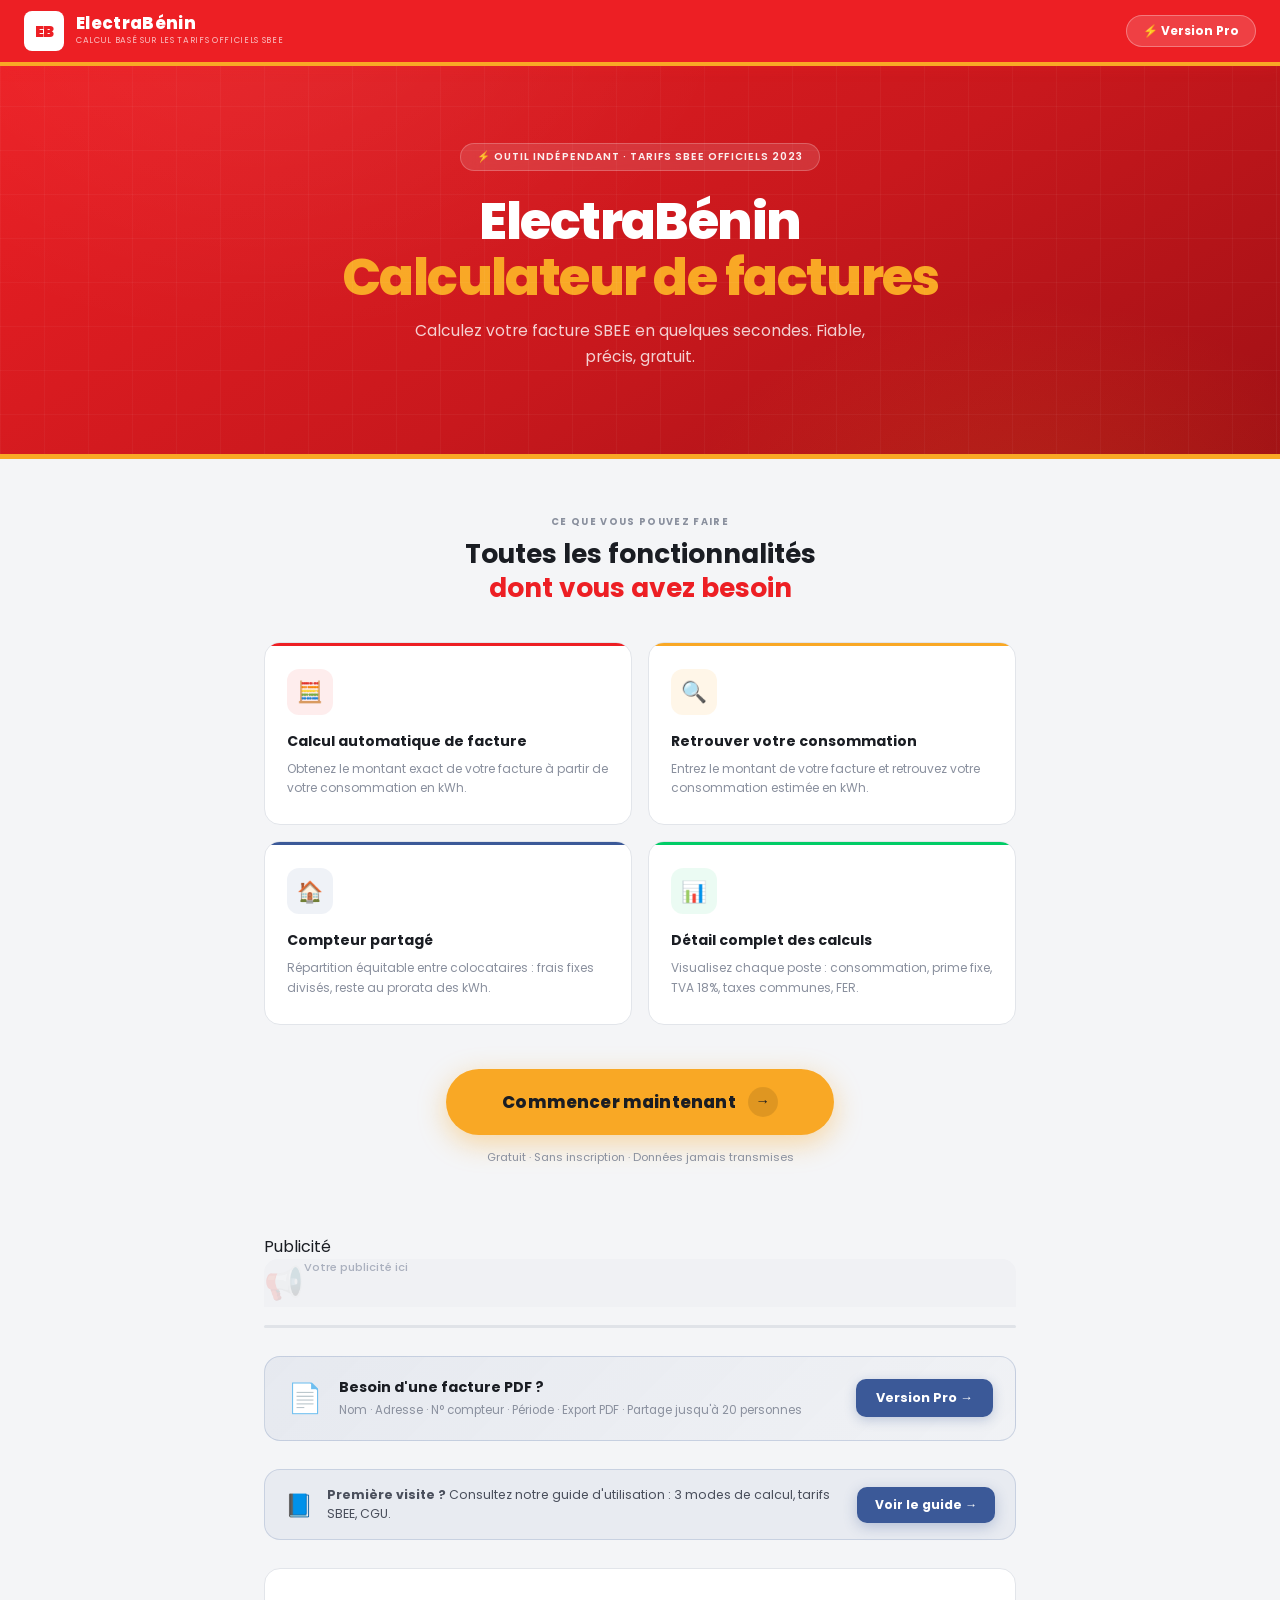
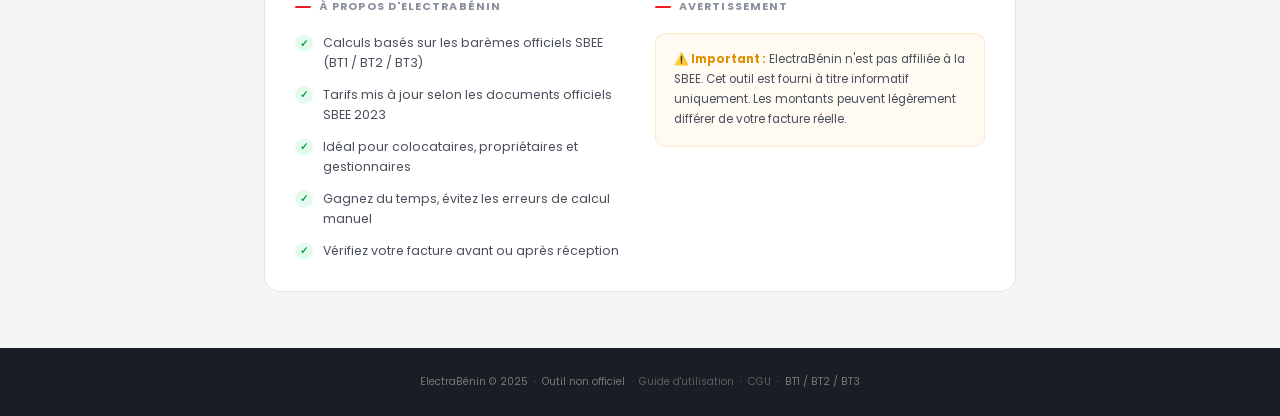
==== commit 81330f88: "ajout de config.js" ====
--- a/index.html
+++ b/index.html
@@ -82,6 +82,7 @@
       <button class="sw-arrow sw-arrow-left"  onclick="swPrev()">&#8249;</button>
       <button class="sw-arrow sw-arrow-right" onclick="swNext()">&#8250;</button>
     </div>
+    <div id="sw-footer-zone"></div>
     <div class="sw-dots" id="sw-dots"></div>
     <div class="sw-progress"><div class="sw-bar" id="sw-bar"></div></div>
   </div>
@@ -498,7 +499,7 @@
             </svg>
           </div>
           <div class="collab-card-label">LinkedIn</div>
-          <a href="https://www.linkedin.com/in/tanguy-kakpo-b6b2b7240" class="collab-card-value" target="_blank" rel="noopener" style="color:#0a66c2;">Tanguy Kakpo</a>
+          <a href="https://www.linkedin.com/in/tanguy-kakpo-b6b2b7240" class="collab-card-value" target="_blank" rel="noopener" style="color:#0a66c2;">Tanguy KAKPO</a>
           <div class="collab-card-hint">Connexion professionnelle</div>
         </div>
 
@@ -512,28 +513,47 @@
             </svg>
           </div>
           <div class="collab-card-label">Nous écrire</div>
-          <form id="contact-form" name="contact" method="POST" data-netlify="true" data-netlify-honeypot="bot-field" novalidate>
-            <input type="hidden" name="form-name" value="contact"/>
-            <input type="hidden" name="bot-field" style="display:none"/>
+          <form id="contact-form" novalidate>
             <div class="cf-field">
-              <input type="text" name="nom" placeholder="Votre nom" required class="cf-input"/>
+              <input type="text" id="cf-nom" placeholder="Votre nom" required class="cf-input"/>
             </div>
             <div class="cf-field">
-              <input type="email" name="email" placeholder="Votre email" required class="cf-input"/>
+              <input type="email" id="cf-email" placeholder="Votre email" required class="cf-input"/>
             </div>
             <div class="cf-field">
-              <textarea name="message" placeholder="Votre message…" rows="3" required class="cf-input cf-textarea"></textarea>
+              <textarea id="cf-message" placeholder="Votre message…" rows="3" required class="cf-input cf-textarea"></textarea>
             </div>
-            <button type="submit" class="cf-btn">Envoyer ✉️</button>
+            <button type="submit" class="cf-btn" id="cf-btn">Envoyer ✉️</button>
             <div class="cf-success" id="cf-success" style="display:none;">✅ Message envoyé ! Réponse sous 24h.</div>
           </form>
-        </div>
-      </div>
-
-      <!-- <div class="collab-note">
+          <script>
+          document.getElementById('contact-form').addEventListener('submit',function(e){
+            e.preventDefault();
+            var nom=document.getElementById('cf-nom').value.trim();
+            var email=document.getElementById('cf-email').value.trim();
+            var message=document.getElementById('cf-message').value.trim();
+            if(!nom||!email||!message){return;}
+            var btn=document.getElementById('cf-btn');
+            btn.disabled=true; btn.textContent='Envoi…';
+            fetch(EB_API.contact,{method:'POST',headers:{'Content-Type':'application/json'},
+              body:JSON.stringify({nom:nom,email:email,message:message})})
+            .then(function(){
+              document.getElementById('contact-form').reset();
+              btn.style.display='none';
+              document.getElementById('cf-success').style.display='block';
+            }).catch(function(){
+              btn.disabled=false; btn.textContent='Envoyer ✉️';
+              alert('Erreur réseau — réessayez.');
+            });
+          });
+          </script>
+        </div>
+      </div>
+
+      <div class="collab-note">
         <span class="collab-note-icon">💡</span>
-        <span>Les espaces publicitaires se gèrent depuis le <strong>dashboard admin</strong> (dashboard.html). Upload d'image, lien, durée d'affichage — tout est configurable.</span>
-      </div> -->
+        <span>Les espaces publicitaires se gèrent depuis le <strong>dashboard admin</strong> Upload d'image, lien, durée d'affichage — tout est configurable.</span>
+      </div>
     </section>
 
     <footer class="home-footer" style="margin-top:0;">
@@ -545,7 +565,8 @@
 </div><!-- /page-guide -->
 
 
-<script data-cfasync="false" src="/cdn-cgi/scripts/5c5dd728/cloudflare-static/email-decode.min.js"></script><script src="app.js">
+<script data-cfasync="false" src="/cdn-cgi/scripts/5c5dd728/cloudflare-static/email-decode.min.js"></script><script src="config.js"></script>
+<script src="app.js">
 /* ── Netlify Form — soumission AJAX (pas de rechargement) ── */
 (function(){
   var form = document.getElementById('contact-form');
@@ -664,6 +685,9 @@
   var o=document.getElementById('cs-overlay'),m=document.getElementById('cs-modal');
   o.classList.remove('cs-show'); o.classList.add('cs-hide');
   m.classList.remove('cs-show'); m.classList.add('cs-hide');
-  setTimeout(function(){ o.style.display='none'; m.style.display='none'; document.body.style.overflow='auto'; }, 400);
+  m.addEventListener('animationend',function handler(){
+    o.style.display='none'; m.style.display='none'; document.body.style.overflow='';
+    m.removeEventListener('animationend',handler);
+  });
 }
 </script>
--- a/style.css
+++ b/style.css
@@ -456,182 +456,162 @@
 .pro-promo-btn:hover{transform:translateY(-2px);box-shadow:0 5px 18px rgba(59,89,152,.4)}
 @media(max-width:540px){.pro-promo-inner{flex-direction:column;text-align:center}.pro-promo-btn{width:100%;justify-content:center}}
 /* ══════════════════════════════════════════════════════════════
-   AD CARDS — Style carte propre (accueil + calculateur)
-   Robuste face à toute structure générée par app.js
+   CAROUSEL PUBLICITÉS — Accueil + Calculateur
+   Responsive · Description complète · Compatible tous écrans
 ══════════════════════════════════════════════════════════════ */
 
-/* ── Conteneurs ───────────────────────────────────────────── */
-.sw-wrap{max-width:800px;margin:32px auto 0;padding:0 24px;width:100%}
-.eb-ad-wrap{max-width:780px;margin:0 auto 28px;padding:0 20px;width:100%}
-.sw-section-label,.eb-ad-label{
-  font-size:.55rem;font-weight:700;text-transform:uppercase;
-  letter-spacing:.14em;color:var(--text4);margin-bottom:10px;text-align:center;
-}
-.sw-outer{position:relative;overflow:hidden}
-.eb-ad-stage{position:relative}
-.sw-track{display:flex;overflow:hidden}
-
-/* ── CARTE : structure de base ────────────────────────────── */
-.sw-card,
-.eb-ad-card{
+/* ── Conteneurs ── */
+.sw-wrap{max-width:780px;margin:24px auto 0;padding:0 14px;width:100%}
+
+/* ── Outer + Track ── */
+.sw-outer{
+  position:relative;
+  overflow:hidden;     /* nécessaire pour l'animation slide */
+  border-radius:14px 14px 0 0;  /* arrondi seulement en haut */
+  background:#f0f1f4;
+}
+.sw-track{
+  display:flex;
+  overflow:visible;
+}
+
+/* ── CARTE ── */
+.sw-card{
+  min-width:100%;
+  flex-shrink:0;
+  display:block;
+  border-radius:0;
+}
+
+/* ── IMAGE ── */
+.sw-card > a{
+  display:block;width:100%;
+  height:clamp(145px,35vw,240px);
+  overflow:hidden;
+  position:relative;background:#e8eaed;text-decoration:none;
+}
+.sw-card > a img,
+.sw-img{
+  width:100%;height:100%;
+  object-fit:cover;object-position:center top;display:block;
+}
+
+/* ── Shimmer ── */
+.sw-shimmer{
+  position:absolute;inset:0;z-index:2;pointer-events:none;
+  background:linear-gradient(90deg,transparent,rgba(255,255,255,.4),transparent);
+  background-size:200% 100%;
+}
+.sw-shimmer.on{animation:sw-shimmer 1.4s infinite}
+@keyframes sw-shimmer{0%{background-position:200% 0}100%{background-position:-200% 0}}
+
+/* ── FOOTER ── */
+.sw-card-footer{
+  display:flex;align-items:flex-start;gap:10px;
+  padding:12px 14px 14px;
   background:#fff;
   border:1px solid #e2e5ea;
-  border-radius:16px;
-  box-shadow:0 2px 12px rgba(0,0,0,.06),0 1px 3px rgba(0,0,0,.03);
-  overflow:hidden;                  /* ← clé : rien ne déborde */
-  display:flex;
-  flex-direction:column;
-}
-.sw-card{min-width:100%}
-.eb-ad-card{display:none}
-.eb-ad-card.active{display:flex}
-
-/* ── ZONE IMAGE — hauteur fixe, jamais débordante ─────────── */
-/*  Cible : <a> ou <div> directement dans .sw-card qui contient une img  */
-.sw-card > a,
-.sw-card > .sw-card-img-wrap,
-.eb-ad-card > a,
-.eb-ad-card > .sw-card-img-wrap,
-.eb-ad-link{
-  display:block;
-  width:100%;
-  height:220px;
-  overflow:hidden;           /* ← l'image ne peut pas dépasser */
-  flex-shrink:0;
-  position:relative;
-  background:var(--bg);
-  text-decoration:none;
-}
-@media(max-width:540px){
-  .sw-card > a,
-  .sw-card > .sw-card-img-wrap,
-  .eb-ad-card > a,
-  .eb-ad-card > .sw-card-img-wrap,
-  .eb-ad-link{height:170px}
-}
-
-/* Toute image dans la carte : cadrée, jamais déformée */
-.sw-card img,
-.eb-ad-card img,
-.eb-ad-img{
-  width:100%;
-  height:100%;
-  object-fit:cover;
-  object-position:center top;  /* priorité au haut de l'image */
-  display:block;
-  max-width:100%;
-  max-height:100%;             /* ← garantie supplémentaire */
-}
-
-/* Shimmer de chargement */
-.eb-ad-shimmer{
-  position:absolute;inset:0;z-index:2;pointer-events:none;
-  background:linear-gradient(90deg,transparent,rgba(255,255,255,.2),transparent);
-  background-size:200% 100%;animation:eb-shimmer 1.6s infinite;
-}
-@keyframes eb-shimmer{0%{background-position:200% 0}100%{background-position:-200% 0}}
-
-/* Placeholder quand aucune image */
-.sw-ph-inner,
-.eb-ad-placeholder{
+  border-top:none;
+  border-radius:0 0 14px 14px;
+  box-shadow:0 2px 10px rgba(0,0,0,.07);
+  min-width:0;
+}
+.sw-footer-hidden{
+  display:none;
+}
+.sw-card-avatar{
+  width:32px;height:32px;min-width:32px;border-radius:50%;
+  background:rgba(237,31,36,.07);border:1px solid rgba(237,31,36,.14);
+  display:flex;align-items:center;justify-content:center;
+  font-size:.85rem;flex-shrink:0;margin-top:2px;
+}
+.sw-card-meta{flex:1;width:0;min-width:0}
+.sw-card-name{
+  font-size:.83rem;font-weight:700;color:#1a1d23;
+  white-space:nowrap;overflow:hidden;text-overflow:ellipsis;line-height:1.3;
+}
+.sw-card-sub{
+  font-size:.69rem;color:#5a6272;margin-top:3px;
+  white-space:nowrap;overflow:hidden;text-overflow:ellipsis;
+}
+/* Description — texte complet, jamais coupé */
+.sw-card-desc{
+  font-size:.69rem;color:#6a7282;
+  margin-top:5px;
+  line-height:1.6;
+  white-space:normal !important;
+  word-break:break-word;
+  overflow:visible !important;
+  display:block !important;
+  -webkit-line-clamp:unset !important;
+  max-height:none !important;
+}
+
+/* ── FLÈCHES ── */
+.sw-arrow{
+  position:absolute;top:50%;transform:translateY(-50%);z-index:10;
+  width:30px;height:30px;background:rgba(255,255,255,.95);
+  border:1px solid #d8dbe2;border-radius:50%;
+  font-size:1.1rem;cursor:pointer;line-height:1;
+  display:flex;align-items:center;justify-content:center;
+  box-shadow:0 2px 8px rgba(0,0,0,.13);
+  transition:box-shadow .2s,opacity .2s;opacity:.82;
+}
+.sw-arrow:hover{opacity:1;box-shadow:0 4px 14px rgba(0,0,0,.2)}
+.sw-arrow-left{left:7px}
+.sw-arrow-right{right:7px}
+
+/* ── DOTS ── */
+.sw-dots{display:flex;justify-content:center;gap:6px;margin-top:10px}
+.sw-dot{
+  width:7px;height:7px;border-radius:50%;
+  background:#cdd0d8;border:none;cursor:pointer;padding:0;
+  transition:background .2s,width .2s;
+}
+.sw-dot.active{background:var(--red);width:20px;border-radius:4px}
+
+/* ── BARRE ── */
+.sw-progress{height:3px;background:#e0e3e8;border-radius:2px;overflow:hidden;margin-top:8px}
+.sw-bar{height:100%;background:var(--red);width:0%;border-radius:2px}
+
+/* ── Ken Burns ── */
+@keyframes sw-ken{from{transform:scale(1)}to{transform:scale(1.06)}}
+.sw-card.sw-active .sw-img{animation:sw-ken 10s ease-out forwards}
+
+/* ── Placeholder ── */
+.sw-ph-inner{
   position:absolute;inset:0;
-  display:flex;flex-direction:column;align-items:center;justify-content:center;gap:10px;
-  background:var(--bg);
-}
-.eb-ad-img[src=""] ~ .eb-ad-placeholder,
-.eb-ad-img:not([src]) ~ .eb-ad-placeholder{display:flex}
-.eb-ad-img[src=""]{display:none}
-.sw-ph-icon,.eb-ad-ph-icon{font-size:2rem;opacity:.18}
-.sw-ph-text,.eb-ad-ph-text{font-size:.74rem;color:var(--text4);font-weight:500}
-
-/* ── HEADER de la carte (badge "Publicité") ───────────────── */
-.sw-card-header{
-  padding:11px 16px 8px;
-  display:flex;align-items:center;justify-content:space-between;
-  border-bottom:1px solid #f0f1f3;
-  flex-shrink:0;
-}
-.sw-ad-badge{
-  font-size:.6rem;font-weight:700;text-transform:uppercase;
-  letter-spacing:.1em;color:var(--text3);
-}
-
-/* ── FOOTER de la carte : nom + sous-titre ────────────────── */
-/* Cible les éléments texte que app.js génère sous l'image */
-.sw-card-footer,
-.sw-card > :not(a):not(.sw-card-header):not(.sw-card-img-wrap):not(img){
-  padding:11px 16px 13px;
-  display:flex;align-items:center;gap:11px;
-  border-top:1px solid #f0f1f3;
-  background:#fff;
-  flex-shrink:0;
-}
-/* Style pour les éléments texte bruts générés par app.js */
-.sw-card > a[href]:not(:first-of-type),
-.sw-card > span,
-.sw-card > p,
-.sw-card > div:not(.sw-card-header):not(.sw-card-img-wrap):not(.sw-card-footer){
-  padding:10px 16px 12px;
-  font-size:.8rem;font-weight:600;color:var(--text);
-  border-top:1px solid #f0f1f3;
-  background:#fff;
-  display:block;
-  text-decoration:none;
-  line-height:1.4;
-}
-/* Icône avatar */
-.sw-card-avatar{
-  width:36px;height:36px;min-width:36px;border-radius:50%;
-  background:rgba(237,31,36,.08);border:1px solid rgba(237,31,36,.15);
-  display:flex;align-items:center;justify-content:center;font-size:.95rem;
-}
-.sw-card-meta{flex:1;min-width:0}
-.sw-card-name{
-  font-size:.83rem;font-weight:700;color:var(--text);
-  white-space:nowrap;overflow:hidden;text-overflow:ellipsis;line-height:1.3;
-}
-.sw-card-sub{
-  font-size:.67rem;color:var(--text3);margin-top:1px;
-  white-space:nowrap;overflow:hidden;text-overflow:ellipsis;
-}
-
-/* ── FLÈCHES NAV ──────────────────────────────────────────── */
-.sw-arrow{
-  position:absolute;
-  top:calc(39px + 220px / 2);  /* centré sur l'image (header≈39px) */
-  transform:translateY(-50%);
-  z-index:10;
-  width:36px;height:36px;
-  background:rgba(255,255,255,.97);
-  border:1px solid #dde0e5;
-  border-radius:50%;
-  font-size:1.3rem;cursor:pointer;
-  display:flex;align-items:center;justify-content:center;
-  box-shadow:0 2px 10px rgba(0,0,0,.1);
-  transition:box-shadow .2s;line-height:1;
-}
-.sw-arrow:hover{box-shadow:0 4px 16px rgba(0,0,0,.16)}
-.sw-arrow-left{left:10px}
-.sw-arrow-right{right:10px}
-@media(max-width:540px){
-  .sw-arrow{top:calc(39px + 170px / 2);width:30px;height:30px;font-size:1.1rem}
-}
-
-/* ── DOTS + PROGRESSION ───────────────────────────────────── */
-.sw-dots{display:flex;justify-content:center;gap:6px;margin-top:12px}
-.sw-dot{width:7px;height:7px;border-radius:50%;background:var(--border2);border:none;cursor:pointer;transition:background .2s,width .2s}
-.sw-dot.active{background:var(--red);width:22px;border-radius:4px}
-.sw-progress,.eb-ad-progress{height:2px;background:var(--border);border-radius:2px;overflow:hidden;margin-top:8px}
-.sw-bar,.eb-ad-bar{height:100%;background:var(--red);width:0%;border-radius:2px;transition:width .1s linear}
-
-/* ── Ken Burns : zoom lent sur l'image active ── */
-@keyframes sw-ken{
-  from{transform:scale(1.0) translate(0,0);}
-  to  {transform:scale(1.1) translate(-1%,-0.5%);}
-}
-.sw-card.sw-active .sw-img{animation:sw-ken 10s ease-out forwards;}
-
-/* ── SECTIONS COMPLÉMENTAIRES ────────────────────────────── */
+  display:flex;flex-direction:column;align-items:center;justify-content:center;gap:8px;
+  background:#f4f5f7;
+}
+.sw-ph-icon{font-size:2rem;opacity:.15}
+.sw-ph-text{font-size:.7rem;color:#aab0be;font-weight:500}
+
+/* ══ RESPONSIVE ══ */
+@media(max-width:640px){
+  .sw-wrap{padding:0 10px}
+  .sw-card > a{height:clamp(130px,40vw,210px)}
+  .sw-card-footer{padding:10px 11px 12px;gap:8px}
+  .sw-card-name{font-size:.79rem}
+  .sw-card-sub,.sw-card-desc{font-size:.65rem}
+  .sw-card-avatar{width:28px;height:28px;min-width:28px;font-size:.78rem}
+}
+@media(max-width:420px){
+  .sw-wrap{padding:0 8px;margin-top:16px}
+  .sw-card > a{height:clamp(115px,44vw,180px)}
+  .sw-card-footer{padding:9px 10px 11px;gap:7px}
+  .sw-card-name{font-size:.75rem}
+  .sw-card-sub,.sw-card-desc{font-size:.62rem}
+  .sw-card-avatar{width:26px;height:26px;min-width:26px;font-size:.74rem}
+  .sw-arrow{width:26px;height:26px;font-size:1rem}
+  .sw-arrow-left{left:5px}.sw-arrow-right{right:5px}
+  .sw-dot{width:5px;height:5px}.sw-dot.active{width:14px}
+}
+@media(max-width:360px){
+  .sw-card > a{height:105px}
+  .sw-card-desc{display:none}
+}
+
 .footer-link{color:inherit;opacity:.7;text-decoration:none;transition:opacity .2s}
 .footer-link:hover{opacity:1}
 .topbar-back-btn{background:rgba(255,255,255,.15);border:1px solid rgba(255,255,255,.3);color:#fff;padding:6px 16px;border-radius:50px;font-family:var(--font);font-size:.75rem;font-weight:600;cursor:pointer;transition:background .2s;white-space:nowrap}
@@ -709,4 +689,20 @@
 .cf-btn:hover{transform:translateY(-2px);box-shadow:0 6px 18px rgba(237,31,36,.4)}
 .cf-btn:disabled{opacity:.6;cursor:not-allowed;transform:none}
 .cf-success{margin-top:10px;font-size:.76rem;color:var(--green2);font-weight:600;text-align:center}
-.collab-note-icon{font-size:1rem;flex-shrink:0;margin-top:1px}+.collab-note-icon{font-size:1rem;flex-shrink:0;margin-top:1px}
+/* ── Dashboard : cartes messages ─────────────────────────── */
+.msg-card{background:var(--bg);border:1px solid var(--border);border-radius:var(--r2);padding:16px 18px;margin-bottom:10px;transition:box-shadow .2s}
+.msg-card.unread{border-color:rgba(237,31,36,.35);background:rgba(237,31,36,.03)}
+.msg-card:hover{box-shadow:var(--shadow2)}
+.msg-header{display:flex;align-items:center;gap:10px;flex-wrap:wrap;margin-bottom:5px}
+.msg-name{font-size:.88rem;font-weight:700;color:var(--text)}
+.msg-date{font-size:.68rem;color:var(--text3);margin-left:auto}
+.msg-new-badge{font-size:.6rem;font-weight:700;text-transform:uppercase;letter-spacing:.08em;background:var(--red);color:#fff;border-radius:50px;padding:2px 8px}
+.msg-email{display:block;font-size:.75rem;color:var(--blue);text-decoration:none;margin-bottom:8px}
+.msg-email:hover{text-decoration:underline}
+.msg-body{font-size:.8rem;color:var(--text2);line-height:1.65;white-space:pre-wrap;margin-bottom:12px;background:var(--bg3);border-radius:var(--r);padding:10px 12px}
+.msg-actions{display:flex;gap:8px}
+.btn-sm{padding:6px 14px;border-radius:var(--r);border:1px solid var(--border2);background:var(--bg3);color:var(--text2);font-family:var(--font);font-size:.72rem;font-weight:600;cursor:pointer;transition:background .15s}
+.btn-sm:hover{background:var(--bg4)}
+.btn-sm.danger{border-color:rgba(237,31,36,.3);color:var(--red)}
+.btn-sm.danger:hover{background:rgba(237,31,36,.08)}
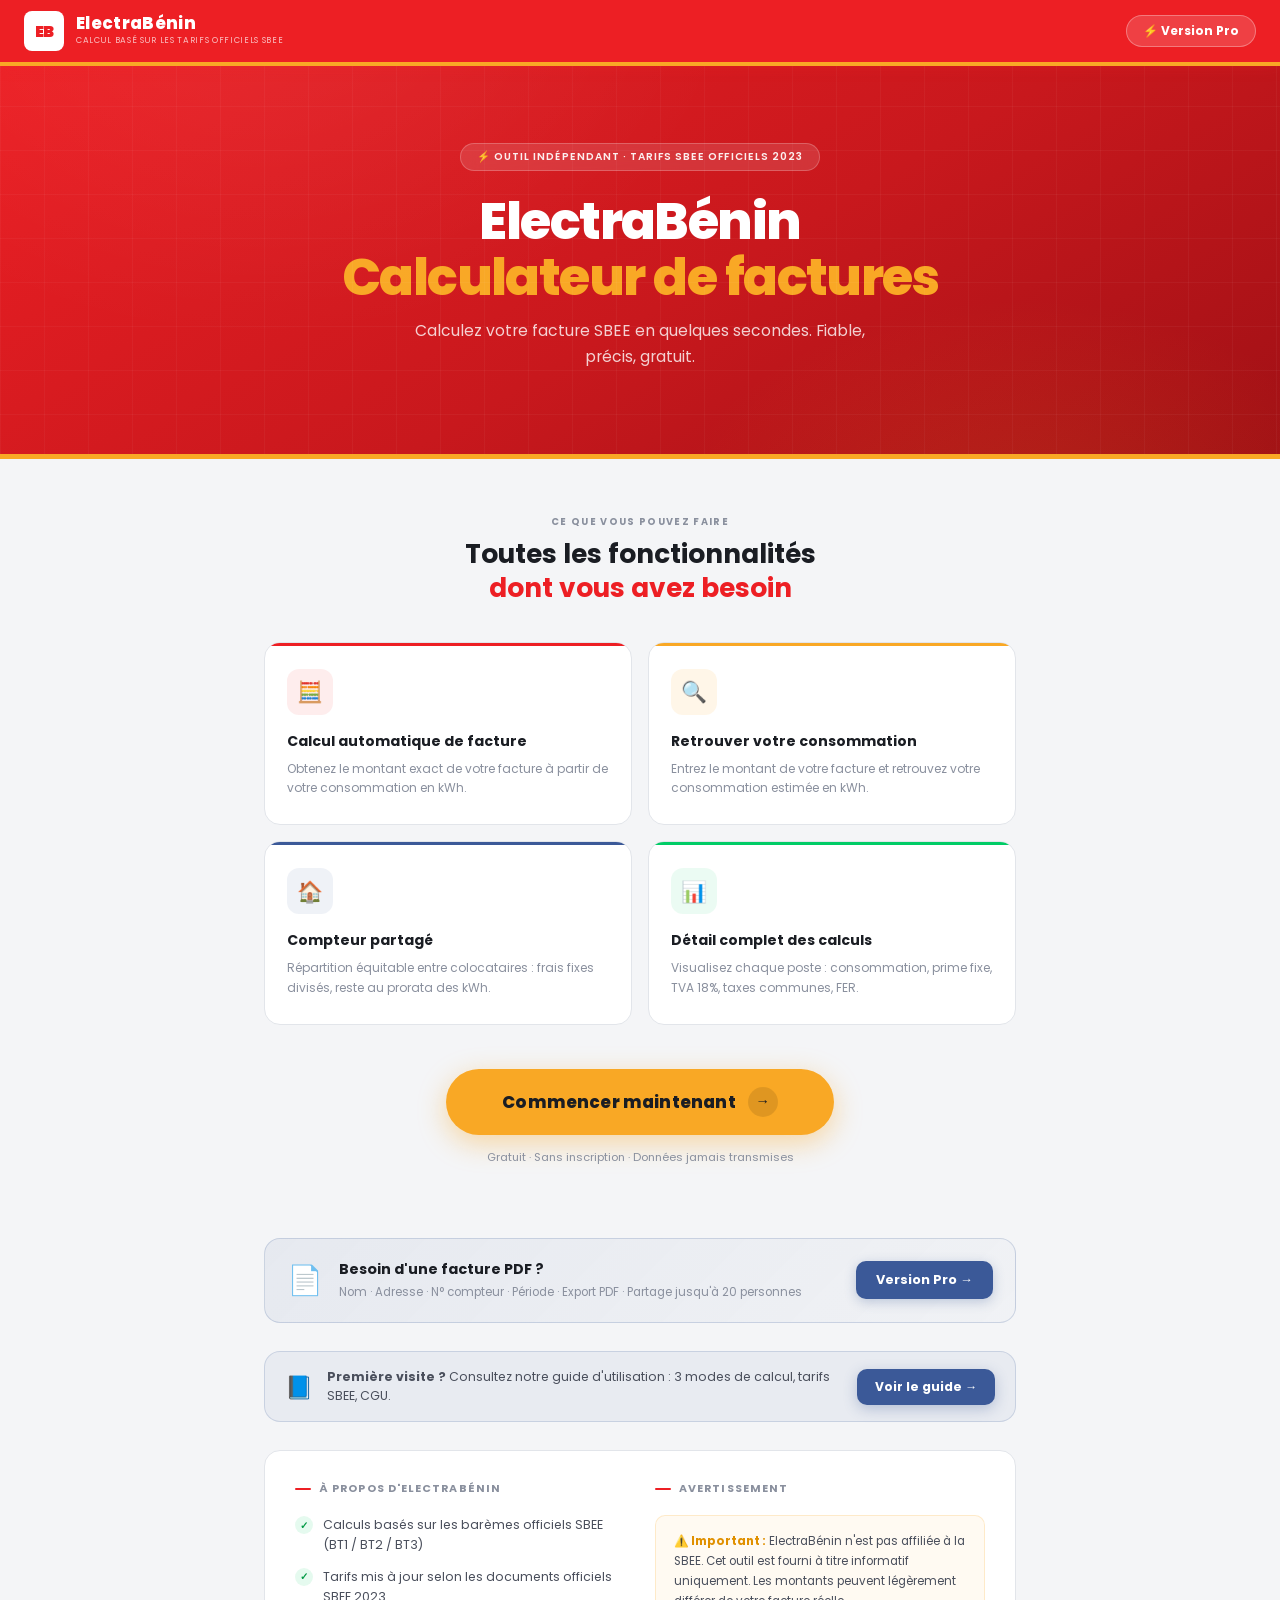
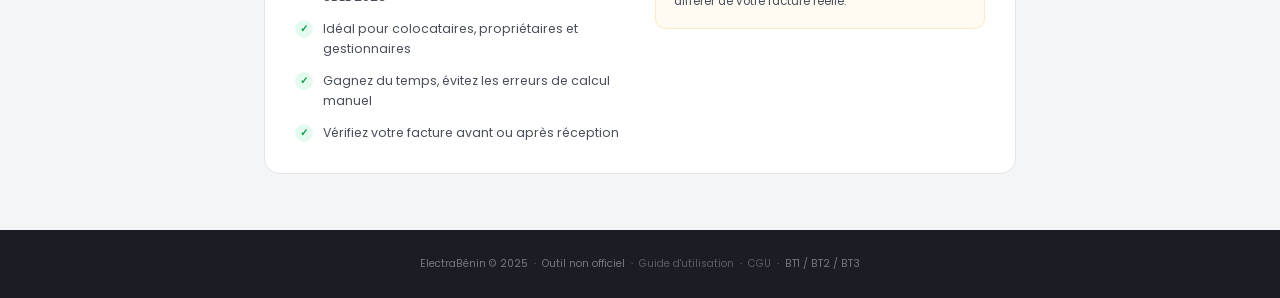
==== commit ec82691e: "mise à jour" ====
--- a/index.html
+++ b/index.html
@@ -69,23 +69,7 @@
     <p class="cta-note">Gratuit · Sans inscription · Données jamais transmises</p>
   </div>
 
-  <!-- Swipe Ads -->
-  <div class="sw-wrap" id="sw-wrap">
-    <div class="sw-label">Publicité</div>
-    <div class="sw-outer" id="sw-outer">
-      <div class="sw-track" id="sw-track">
-        <div class="sw-card sw-active sw-placeholder" id="sw-placeholder">
-          <span class="sw-ph-icon">📢</span>
-          <span class="sw-ph-text">Votre publicité ici</span>
-        </div>
-      </div>
-      <button class="sw-arrow sw-arrow-left"  onclick="swPrev()">&#8249;</button>
-      <button class="sw-arrow sw-arrow-right" onclick="swNext()">&#8250;</button>
-    </div>
-    <div id="sw-footer-zone"></div>
-    <div class="sw-dots" id="sw-dots"></div>
-    <div class="sw-progress"><div class="sw-bar" id="sw-bar"></div></div>
-  </div>
+
 
   <!-- Bandeau Pro -->
   <div class="pro-promo-banner" style="margin-top:28px;">
@@ -323,26 +307,7 @@
   </div>
 
   <!-- Carousel Ads calculateur -->
-  <div class="eb-ad-wrap" id="eb-ad-wrap-calc">
-    <div class="eb-ad-label">Publicité</div>
-    <div class="eb-ad-stage">
-      <div class="eb-ad-card active" id="eb-ad-calc-0">
-        <a class="eb-ad-link" href="#" target="_blank">
-          <div class="eb-ad-shimmer"></div>
-          <img class="eb-ad-img" src="" alt=""/>
-          <div class="eb-ad-placeholder"><span class="eb-ad-ph-icon">📢</span><span class="eb-ad-ph-text">Votre publicité ici</span></div>
-        </a>
-      </div>
-      <div class="eb-ad-card" id="eb-ad-calc-1">
-        <a class="eb-ad-link" href="#" target="_blank">
-          <div class="eb-ad-shimmer"></div>
-          <img class="eb-ad-img" src="" alt=""/>
-          <div class="eb-ad-placeholder"><span class="eb-ad-ph-icon">📢</span><span class="eb-ad-ph-text">Votre publicité ici</span></div>
-        </a>
-      </div>
-    </div>
-    <div class="eb-ad-progress"><div class="eb-ad-bar" id="eb-ad-bar-calc"></div></div>
-  </div>
+
 
   <footer class="calc-footer">
     ElectraBénin © 2025 &nbsp;·&nbsp; Outil non officiel &nbsp;·&nbsp;
@@ -499,7 +464,7 @@
             </svg>
           </div>
           <div class="collab-card-label">LinkedIn</div>
-          <a href="https://www.linkedin.com/in/tanguy-kakpo-b6b2b7240" class="collab-card-value" target="_blank" rel="noopener" style="color:#0a66c2;">Tanguy KAKPO</a>
+           <a href="https://www.linkedin.com/in/tanguy-kakpo-b6b2b7240" class="collab-card-value" target="_blank" rel="noopener" style="color:#0a66c2;">Tanguy KAKPO</a>
           <div class="collab-card-hint">Connexion professionnelle</div>
         </div>
 
@@ -552,7 +517,7 @@
 
       <div class="collab-note">
         <span class="collab-note-icon">💡</span>
-        <span>Les espaces publicitaires se gèrent depuis le <strong>dashboard admin</strong> Upload d'image, lien, durée d'affichage — tout est configurable.</span>
+        <span>Les espaces publicitaires se gèrent depuis le <strong>dashboard admin</strong> (dashboard.html). Upload d'image, lien, durée d'affichage — tout est configurable.</span>
       </div>
     </section>
 
@@ -566,30 +531,17 @@
 
 
 <script data-cfasync="false" src="/cdn-cgi/scripts/5c5dd728/cloudflare-static/email-decode.min.js"></script><script src="config.js"></script>
-<script src="app.js">
-/* ── Netlify Form — soumission AJAX (pas de rechargement) ── */
-(function(){
-  var form = document.getElementById('contact-form');
-  if(!form) return;
-  form.addEventListener('submit', function(e){
-    e.preventDefault();
-    var btn = form.querySelector('.cf-btn');
-    var ok  = document.getElementById('cf-success');
-    var data = new FormData(form);
-    btn.disabled = true; btn.textContent = 'Envoi…';
-    fetch('/', { method:'POST', headers:{'Content-Type':'application/x-www-form-urlencoded'},
-      body: new URLSearchParams(data).toString()
-    }).then(function(){
-      form.reset();
-      btn.style.display = 'none';
-      if(ok) ok.style.display = 'block';
-    }).catch(function(){
-      btn.disabled = false; btn.textContent = 'Envoyer ✉️';
-      alert('Erreur réseau — réessayez.');
-    });
-  });
-})();
-
+<script src="app.js"></script>
+<script>
+/* Bannière uniquement sur #accueil, pas sur #guide */
+window.addEventListener('DOMContentLoaded', function(){
+  setTimeout(function(){
+    var hash = window.location.hash;
+    /* Ne déclencher que si on est sur l'accueil (hash vide ou #accueil) */
+    if(hash && hash !== '#accueil') return;
+    if(window.triggerInterstitielDelay) window.triggerInterstitielDelay(0);
+  }, 10000);
+});
 </script>
 
 
--- a/style.css
+++ b/style.css
@@ -455,163 +455,6 @@
 .pro-promo-btn{background:var(--blue);color:#fff;border-radius:var(--r);padding:10px 20px;font-family:var(--font);font-size:.8rem;font-weight:700;text-decoration:none;white-space:nowrap;flex-shrink:0;box-shadow:0 3px 12px rgba(59,89,152,.28);transition:transform .15s,box-shadow .15s;display:inline-flex;align-items:center}
 .pro-promo-btn:hover{transform:translateY(-2px);box-shadow:0 5px 18px rgba(59,89,152,.4)}
 @media(max-width:540px){.pro-promo-inner{flex-direction:column;text-align:center}.pro-promo-btn{width:100%;justify-content:center}}
-/* ══════════════════════════════════════════════════════════════
-   CAROUSEL PUBLICITÉS — Accueil + Calculateur
-   Responsive · Description complète · Compatible tous écrans
-══════════════════════════════════════════════════════════════ */
-
-/* ── Conteneurs ── */
-.sw-wrap{max-width:780px;margin:24px auto 0;padding:0 14px;width:100%}
-
-/* ── Outer + Track ── */
-.sw-outer{
-  position:relative;
-  overflow:hidden;     /* nécessaire pour l'animation slide */
-  border-radius:14px 14px 0 0;  /* arrondi seulement en haut */
-  background:#f0f1f4;
-}
-.sw-track{
-  display:flex;
-  overflow:visible;
-}
-
-/* ── CARTE ── */
-.sw-card{
-  min-width:100%;
-  flex-shrink:0;
-  display:block;
-  border-radius:0;
-}
-
-/* ── IMAGE ── */
-.sw-card > a{
-  display:block;width:100%;
-  height:clamp(145px,35vw,240px);
-  overflow:hidden;
-  position:relative;background:#e8eaed;text-decoration:none;
-}
-.sw-card > a img,
-.sw-img{
-  width:100%;height:100%;
-  object-fit:cover;object-position:center top;display:block;
-}
-
-/* ── Shimmer ── */
-.sw-shimmer{
-  position:absolute;inset:0;z-index:2;pointer-events:none;
-  background:linear-gradient(90deg,transparent,rgba(255,255,255,.4),transparent);
-  background-size:200% 100%;
-}
-.sw-shimmer.on{animation:sw-shimmer 1.4s infinite}
-@keyframes sw-shimmer{0%{background-position:200% 0}100%{background-position:-200% 0}}
-
-/* ── FOOTER ── */
-.sw-card-footer{
-  display:flex;align-items:flex-start;gap:10px;
-  padding:12px 14px 14px;
-  background:#fff;
-  border:1px solid #e2e5ea;
-  border-top:none;
-  border-radius:0 0 14px 14px;
-  box-shadow:0 2px 10px rgba(0,0,0,.07);
-  min-width:0;
-}
-.sw-footer-hidden{
-  display:none;
-}
-.sw-card-avatar{
-  width:32px;height:32px;min-width:32px;border-radius:50%;
-  background:rgba(237,31,36,.07);border:1px solid rgba(237,31,36,.14);
-  display:flex;align-items:center;justify-content:center;
-  font-size:.85rem;flex-shrink:0;margin-top:2px;
-}
-.sw-card-meta{flex:1;width:0;min-width:0}
-.sw-card-name{
-  font-size:.83rem;font-weight:700;color:#1a1d23;
-  white-space:nowrap;overflow:hidden;text-overflow:ellipsis;line-height:1.3;
-}
-.sw-card-sub{
-  font-size:.69rem;color:#5a6272;margin-top:3px;
-  white-space:nowrap;overflow:hidden;text-overflow:ellipsis;
-}
-/* Description — texte complet, jamais coupé */
-.sw-card-desc{
-  font-size:.69rem;color:#6a7282;
-  margin-top:5px;
-  line-height:1.6;
-  white-space:normal !important;
-  word-break:break-word;
-  overflow:visible !important;
-  display:block !important;
-  -webkit-line-clamp:unset !important;
-  max-height:none !important;
-}
-
-/* ── FLÈCHES ── */
-.sw-arrow{
-  position:absolute;top:50%;transform:translateY(-50%);z-index:10;
-  width:30px;height:30px;background:rgba(255,255,255,.95);
-  border:1px solid #d8dbe2;border-radius:50%;
-  font-size:1.1rem;cursor:pointer;line-height:1;
-  display:flex;align-items:center;justify-content:center;
-  box-shadow:0 2px 8px rgba(0,0,0,.13);
-  transition:box-shadow .2s,opacity .2s;opacity:.82;
-}
-.sw-arrow:hover{opacity:1;box-shadow:0 4px 14px rgba(0,0,0,.2)}
-.sw-arrow-left{left:7px}
-.sw-arrow-right{right:7px}
-
-/* ── DOTS ── */
-.sw-dots{display:flex;justify-content:center;gap:6px;margin-top:10px}
-.sw-dot{
-  width:7px;height:7px;border-radius:50%;
-  background:#cdd0d8;border:none;cursor:pointer;padding:0;
-  transition:background .2s,width .2s;
-}
-.sw-dot.active{background:var(--red);width:20px;border-radius:4px}
-
-/* ── BARRE ── */
-.sw-progress{height:3px;background:#e0e3e8;border-radius:2px;overflow:hidden;margin-top:8px}
-.sw-bar{height:100%;background:var(--red);width:0%;border-radius:2px}
-
-/* ── Ken Burns ── */
-@keyframes sw-ken{from{transform:scale(1)}to{transform:scale(1.06)}}
-.sw-card.sw-active .sw-img{animation:sw-ken 10s ease-out forwards}
-
-/* ── Placeholder ── */
-.sw-ph-inner{
-  position:absolute;inset:0;
-  display:flex;flex-direction:column;align-items:center;justify-content:center;gap:8px;
-  background:#f4f5f7;
-}
-.sw-ph-icon{font-size:2rem;opacity:.15}
-.sw-ph-text{font-size:.7rem;color:#aab0be;font-weight:500}
-
-/* ══ RESPONSIVE ══ */
-@media(max-width:640px){
-  .sw-wrap{padding:0 10px}
-  .sw-card > a{height:clamp(130px,40vw,210px)}
-  .sw-card-footer{padding:10px 11px 12px;gap:8px}
-  .sw-card-name{font-size:.79rem}
-  .sw-card-sub,.sw-card-desc{font-size:.65rem}
-  .sw-card-avatar{width:28px;height:28px;min-width:28px;font-size:.78rem}
-}
-@media(max-width:420px){
-  .sw-wrap{padding:0 8px;margin-top:16px}
-  .sw-card > a{height:clamp(115px,44vw,180px)}
-  .sw-card-footer{padding:9px 10px 11px;gap:7px}
-  .sw-card-name{font-size:.75rem}
-  .sw-card-sub,.sw-card-desc{font-size:.62rem}
-  .sw-card-avatar{width:26px;height:26px;min-width:26px;font-size:.74rem}
-  .sw-arrow{width:26px;height:26px;font-size:1rem}
-  .sw-arrow-left{left:5px}.sw-arrow-right{right:5px}
-  .sw-dot{width:5px;height:5px}.sw-dot.active{width:14px}
-}
-@media(max-width:360px){
-  .sw-card > a{height:105px}
-  .sw-card-desc{display:none}
-}
-
 .footer-link{color:inherit;opacity:.7;text-decoration:none;transition:opacity .2s}
 .footer-link:hover{opacity:1}
 .topbar-back-btn{background:rgba(255,255,255,.15);border:1px solid rgba(255,255,255,.3);color:#fff;padding:6px 16px;border-radius:50px;font-family:var(--font);font-size:.75rem;font-weight:600;cursor:pointer;transition:background .2s;white-space:nowrap}
